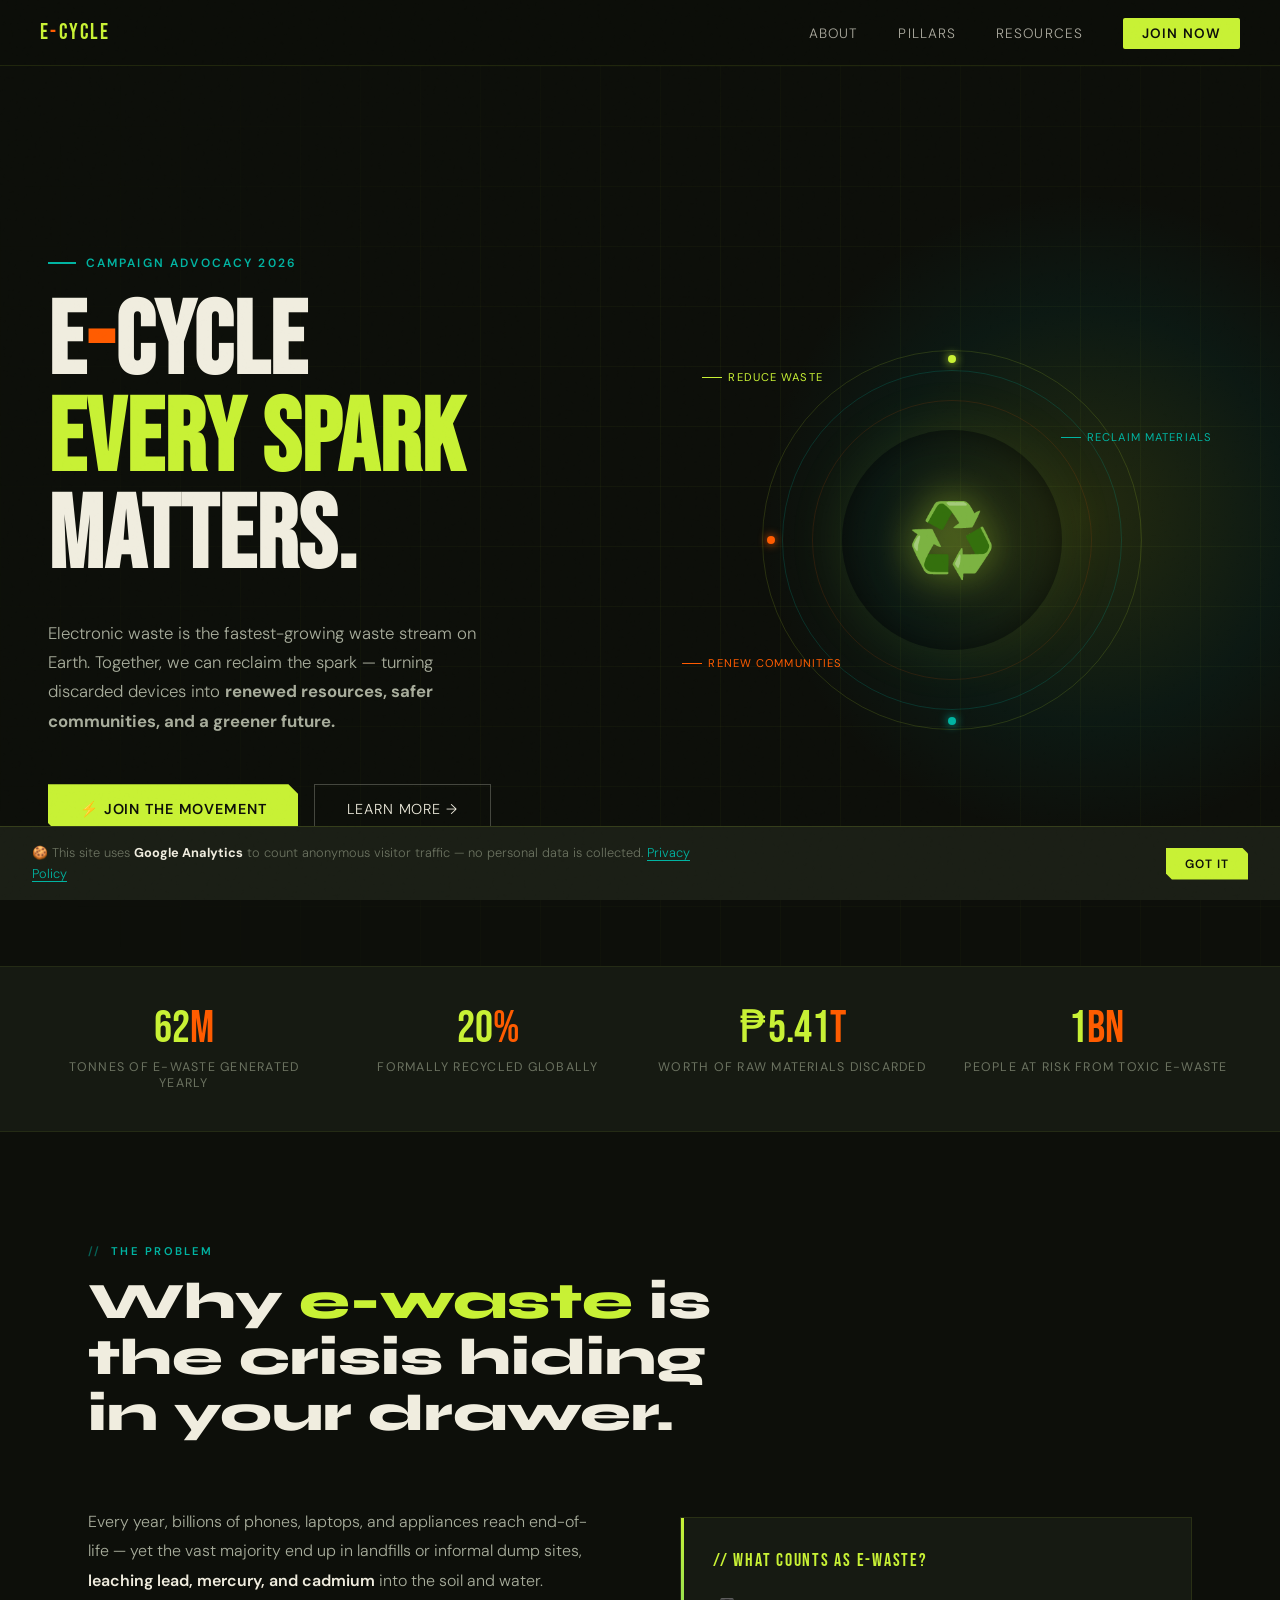
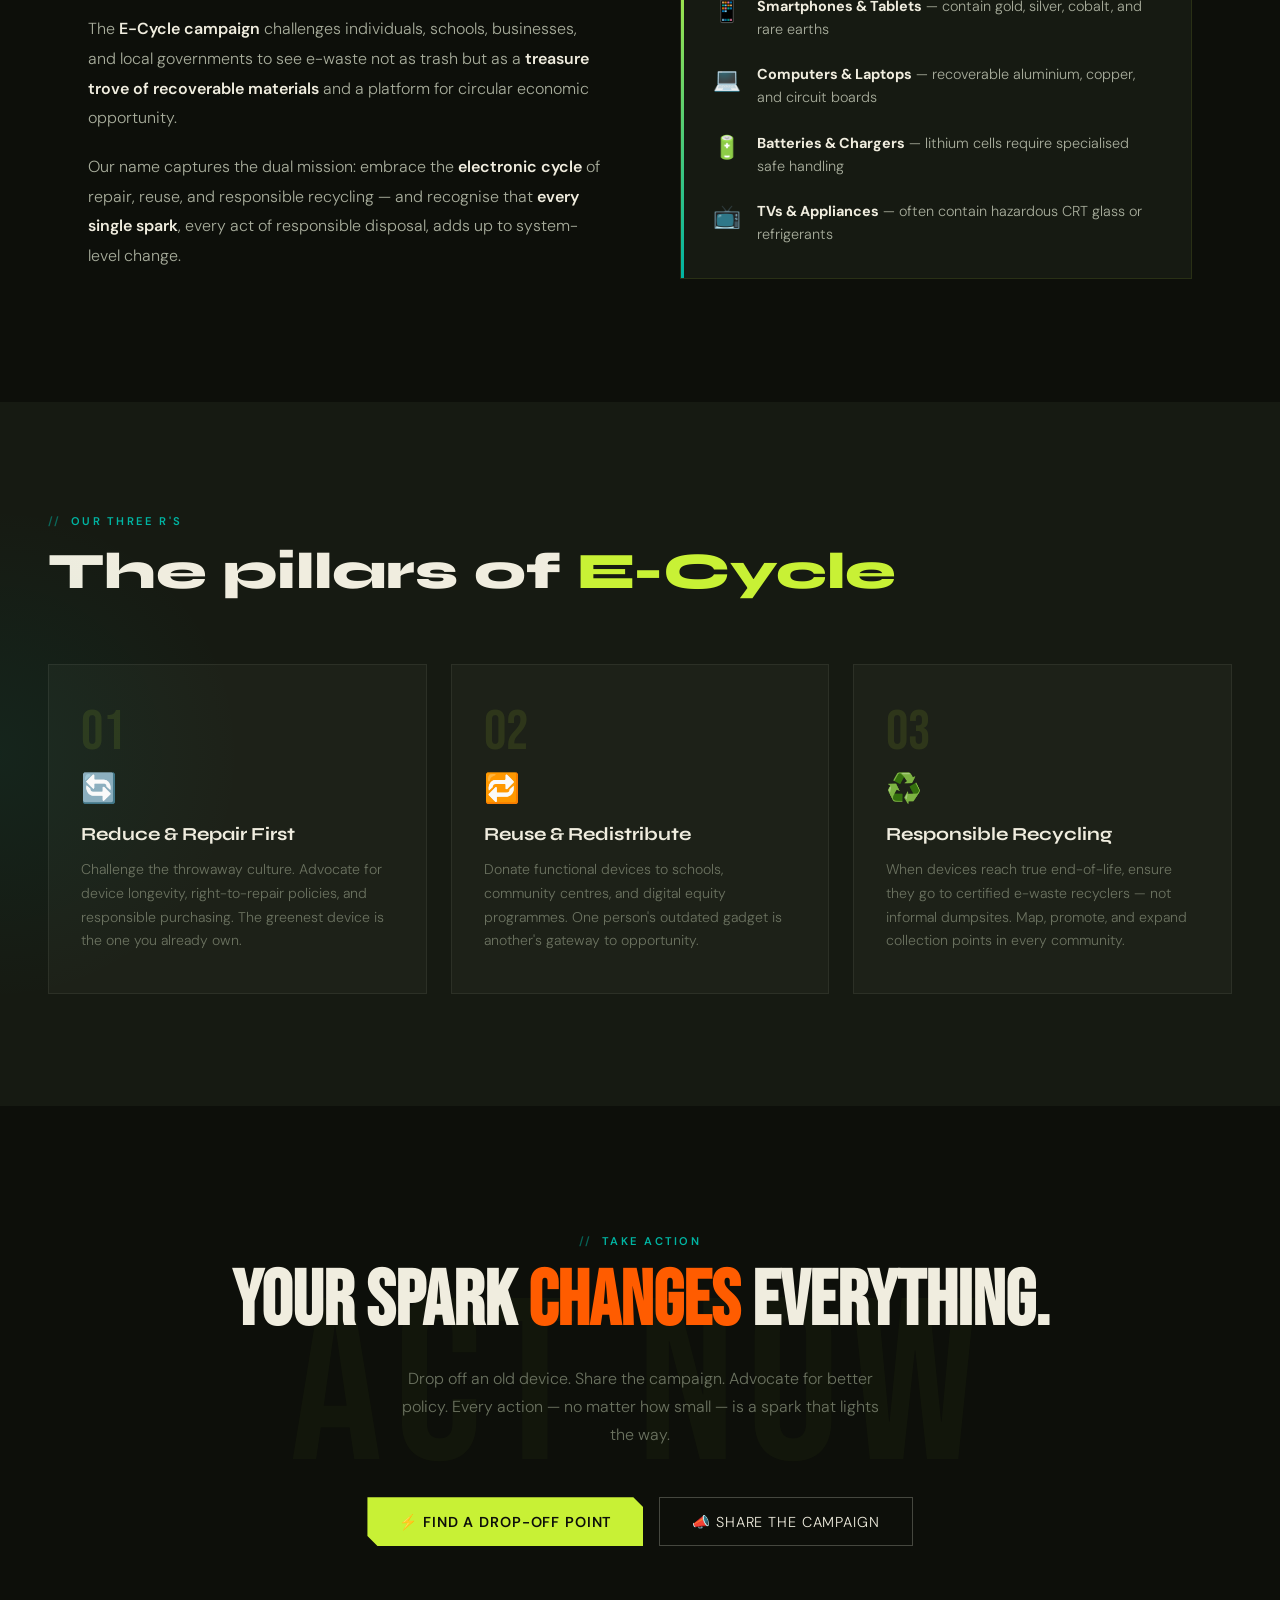
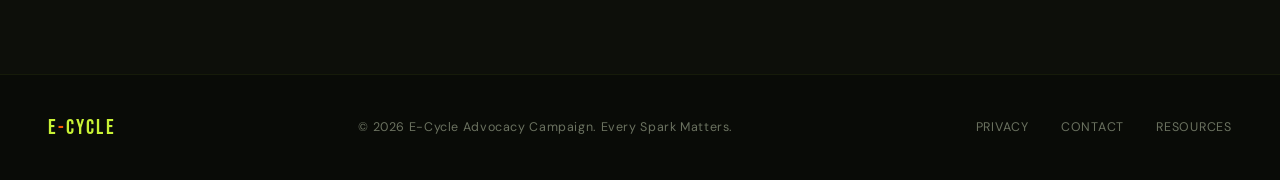
==== index.html @ 0397ef09 "Rename index (3).html to index.html" ====
<!DOCTYPE html>
<html lang="en">
<head>
  <meta charset="UTF-8" />
  <meta name="viewport" content="width=device-width, initial-scale=1.0"/>
  <title>E-Cycle: Every Spark Matters</title>
  <link href="https://fonts.googleapis.com/css2?family=Bebas+Neue&family=DM+Sans:ital,wght@0,300;0,400;0,600;1,300&family=Syne:wght@700;800&display=swap" rel="stylesheet"/>
  <link rel="stylesheet" href="styles.css"/>
  <meta name="ga-id" content="G-CMH2TP2EKD"/>
  <script src="consent.js" defer></script>
</head>
<body>

<!-- NAV -->
  <nav>
    <div class="nav-logo">E<span>-</span>Cycle</div>
    <ul class="nav-links">
      <li><a href="#about">About</a></li>
      <li><a href="#pillars">Pillars</a></li>
      <li><a href="resources.html">Resources</a></li>
      <li><a href="#join" class="nav-cta">Join Now</a></li>
    </ul>
  </nav>

  <!-- HERO -->
  <section class="hero">
    <div class="hero-glow"></div>
    <div class="hero-left">
      <div class="hero-eyebrow">Campaign Advocacy 2026</div>
      <h1 class="hero-title">
        E<span class="accent-o">-</span>Cycle
        <span class="accent">Every Spark</span>
        Matters.
      </h1>
      <p class="hero-sub">
        Electronic waste is the fastest-growing waste stream on Earth. 
        Together, we can reclaim the spark — turning discarded devices into 
        <strong>renewed resources, safer communities, and a greener future.</strong>
      </p>
      <div class="hero-actions">
        <a href="#join" class="btn-primary">⚡ Join the Movement</a>
        <a href="#about" class="btn-secondary">Learn More →</a>
      </div>
    </div>

    <div class="hero-right">
      <div class="ecycle-orb">
        <div class="orb-ring"></div>
        <div class="orb-ring"></div>
        <div class="orb-ring"></div>
        <div class="orb-core">
          <div class="orb-icon">♻️</div>
        </div>
        <div class="orb-dot"></div>
        <div class="orb-dot"></div>
        <div class="orb-dot"></div>
        <div class="float-label tl">Reduce Waste</div>
        <div class="float-label tr">Reclaim Materials</div>
        <div class="float-label bl">Renew Communities</div>
      </div>
    </div>
  </section>

  <!-- STATS BAR -->
  <div class="stats-bar">
    <div class="stat-item">
      <div class="stat-num">62<span>M</span></div>
      <div class="stat-label">Tonnes of e-waste generated yearly</div>
    </div>
    <div class="stat-item">
      <div class="stat-num">20<span>%</span></div>
      <div class="stat-label">Formally recycled globally</div>
    </div>
    <div class="stat-item">
      <div class="stat-num">₱5.41<span>T</span></div>
      <div class="stat-label">Worth of raw materials discarded</div>
    </div>
    <div class="stat-item">
      <div class="stat-num">1<span>Bn</span></div>
      <div class="stat-label">People at risk from toxic e-waste</div>
    </div>
  </div>

  <!-- ABOUT -->
  <section class="section" id="about">
    <div class="section-tag">The Problem</div>
    <h2 class="section-title">Why <em>e-waste</em> is the crisis hiding in your drawer.</h2>
    <div class="about-grid">
      <div class="about-text reveal">
        <p>
          Every year, billions of phones, laptops, and appliances reach end-of-life — 
          yet the vast majority end up in landfills or informal dump sites, 
          <strong>leaching lead, mercury, and cadmium</strong> into the soil and water.
        </p>
        <p>
          The <strong>E-Cycle campaign</strong> challenges individuals, schools, businesses, 
          and local governments to see e-waste not as trash but as a <strong>treasure trove of recoverable materials</strong> 
          and a platform for circular economic opportunity.
        </p>
        <p>
          Our name captures the dual mission: embrace the <strong>electronic cycle</strong> of repair, 
          reuse, and responsible recycling — and recognise that <strong>every single spark</strong>, 
          every act of responsible disposal, adds up to system-level change.
        </p>
      </div>
      <div class="about-visual reveal">
        <div class="ewaste-card">
          <div class="ewaste-card-title">// What counts as E-Waste?</div>
          <div class="ewaste-item">
            <div class="ewaste-icon">📱</div>
            <div class="ewaste-item-text"><strong>Smartphones & Tablets</strong> — contain gold, silver, cobalt, and rare earths</div>
          </div>
          <div class="ewaste-item">
            <div class="ewaste-icon">💻</div>
            <div class="ewaste-item-text"><strong>Computers & Laptops</strong> — recoverable aluminium, copper, and circuit boards</div>
          </div>
          <div class="ewaste-item">
            <div class="ewaste-icon">🔋</div>
            <div class="ewaste-item-text"><strong>Batteries & Chargers</strong> — lithium cells require specialised safe handling</div>
          </div>
          <div class="ewaste-item">
            <div class="ewaste-icon">📺</div>
            <div class="ewaste-item-text"><strong>TVs & Appliances</strong> — often contain hazardous CRT glass or refrigerants</div>
          </div>
        </div>
      </div>
    </div>
  </section>

  <!-- PILLARS -->
  <div class="pillars-section" id="pillars">
    <div class="pillars-inner">
      <div class="section-tag">Our Three R's</div>
      <h2 class="section-title" style="max-width:100%">The pillars of <em>E-Cycle</em></h2>
      <div class="pillars-grid">
        <div class="pillar reveal">
          <div class="pillar-num">01</div>
          <div class="pillar-icon">🔄</div>
          <div class="pillar-title">Reduce & Repair First</div>
          <div class="pillar-desc">
            Challenge the throwaway culture. Advocate for device longevity, right-to-repair policies, and responsible purchasing. The greenest device is the one you already own.
          </div>
        </div>
        <div class="pillar reveal">
          <div class="pillar-num">02</div>
          <div class="pillar-icon">🔁</div>
          <div class="pillar-title">Reuse & Redistribute</div>
          <div class="pillar-desc">
            Donate functional devices to schools, community centres, and digital equity programmes. One person's outdated gadget is another's gateway to opportunity.
          </div>
        </div>
        <div class="pillar reveal">
          <div class="pillar-num">03</div>
          <div class="pillar-icon">♻️</div>
          <div class="pillar-title">Responsible Recycling</div>
          <div class="pillar-desc">
            When devices reach true end-of-life, ensure they go to certified e-waste recyclers — not informal dumpsites. Map, promote, and expand collection points in every community.
          </div>
        </div>
      </div>
    </div>
  </div>

  <!-- CTA -->
  <section class="cta-section" id="join">
    <div class="cta-inner">
      <div class="section-tag" style="justify-content:center">Take Action</div>
      <h2 class="cta-title">Your Spark <span>Changes</span> Everything.</h2>
      <p class="cta-sub">
        Drop off an old device. Share the campaign. Advocate for better policy. 
        Every action — no matter how small — is a spark that lights the way.
      </p>
      <div class="cta-actions">
        <a href="dropoff.html" class="btn-primary">⚡ Find a Drop-Off Point</a>
        <a href="#" class="btn-secondary" id="shareBtn">📣 Share the Campaign</a>
      </div>
    </div>
  </section>

  <!-- FOOTER -->
  <footer>
    <div class="footer-logo">E<span>-</span>Cycle</div>
    <div class="footer-copy">© 2026 E-Cycle Advocacy Campaign. Every Spark Matters.</div>
    <div class="footer-links">
      <a href="privacy.html">Privacy</a>
      <a href="contact.html">Contact</a>
      <a href="resources.html">Resources</a>
    </div>
  </footer>

  <script>

    // Scroll reveal
    const revealEls = document.querySelectorAll('.reveal');
    const io = new IntersectionObserver(entries => {
      entries.forEach((e, i) => {
        if (e.isIntersecting) {
          setTimeout(() => e.target.classList.add('visible'), i * 100);
        }
      });
    }, { threshold: .15 });
    revealEls.forEach(el => io.observe(el));

    // Smooth anchor scroll
    document.querySelectorAll('a[href^="#"]').forEach(a => {
      a.addEventListener('click', e => {
        const t = document.querySelector(a.getAttribute('href'));
        if (t) { e.preventDefault(); t.scrollIntoView({ behavior: 'smooth' }); }
      });
    });
  </script>

  <!-- Cookie Notice -->
  <div id="cookieNotice" style="
    position: fixed; bottom: 0; left: 0; right: 0;
    background: #1B1F16;
    border-top: 1px solid rgba(200,241,53,.15);
    padding: 1rem 2rem;
    display: flex; align-items: center; justify-content: space-between;
    flex-wrap: wrap; gap: .8rem;
    z-index: 800;
    transform: translateY(100%);
    transition: transform .4s ease;
  ">
    <p style="margin:0; font-size:.8rem; color:#6B7260; font-weight:300; max-width:680px; line-height:1.6;">
      🍪 This site uses <strong style="color:#F0EDDF;">Google Analytics</strong> to count anonymous visitor traffic — no personal data is collected.
      <a href="privacy.html" style="color:#00B4A2; text-underline-offset:3px;">Privacy Policy</a>
    </p>
    <button onclick="dismissCookie()" style="
      background: #C8F135; color: #0D0F0A;
      border: none; cursor: pointer;
      font-family: 'DM Sans', sans-serif;
      font-size: .75rem; font-weight: 600;
      letter-spacing: .08em; text-transform: uppercase;
      padding: .5rem 1.2rem;
      white-space: nowrap;
      clip-path: polygon(0 0, calc(100% - 6px) 0, 100% 6px, 100% 100%, 6px 100%, 0 calc(100% - 6px));
      transition: background .2s;
    " onmouseover="this.style.background='#FF5C00';this.style.color='#F0EDDF'" onmouseout="this.style.background='#C8F135';this.style.color='#0D0F0A'">
      Got it
    </button>
  </div>

  <script>
    (function() {
      if (!localStorage.getItem('ecycle_cookie_ok')) {
        setTimeout(() => {
          document.getElementById('cookieNotice').style.transform = 'translateY(0)';
        }, 1200);
      }
    })();
    function dismissCookie() {
      document.getElementById('cookieNotice').style.transform = 'translateY(100%)';
      localStorage.setItem('ecycle_cookie_ok', '1');
    }
  // Share campaign button
  document.getElementById('shareBtn').addEventListener('click', async (e) => {
    e.preventDefault();

    const url = window.location.href;

    try {
      await navigator.clipboard.writeText(url);

      const btn = document.getElementById('shareBtn');
      const originalText = btn.innerHTML;

      btn.innerHTML = '✅ Link Copied!';
      
      setTimeout(() => {
        btn.innerHTML = originalText;
      }, 2000);

    } catch (err) {
      alert('Failed to copy link.');
    }
  });
  </script>
</body>
</html>
---- styles.css ----
/* Main CSS */
:root {
      --lime:   #C8F135;
      --orange: #FF5C00;
      --teal:   #00B4A2;
      --dark:   #0D0F0A;
      --mid:    #161A12;
      --smoke:  #F0EDDF;
      --muted:  #6B7260;
    }

    *, *::before, *::after { box-sizing: border-box; margin: 0; padding: 0; }

    html { scroll-behavior: smooth; }

    body {
      background: var(--dark);
      color: var(--smoke);
      font-family: 'DM Sans', sans-serif;
      overflow-x: hidden;
    }



    /* ── Grain overlay ── */
    body::after {
      content: '';
      position: fixed; inset: 0;
      background-image: url("data:image/svg+xml,%3Csvg viewBox='0 0 256 256' xmlns='http://www.w3.org/2000/svg'%3E%3Cfilter id='noise'%3E%3CfeTurbulence type='fractalNoise' baseFrequency='.9' numOctaves='4' stitchTiles='stitch'/%3E%3C/filter%3E%3Crect width='100%25' height='100%25' filter='url(%23noise)' opacity='.04'/%3E%3C/svg%3E");
      pointer-events: none; z-index: 1000;
      opacity: .25;
    }

    /* ── NAV ── */
    nav {
      position: fixed; top: 0; left: 0; right: 0;
      display: flex; align-items: center; justify-content: space-between;
      padding: 1.4rem 3rem;
      z-index: 500;
      background: linear-gradient(to bottom, rgba(13,15,10,.95) 0%, transparent 100%);
    }
    .nav-logo {
      font-family: 'Bebas Neue', sans-serif;
      font-size: 1.5rem;
      letter-spacing: .1em;
      color: var(--lime);
    }
    .nav-logo span { color: var(--orange); }
    .nav-links { display: flex; gap: 2.5rem; list-style: none; }
    .nav-links a {
      color: var(--smoke);
      text-decoration: none;
      font-size: .85rem;
      font-weight: 300;
      letter-spacing: .08em;
      text-transform: uppercase;
      opacity: .7;
      transition: opacity .2s, color .2s;
    }
    .nav-links a:hover { opacity: 1; color: var(--lime); }
    .nav-cta {
      background: var(--lime);
      color: var(--dark) !important;
      font-weight: 600 !important;
      opacity: 1 !important;
      padding: .45rem 1.2rem;
      border-radius: 2px;
      transition: background .2s !important;
    }
    .nav-cta:hover { background: var(--orange) !important; color: var(--smoke) !important; }

    /* ── HERO ── */
    .hero {
      min-height: 100vh;
      display: grid;
      grid-template-columns: 1fr 1fr;
      align-items: center;
      padding: 8rem 3rem 5rem;
      position: relative;
      overflow: hidden;
      gap: 4rem;
    }

    /* circuit-board background pattern */
    .hero::before {
      content: '';
      position: absolute; inset: 0;
      background-image:
        linear-gradient(rgba(200,241,53,.04) 1px, transparent 1px),
        linear-gradient(90deg, rgba(200,241,53,.04) 1px, transparent 1px);
      background-size: 60px 60px;
      mask-image: radial-gradient(ellipse 80% 80% at 70% 50%, black 30%, transparent 100%);
    }

    .hero-glow {
      position: absolute;
      right: -10%;
      top: 50%;
      transform: translateY(-50%);
      width: 650px; height: 650px;
      background: radial-gradient(circle, rgba(200,241,53,.12) 0%, rgba(0,180,162,.06) 45%, transparent 70%);
      pointer-events: none;
    }

    .hero-left { position: relative; z-index: 2; }

    .hero-eyebrow {
      display: inline-flex; align-items: center; gap: .6rem;
      font-size: .75rem;
      letter-spacing: .18em;
      text-transform: uppercase;
      color: var(--teal);
      font-weight: 600;
      margin-bottom: 1.5rem;
      animation: fadeUp .8s ease both;
    }
    .hero-eyebrow::before {
      content: '';
      display: block;
      width: 28px; height: 2px;
      background: var(--teal);
    }

    .hero-title {
      font-family: 'Bebas Neue', sans-serif;
      font-size: clamp(4.5rem, 8vw, 8rem);
      line-height: .95;
      letter-spacing: .01em;
      animation: fadeUp .8s .15s ease both;
    }
    .hero-title .accent { color: var(--lime); display: block; }
    .hero-title .accent-o { color: var(--orange); }

    .hero-sub {
      margin-top: 2rem;
      font-size: 1.05rem;
      line-height: 1.75;
      color: #a8ad9c;
      max-width: 430px;
      font-weight: 300;
      animation: fadeUp .8s .3s ease both;
    }

    .hero-actions {
      margin-top: 3rem;
      display: flex; gap: 1rem; flex-wrap: wrap;
      animation: fadeUp .8s .45s ease both;
    }

    .btn-primary {
      background: var(--lime);
      color: var(--dark);
      font-family: 'DM Sans', sans-serif;
      font-weight: 600;
      font-size: .9rem;
      letter-spacing: .06em;
      text-transform: uppercase;
      padding: .9rem 2rem;
      border: none;
      cursor: pointer;
      text-decoration: none;
      display: inline-flex; align-items: center; gap: .5rem;
      transition: background .25s, transform .2s;
      clip-path: polygon(0 0, calc(100% - 10px) 0, 100% 10px, 100% 100%, 10px 100%, 0 calc(100% - 10px));
    }
    .btn-primary:hover { background: var(--orange); color: var(--smoke); transform: translateY(-2px); cursor: pointer;}

    .btn-secondary {
      background: transparent;
      color: var(--smoke);
      font-family: 'DM Sans', sans-serif;
      font-weight: 300;
      font-size: .9rem;
      letter-spacing: .06em;
      text-transform: uppercase;
      padding: .9rem 2rem;
      border: 1px solid rgba(240,237,223,.25);
      cursor: pointer;
      text-decoration: none;
      display: inline-flex; align-items: center; gap: .5rem;
      transition: border-color .25s, color .25s;
    }
    .btn-secondary:hover { border-color: var(--teal); color: var(--teal); cursor: pointer;}

    /* ── Hero right: big graphic ── */
    .hero-right {
      position: relative; z-index: 2;
      display: flex; justify-content: center; align-items: center;
      animation: fadeIn 1.2s .4s ease both;
    }

    .ecycle-orb {
      position: relative;
      width: 380px; height: 380px;
    }
    .orb-ring {
      position: absolute; inset: 0;
      border-radius: 50%;
      border: 1px solid rgba(200,241,53,.15);
      animation: spinSlow 20s linear infinite;
    }
    .orb-ring:nth-child(2) {
      inset: 20px;
      border-color: rgba(0,180,162,.2);
      animation-duration: 14s;
      animation-direction: reverse;
    }
    .orb-ring:nth-child(3) {
      inset: 50px;
      border-color: rgba(255,92,0,.12);
      animation-duration: 25s;
    }
    .orb-core {
      position: absolute;
      inset: 80px;
      border-radius: 50%;
      background: radial-gradient(135deg at 30% 30%, rgba(200,241,53,.25), rgba(0,180,162,.1) 50%, rgba(13,15,10,.9));
      box-shadow: 0 0 60px rgba(200,241,53,.1), inset 0 0 30px rgba(0,0,0,.5);
      display: flex; align-items: center; justify-content: center;
    }
    .orb-icon {
      font-size: 4.5rem;
      filter: drop-shadow(0 0 20px rgba(200,241,53,.6));
      animation: pulse 3s ease-in-out infinite;
    }

    /* dot markers on ring */
    .orb-dot {
      position: absolute;
      width: 8px; height: 8px;
      background: var(--lime);
      border-radius: 50%;
      box-shadow: 0 0 10px var(--lime);
    }
    .orb-dot:nth-child(5) { top: 5px; left: 50%; transform: translateX(-50%); }
    .orb-dot:nth-child(6) { bottom: 5px; left: 50%; transform: translateX(-50%); background: var(--teal); box-shadow: 0 0 10px var(--teal); }
    .orb-dot:nth-child(7) { left: 5px; top: 50%; transform: translateY(-50%); background: var(--orange); box-shadow: 0 0 10px var(--orange); }

    /* floating labels */
    .float-label {
      position: absolute;
      font-family: 'DM Sans', sans-serif;
      font-size: .7rem;
      letter-spacing: .1em;
      text-transform: uppercase;
      color: var(--muted);
      display: flex; align-items: center; gap: .4rem;
      white-space: nowrap;
    }
    .float-label::before {
      content: '';
      width: 20px; height: 1px;
      background: currentColor;
    }
    .float-label.tl { top: 20px; left: -60px; color: var(--lime); }
    .float-label.tr { top: 80px; right: -70px; color: var(--teal); }
    .float-label.bl { bottom: 60px; left: -80px; color: var(--orange); }

    /* ── STATS BAR ── */
    .stats-bar {
      background: var(--mid);
      border-top: 1px solid rgba(200,241,53,.08);
      border-bottom: 1px solid rgba(200,241,53,.08);
      padding: 2.5rem 3rem;
      display: grid;
      grid-template-columns: repeat(4, 1fr);
      gap: 2rem;
      position: relative; z-index: 2;
    }
    .stat-item {
      text-align: center;
      animation: fadeUp .8s ease both;
    }
    .stat-item:nth-child(2) { animation-delay: .1s; }
    .stat-item:nth-child(3) { animation-delay: .2s; }
    .stat-item:nth-child(4) { animation-delay: .3s; }
    .stat-num {
      font-family: 'Bebas Neue', sans-serif;
      font-size: 2.8rem;
      color: var(--lime);
      line-height: 1;
    }
    .stat-num span { color: var(--orange); }
    .stat-label {
      font-size: .78rem;
      letter-spacing: .1em;
      text-transform: uppercase;
      color: var(--muted);
      margin-top: .4rem;
    }

    /* ── ABOUT SECTION ── */
    .section {
      padding: 7rem 3rem;
      max-width: 1200px;
      margin: 0 auto;
    }

    .section-tag {
      font-size: .7rem;
      letter-spacing: .2em;
      text-transform: uppercase;
      color: var(--teal);
      font-weight: 600;
      display: flex; align-items: center; gap: .6rem;
      margin-bottom: 1rem;
    }
    .section-tag::before {
      content: '//';
      opacity: .5;
    }

    .section-title {
      font-family: 'Syne', sans-serif;
      font-size: clamp(2.2rem, 4vw, 3.4rem);
      font-weight: 800;
      line-height: 1.1;
      max-width: 640px;
    }
    .section-title em {
      font-style: normal;
      color: var(--lime);
    }

    .about-grid {
      display: grid;
      grid-template-columns: 1fr 1fr;
      gap: 5rem;
      margin-top: 4rem;
      align-items: center;
    }

    .about-text p {
      font-size: 1rem;
      line-height: 1.85;
      color: #a8ad9c;
      font-weight: 300;
      margin-bottom: 1.2rem;
    }
    .about-text p strong { color: var(--smoke); font-weight: 600; }

    .about-visual {
      position: relative;
    }
    .ewaste-card {
      background: var(--mid);
      border: 1px solid rgba(200,241,53,.1);
      padding: 2rem;
      position: relative;
      overflow: hidden;
    }
    .ewaste-card::before {
      content: '';
      position: absolute;
      top: 0; left: 0;
      width: 3px; height: 100%;
      background: linear-gradient(to bottom, var(--lime), var(--teal));
    }
    .ewaste-card-title {
      font-family: 'Bebas Neue', sans-serif;
      font-size: 1.1rem;
      letter-spacing: .1em;
      color: var(--lime);
      margin-bottom: 1.5rem;
    }
    .ewaste-item {
      display: flex; align-items: flex-start;
      gap: 1rem;
      margin-bottom: 1.4rem;
    }
    .ewaste-item:last-child { margin-bottom: 0; }
    .ewaste-icon {
      font-size: 1.4rem;
      flex-shrink: 0;
      margin-top: .1rem;
    }
    .ewaste-item-text { font-size: .9rem; color: #a8ad9c; line-height: 1.6; font-weight: 300; }
    .ewaste-item-text strong { color: var(--smoke); }

    /* ── PILLARS ── */
    .pillars-section {
      padding: 7rem 3rem;
      background: var(--mid);
      position: relative;
      overflow: hidden;
    }
    .pillars-section::before {
      content: '';
      position: absolute;
      left: -20%;
      top: 50%;
      transform: translateY(-50%);
      width: 500px; height: 500px;
      background: radial-gradient(circle, rgba(0,180,162,.07) 0%, transparent 70%);
      pointer-events: none;
    }
    .pillars-inner {
      max-width: 1200px;
      margin: 0 auto;
    }
    .pillars-grid {
      display: grid;
      grid-template-columns: repeat(3, 1fr);
      gap: 1.5rem;
      margin-top: 4rem;
    }
    .pillar {
      background: rgba(240,237,223,.03);
      border: 1px solid rgba(240,237,223,.07);
      padding: 2.5rem 2rem;
      position: relative;
      overflow: hidden;
      transition: border-color .3s, transform .3s;
    }
    .pillar:hover { border-color: rgba(200,241,53,.25); transform: translateY(-4px); }
    .pillar::after {
      content: '';
      position: absolute;
      bottom: 0; left: 0; right: 0;
      height: 2px;
      background: linear-gradient(to right, var(--lime), transparent);
      transform: scaleX(0);
      transform-origin: left;
      transition: transform .4s ease;
    }
    .pillar:hover::after { transform: scaleX(1); }
    .pillar-num {
      font-family: 'Bebas Neue', sans-serif;
      font-size: 3.5rem;
      color: rgba(200,241,53,.1);
      line-height: 1;
      margin-bottom: .5rem;
      transition: color .3s;
    }
    .pillar:hover .pillar-num { color: rgba(200,241,53,.25); }
    .pillar-icon { font-size: 1.8rem; margin-bottom: 1rem; }
    .pillar-title {
      font-family: 'Syne', sans-serif;
      font-size: 1.15rem;
      font-weight: 700;
      margin-bottom: .8rem;
      color: var(--smoke);
    }
    .pillar-desc { font-size: .88rem; color: var(--muted); line-height: 1.7; font-weight: 300; }

    /* ── CALL TO ACTION ── */
    .cta-section {
      padding: 8rem 3rem;
      text-align: center;
      position: relative;
      overflow: hidden;
    }
    .cta-section::before {
      content: 'ACT NOW';
      position: absolute;
      font-family: 'Bebas Neue', sans-serif;
      font-size: clamp(8rem, 18vw, 16rem);
      color: rgba(200,241,53,.03);
      top: 50%; left: 50%;
      transform: translate(-50%, -50%);
      white-space: nowrap;
      pointer-events: none;
      letter-spacing: .05em;
    }
    .cta-inner { position: relative; z-index: 2; }
    .cta-title {
      font-family: 'Bebas Neue', sans-serif;
      font-size: clamp(3rem, 6vw, 5.5rem);
      line-height: 1;
      margin-bottom: 1.5rem;
    }
    .cta-title span { color: var(--orange); }
    .cta-sub {
      font-size: 1rem;
      color: var(--muted);
      font-weight: 300;
      max-width: 500px;
      margin: 0 auto 3rem;
      line-height: 1.75;
    }
    .cta-actions { display: flex; gap: 1rem; justify-content: center; flex-wrap: wrap; }

    /* ── FOOTER ── */
    footer {
      background: #090B07;
      border-top: 1px solid rgba(200,241,53,.07);
      padding: 2.5rem 3rem;
      display: flex;
      justify-content: space-between;
      align-items: center;
      flex-wrap: wrap;
      gap: 1rem;
    }
    .footer-logo {
      font-family: 'Bebas Neue', sans-serif;
      font-size: 1.3rem;
      letter-spacing: .1em;
      color: var(--lime);
    }
    .footer-logo span { color: var(--orange); }
    .footer-copy {
      font-size: .78rem;
      color: var(--muted);
      letter-spacing: .05em;
    }
    .footer-links { display: flex; gap: 2rem; }
    .footer-links a {
      color: var(--muted);
      text-decoration: none;
      font-size: .78rem;
      letter-spacing: .06em;
      text-transform: uppercase;
      transition: color .2s;
    }
    .footer-links a:hover { color: var(--lime); }

    /* ── ANIMATIONS ── */
    @keyframes fadeUp {
      from { opacity: 0; transform: translateY(30px); }
      to   { opacity: 1; transform: translateY(0); }
    }
    @keyframes fadeIn {
      from { opacity: 0; }
      to   { opacity: 1; }
    }
    @keyframes spinSlow {
      to { transform: rotate(360deg); }
    }
    @keyframes pulse {
      0%, 100% { transform: scale(1); filter: drop-shadow(0 0 20px rgba(200,241,53,.6)); }
      50%       { transform: scale(1.07); filter: drop-shadow(0 0 35px rgba(200,241,53,.9)); }
    }

    /* ── Scroll-reveal ── */
    .reveal {
      opacity: 0;
      transform: translateY(40px);
      transition: opacity .8s ease, transform .8s ease;
    }
    .reveal.visible {
      opacity: 1;
      transform: translateY(0);
    }

    /* ── Responsive ── */
    @media (max-width: 900px) {
      .hero { grid-template-columns: 1fr; text-align: center; }
      .hero-sub { max-width: 100%; }
      .hero-actions { justify-content: center; }
      .hero-right { display: none; }
      .stats-bar { grid-template-columns: repeat(2, 1fr); }
      .about-grid { grid-template-columns: 1fr; gap: 3rem; }
      .pillars-grid { grid-template-columns: 1fr; }
      nav { padding: 1.2rem 1.5rem; }
      .nav-links { display: none; }
      .section { padding: 5rem 1.5rem; }
      .pillars-section { padding: 5rem 1.5rem; }
      .hero { padding: 7rem 1.5rem 4rem; }
    }

    
/* Dropoff CSS*/
:root {
      --lime:   #C8F135;
      --orange: #FF5C00;
      --teal:   #00B4A2;
      --dark:   #0D0F0A;
      --mid:    #161A12;
      --panel:  #1B1F16;
      --smoke:  #F0EDDF;
      --muted:  #6B7260;
      --border: rgba(200,241,53,.1);
    }

    *, *::before, *::after { box-sizing: border-box; margin: 0; padding: 0; }
    html { scroll-behavior: smooth; }

    body {
      background: var(--dark);
      color: var(--smoke);
      font-family: 'DM Sans', sans-serif;
      min-height: 100vh;
      overflow-x: hidden;
    }

    /* ── grain ── */
    body::after {
      content: '';
      position: fixed; inset: 0;
      background-image: url("data:image/svg+xml,%3Csvg viewBox='0 0 256 256' xmlns='http://www.w3.org/2000/svg'%3E%3Cfilter id='n'%3E%3CfeTurbulence type='fractalNoise' baseFrequency='.9' numOctaves='4' stitchTiles='stitch'/%3E%3C/filter%3E%3Crect width='100%25' height='100%25' filter='url(%23n)' opacity='.04'/%3E%3C/svg%3E");
      pointer-events: none; z-index: 1000; opacity: .2;
    }

    /* ── NAV ── */
    nav {
      display: flex; align-items: center; justify-content: space-between;
      padding: 1.2rem 2.5rem;
      background: rgba(13,15,10,.95);
      border-bottom: 1px solid var(--border);
      position: sticky; top: 0; z-index: 500;
      backdrop-filter: blur(10px);
    }
    .nav-logo {
      font-family: 'Bebas Neue', sans-serif;
      font-size: 1.4rem; letter-spacing: .1em;
      color: var(--lime); text-decoration: none;
    }
    .nav-logo span { color: var(--orange); }
    .nav-back {
      display: flex; align-items: center; gap: .5rem;
      color: var(--muted); text-decoration: none;
      font-size: .8rem; letter-spacing: .1em;
      text-transform: uppercase;
      transition: color .2s;
    }
    .nav-back:hover { color: var(--lime); }
    .nav-back::before { content: '←'; }

    /* ── HERO STRIP ── */
    .hero-strip {
      background: var(--mid);
      border-bottom: 1px solid var(--border);
      padding: 3rem 2.5rem 2.5rem;
      position: relative; overflow: hidden;
    }
    .hero-strip::before {
      content: '';
      position: absolute; inset: 0;
      background-image:
        linear-gradient(rgba(200,241,53,.03) 1px, transparent 1px),
        linear-gradient(90deg, rgba(200,241,53,.03) 1px, transparent 1px);
      background-size: 40px 40px;
    }
    .hero-strip-inner { position: relative; z-index: 1; max-width: 1200px; margin: 0 auto; }
    .page-eyebrow {
      font-size: .7rem; letter-spacing: .2em; text-transform: uppercase;
      color: var(--teal); font-weight: 600;
      display: flex; align-items: center; gap: .5rem;
      margin-bottom: .8rem;
    }
    .page-eyebrow::before { content: '//'; opacity: .4; }
    .page-title {
      font-family: 'Bebas Neue', sans-serif;
      font-size: clamp(2.5rem, 5vw, 4rem);
      line-height: 1; letter-spacing: .02em;
    }
    .page-title span { color: var(--lime); }
    .page-sub {
      margin-top: .8rem;
      font-size: .95rem; color: var(--muted);
      font-weight: 300; max-width: 560px; line-height: 1.7;
    }
    .page-sub strong { color: var(--smoke); }

    /* ── INFO CHIPS ── */
    .chips {
      display: flex; flex-wrap: wrap; gap: .6rem;
      margin-top: 1.5rem;
    }
    .chip {
      display: inline-flex; align-items: center; gap: .4rem;
      background: rgba(200,241,53,.07);
      border: 1px solid var(--border);
      padding: .35rem .9rem;
      font-size: .75rem; letter-spacing: .08em;
      text-transform: uppercase; color: var(--lime);
      border-radius: 2px;
    }
    .chip.orange { background: rgba(255,92,0,.07); border-color: rgba(255,92,0,.2); color: var(--orange); }
    .chip.teal   { background: rgba(0,180,162,.07); border-color: rgba(0,180,162,.2); color: var(--teal); }

    /* ── MAIN LAYOUT ── */
    .main {
      display: grid;
      grid-template-columns: 380px 1fr;
      min-height: calc(100vh - 140px);
      max-width: 1400px;
      margin: 0 auto;
    }

    /* ── SIDEBAR ── */
    .sidebar {
      border-right: 1px solid var(--border);
      overflow-y: auto;
      max-height: calc(100vh - 140px);
      position: sticky;
      top: 61px;
    }
    .sidebar-header {
      padding: 1.2rem 1.5rem;
      border-bottom: 1px solid var(--border);
      background: var(--panel);
      position: sticky; top: 0; z-index: 10;
    }
    .sidebar-title {
      font-family: 'Syne', sans-serif;
      font-size: .85rem; font-weight: 700;
      letter-spacing: .08em; text-transform: uppercase;
      color: var(--smoke);
    }
    .sidebar-count {
      font-size: .75rem; color: var(--muted); margin-top: .2rem;
    }
    .sidebar-count span { color: var(--lime); font-weight: 600; }

    /* location card */
    .loc-card {
      padding: 1.2rem 1.5rem;
      border-bottom: 1px solid var(--border);
      cursor: pointer;
      transition: background .2s;
      position: relative;
    }
    .loc-card:hover { background: rgba(200,241,53,.04); }
    .loc-card.active {
      background: rgba(200,241,53,.06);
      border-left: 3px solid var(--lime);
    }
    .loc-card.active .loc-num { color: var(--lime); }
    .loc-top { display: flex; align-items: flex-start; gap: .8rem; }
    .loc-num {
      font-family: 'Bebas Neue', sans-serif;
      font-size: 1.6rem; line-height: 1;
      color: var(--muted);
      min-width: 2rem;
      transition: color .2s;
    }
    .loc-info { flex: 1; }
    .loc-name {
      font-family: 'Syne', sans-serif;
      font-size: .92rem; font-weight: 700;
      color: var(--smoke); line-height: 1.2;
    }
    .loc-city {
      font-size: .75rem; color: var(--teal);
      letter-spacing: .08em; text-transform: uppercase;
      margin-top: .25rem;
    }
    .loc-address {
      font-size: .78rem; color: var(--muted);
      font-weight: 300; line-height: 1.5;
      margin-top: .5rem;
    }
    .loc-meta {
      display: flex; flex-wrap: wrap; gap: .4rem;
      margin-top: .7rem;
    }
    .loc-tag {
      font-size: .68rem; letter-spacing: .07em;
      text-transform: uppercase;
      padding: .2rem .55rem;
      border-radius: 2px;
    }
    .loc-tag.cyberzone {
      background: rgba(0,180,162,.12);
      color: var(--teal);
      border: 1px solid rgba(0,180,162,.2);
    }
    .loc-tag.ewaste {
      background: rgba(200,241,53,.1);
      color: var(--lime);
      border: 1px solid rgba(200,241,53,.2);
    }
    .loc-hours {
      font-size: .73rem; color: var(--muted);
      margin-top: .6rem;
      display: flex; align-items: center; gap: .3rem;
    }
    .loc-hours::before { content: '🕐'; font-size: .7rem; }
    .open-dot {
      display: inline-block;
      width: 6px; height: 6px;
      background: var(--lime);
      border-radius: 50%;
      box-shadow: 0 0 6px var(--lime);
      margin-right: .3rem;
    }

    /* ── MAP PANEL ── */
    .map-panel {
      display: flex;
      flex-direction: column;
      background: var(--dark);
    }

    .map-toolbar {
      padding: 1rem 1.5rem;
      background: var(--panel);
      border-bottom: 1px solid var(--border);
      display: flex; align-items: center; justify-content: space-between;
      flex-wrap: wrap; gap: .8rem;
    }
    .map-location-name {
      font-family: 'Syne', sans-serif;
      font-size: 1rem; font-weight: 700;
      color: var(--smoke);
    }
    .map-location-sub {
      font-size: .78rem; color: var(--muted);
      margin-top: .15rem;
    }
    .map-actions { display: flex; gap: .6rem; }
    .map-btn {
      display: inline-flex; align-items: center; gap: .4rem;
      padding: .45rem 1rem;
      font-family: 'DM Sans', sans-serif;
      font-size: .75rem; font-weight: 600;
      letter-spacing: .07em; text-transform: uppercase;
      text-decoration: none;
      border: none; cursor: pointer;
      transition: background .2s, color .2s;
    }
    .map-btn.primary {
      background: var(--lime); color: var(--dark);
      clip-path: polygon(0 0, calc(100% - 6px) 0, 100% 6px, 100% 100%, 6px 100%, 0 calc(100% - 6px));
    }
    .map-btn.primary:hover { background: var(--orange); color: var(--smoke); }
    .map-btn.ghost {
      background: transparent; color: var(--muted);
      border: 1px solid rgba(240,237,223,.15);
    }
    .map-btn.ghost:hover { border-color: var(--teal); color: var(--teal); }

    /* map iframe wrapper */
    .map-frame-wrap {
      flex: 1;
      position: relative;
      min-height: 500px;
    }
    .map-frame-wrap iframe {
      position: absolute; inset: 0;
      width: 100%; height: 100%;
      border: none;
      display: none;
    }
    .map-frame-wrap iframe.visible { display: block; }

    /* map placeholder / loading */
    .map-placeholder {
      position: absolute; inset: 0;
      display: flex; flex-direction: column;
      align-items: center; justify-content: center;
      gap: 1rem;
      background: var(--dark);
      color: var(--muted);
    }
    .map-placeholder-icon {
      font-size: 3rem;
      filter: grayscale(1);
      opacity: .3;
    }
    .map-placeholder p {
      font-size: .85rem; letter-spacing: .05em;
      text-align: center; max-width: 240px; line-height: 1.6;
    }

    /* ── DETAIL BAR below map ── */
    .detail-bar {
      padding: 1rem 1.5rem;
      background: var(--panel);
      border-top: 1px solid var(--border);
      display: grid;
      grid-template-columns: repeat(3, 1fr);
      gap: 1rem;
    }
    .detail-item-label {
      font-size: .65rem; letter-spacing: .12em;
      text-transform: uppercase; color: var(--muted);
      margin-bottom: .25rem;
    }
    .detail-item-val {
      font-size: .85rem; color: var(--smoke);
      font-weight: 600;
    }
    .detail-item-val.lime { color: var(--lime); }
    .detail-item-val.teal { color: var(--teal); }

    /* ── ACCEPT LIST ── */
    .accept-section {
      padding: 2rem 2.5rem;
      background: var(--mid);
      border-top: 1px solid var(--border);
    }
    .accept-inner { max-width: 1400px; margin: 0 auto; }
    .accept-title {
      font-family: 'Bebas Neue', sans-serif;
      font-size: 1.4rem; letter-spacing: .05em;
      color: var(--smoke); margin-bottom: 1.2rem;
    }
    .accept-title span { color: var(--lime); }
    .accept-grid {
      display: grid;
      grid-template-columns: repeat(auto-fill, minmax(180px, 1fr));
      gap: .7rem;
    }
    .accept-item {
      background: rgba(240,237,223,.03);
      border: 1px solid var(--border);
      padding: .7rem 1rem;
      display: flex; align-items: center; gap: .6rem;
      font-size: .82rem; color: var(--muted);
      font-weight: 300;
    }
    .accept-item-icon { font-size: 1rem; flex-shrink: 0; }

    /* scrollbar */
    .sidebar::-webkit-scrollbar { width: 4px; }
    .sidebar::-webkit-scrollbar-track { background: transparent; }
    .sidebar::-webkit-scrollbar-thumb { background: rgba(200,241,53,.2); border-radius: 2px; }

    @media (max-width: 900px) {
      .main { grid-template-columns: 1fr; }
      .sidebar { max-height: 340px; position: static; }
      .map-frame-wrap { min-height: 360px; }
      .detail-bar { grid-template-columns: 1fr 1fr; }
      nav { padding: 1rem 1.2rem; }
      .hero-strip { padding: 2rem 1.2rem 1.5rem; }
      .accept-section { padding: 1.5rem 1.2rem; }
    }
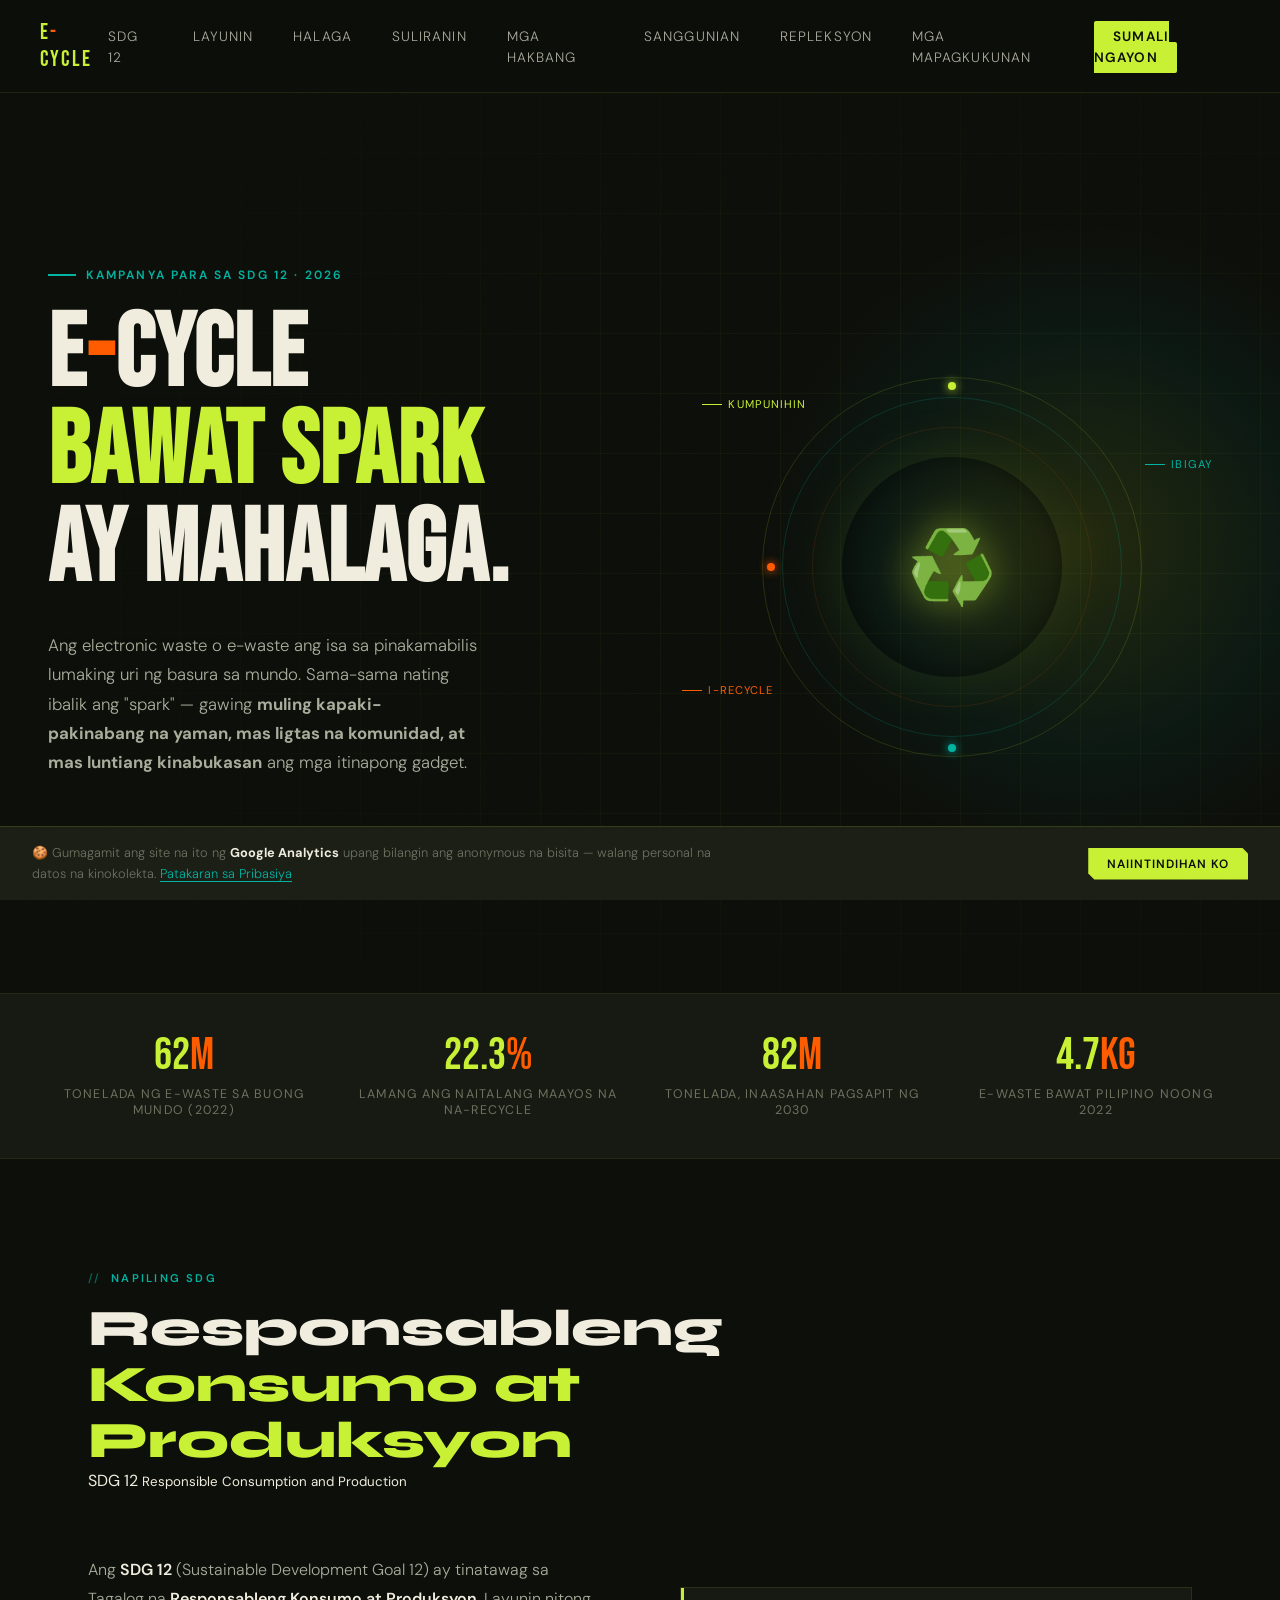
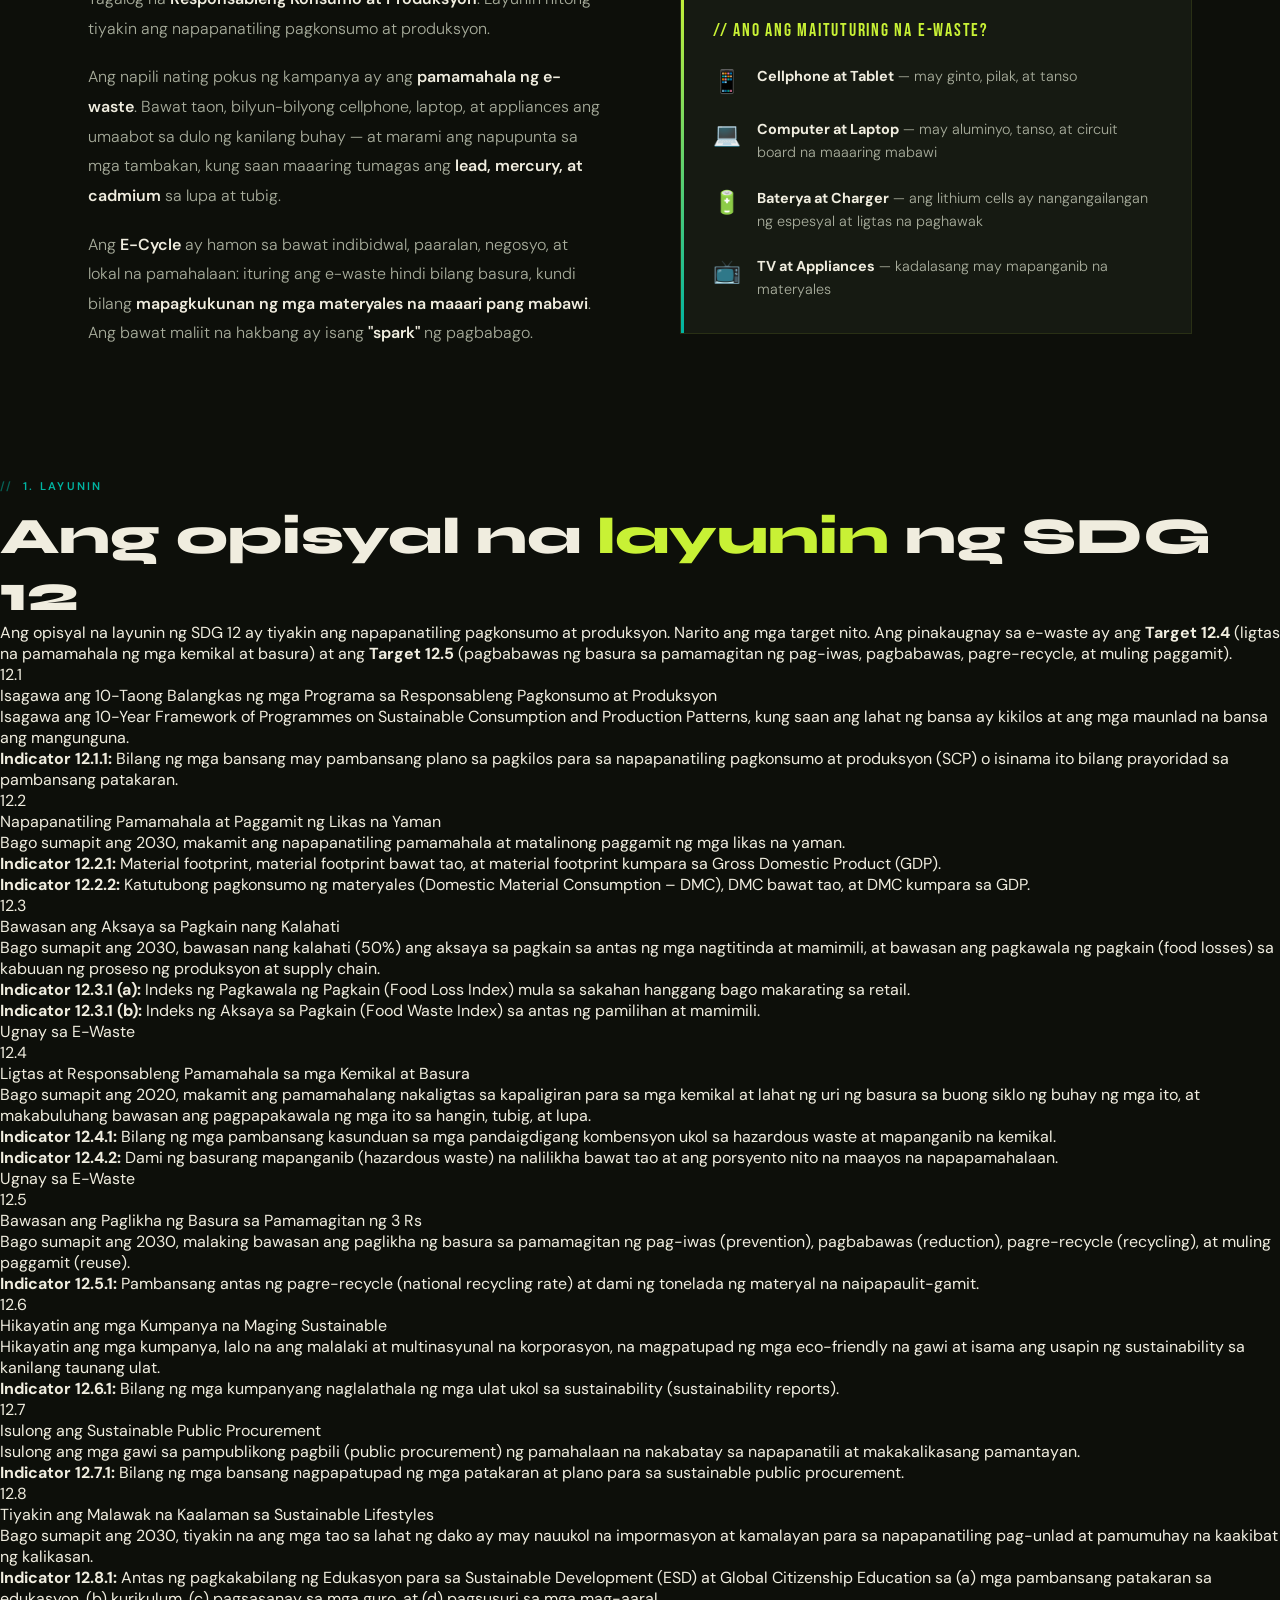
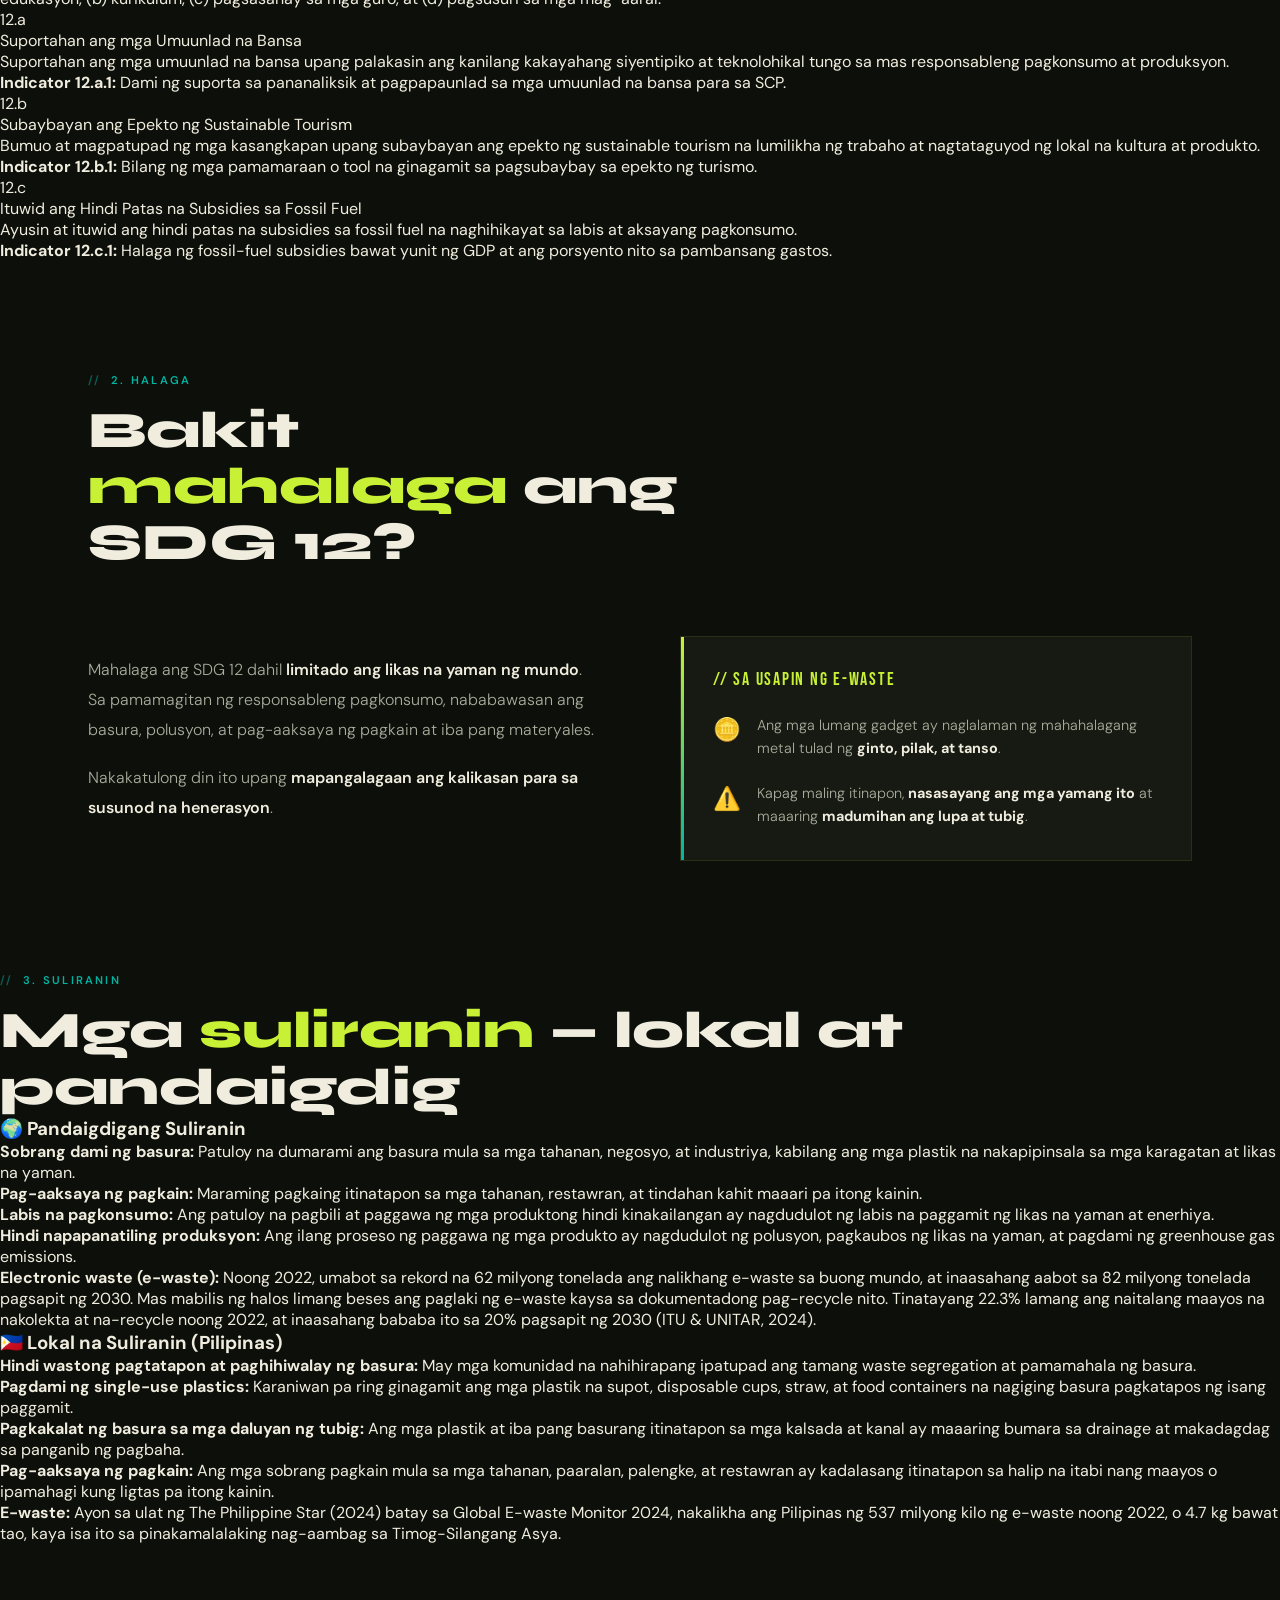
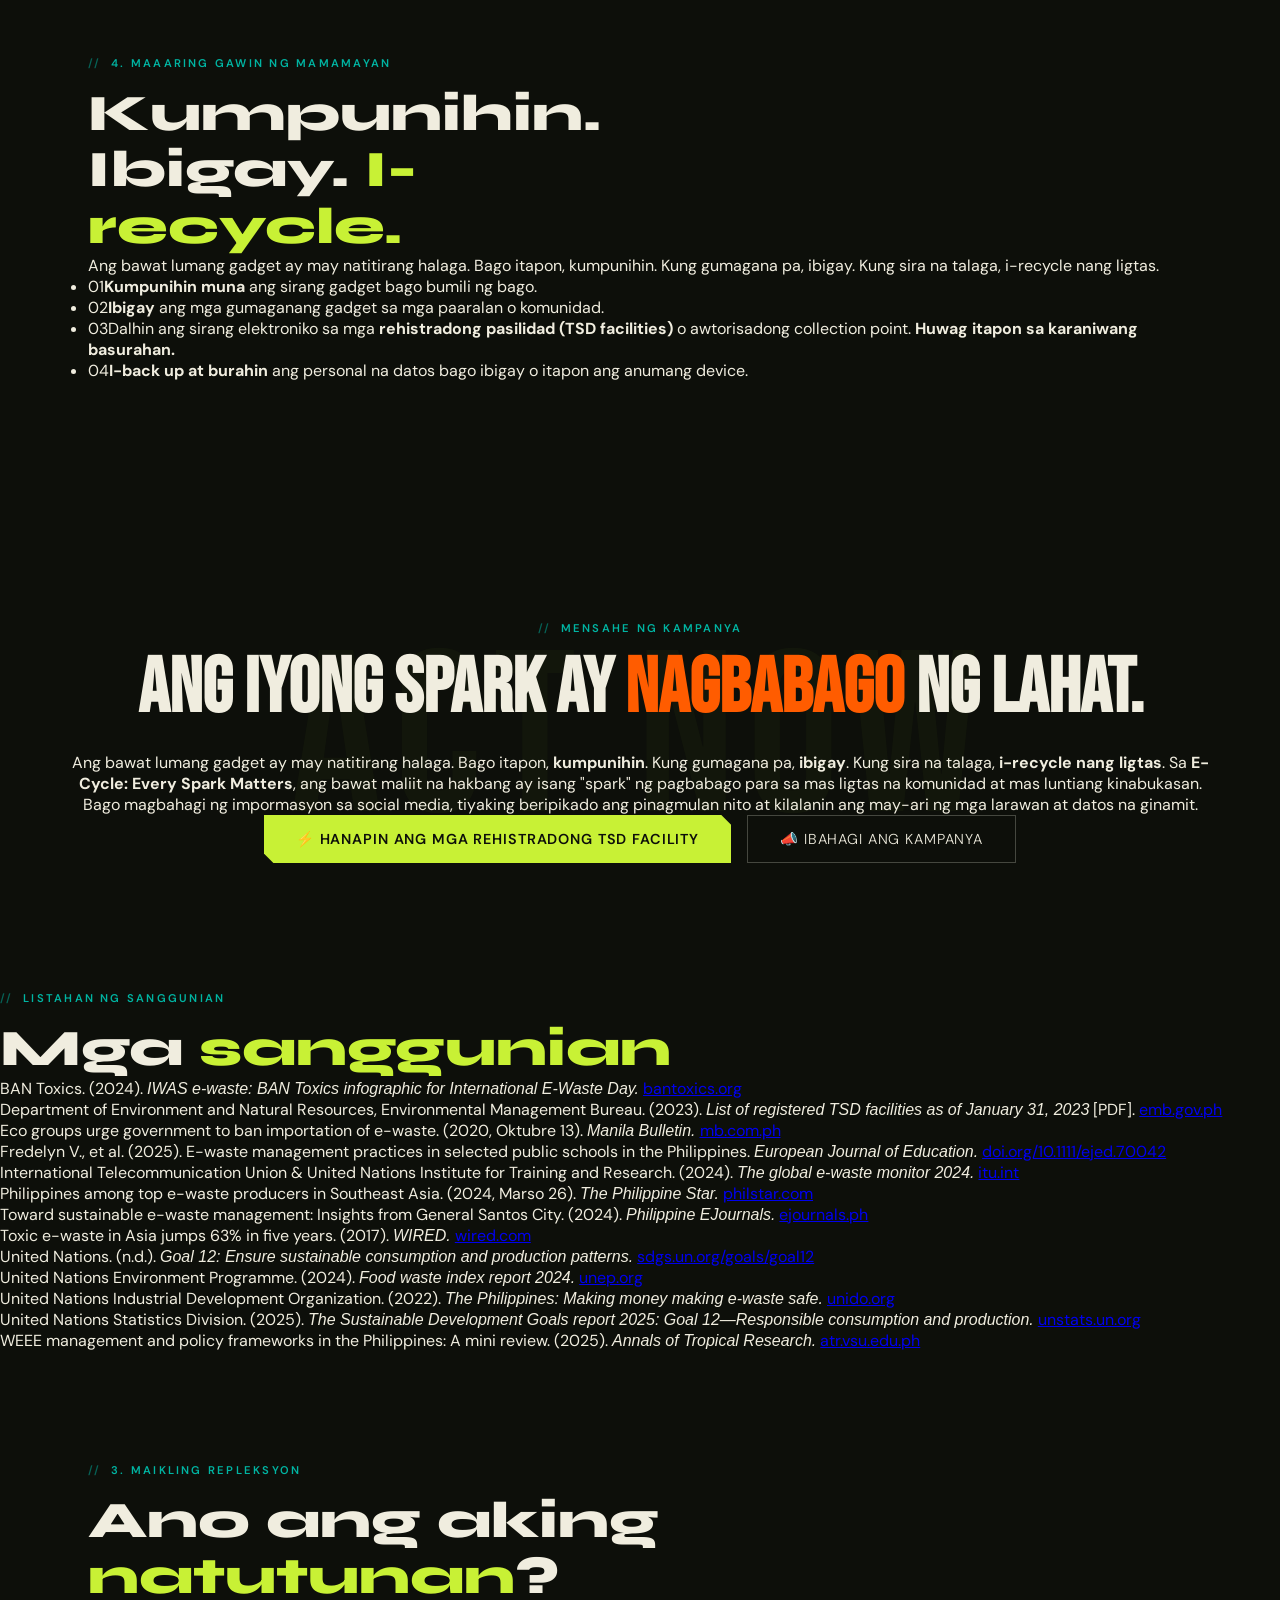
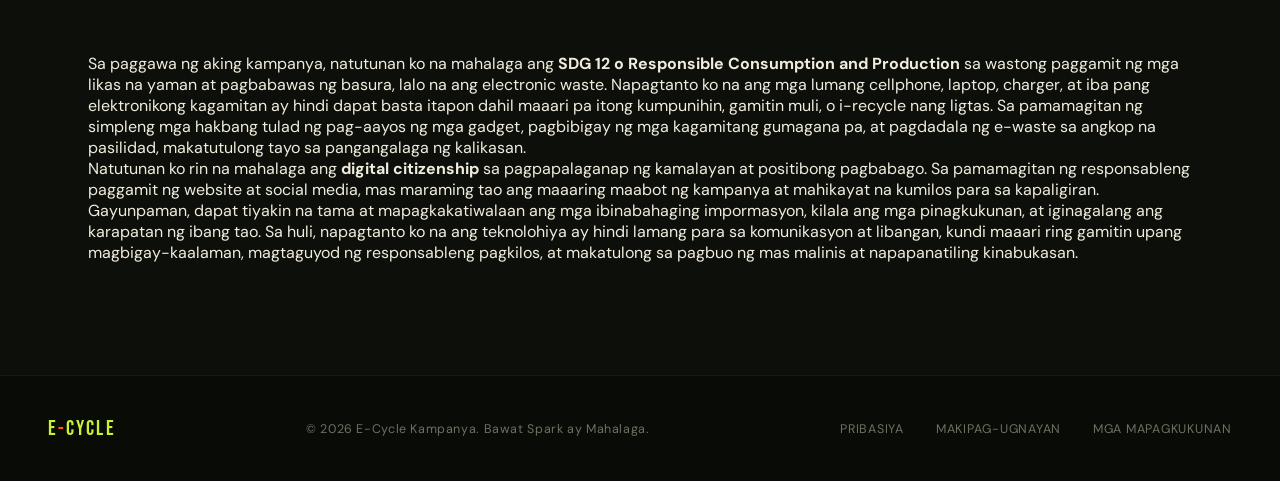
==== commit 03d46737: "Update print statement from 'Hello' to 'Goodbye'" ====
--- a/index.html
+++ b/index.html
@@ -1,24 +1,31 @@
 <!DOCTYPE html>
-<html lang="en">
+<html lang="fil">
 <head>
   <meta charset="UTF-8" />
   <meta name="viewport" content="width=device-width, initial-scale=1.0"/>
-  <title>E-Cycle: Every Spark Matters</title>
+  <title>E-Cycle: Bawat Spark ay Mahalaga</title>
+  <meta name="description" content="Kampanya para sa SDG 12 (Responsableng Konsumo at Produksyon) na nakatuon sa wastong pamamahala ng e-waste sa Pilipinas."/>
   <link href="https://fonts.googleapis.com/css2?family=Bebas+Neue&family=DM+Sans:ital,wght@0,300;0,400;0,600;1,300&family=Syne:wght@700;800&display=swap" rel="stylesheet"/>
   <link rel="stylesheet" href="styles.css"/>
+  <link rel="stylesheet" href="campaign.css"/>
   <meta name="ga-id" content="G-CMH2TP2EKD"/>
   <script src="consent.js" defer></script>
 </head>
 <body>
 
-<!-- NAV -->
+  <!-- NAV -->
   <nav>
     <div class="nav-logo">E<span>-</span>Cycle</div>
     <ul class="nav-links">
-      <li><a href="#about">About</a></li>
-      <li><a href="#pillars">Pillars</a></li>
-      <li><a href="resources.html">Resources</a></li>
-      <li><a href="#join" class="nav-cta">Join Now</a></li>
+      <li><a href="#about">SDG 12</a></li>
+      <li><a href="#layunin">Layunin</a></li>
+      <li><a href="#halaga">Halaga</a></li>
+      <li><a href="#suliranin">Suliranin</a></li>
+      <li><a href="#gawin">Mga Hakbang</a></li>
+      <li><a href="#sanggunian">Sanggunian</a></li>
+      <li><a href="#repleksyon">Repleksyon</a></li>
+      <li><a href="resources.html">Mga Mapagkukunan</a></li>
+      <li><a href="#join" class="nav-cta">Sumali Ngayon</a></li>
     </ul>
   </nav>
 
@@ -26,20 +33,19 @@
   <section class="hero">
     <div class="hero-glow"></div>
     <div class="hero-left">
-      <div class="hero-eyebrow">Campaign Advocacy 2026</div>
+      <div class="hero-eyebrow">Kampanya para sa SDG 12 · 2026</div>
       <h1 class="hero-title">
         E<span class="accent-o">-</span>Cycle
-        <span class="accent">Every Spark</span>
-        Matters.
+        <span class="accent">Bawat Spark</span>
+        ay Mahalaga.
       </h1>
       <p class="hero-sub">
-        Electronic waste is the fastest-growing waste stream on Earth. 
-        Together, we can reclaim the spark — turning discarded devices into 
-        <strong>renewed resources, safer communities, and a greener future.</strong>
+        Ang electronic waste o e-waste ang isa sa pinakamabilis lumaking uri ng basura sa mundo.
+        Sama-sama nating ibalik ang "spark" — gawing <strong>muling kapaki-pakinabang na yaman, mas ligtas na komunidad, at mas luntiang kinabukasan</strong> ang mga itinapong gadget.
       </p>
       <div class="hero-actions">
-        <a href="#join" class="btn-primary">⚡ Join the Movement</a>
-        <a href="#about" class="btn-secondary">Learn More →</a>
+        <a href="#join" class="btn-primary">⚡ Sumali sa Kampanya</a>
+        <a href="#about" class="btn-secondary">Alamin ang Higit Pa →</a>
       </div>
     </div>
 
@@ -54,142 +60,313 @@
         <div class="orb-dot"></div>
         <div class="orb-dot"></div>
         <div class="orb-dot"></div>
-        <div class="float-label tl">Reduce Waste</div>
-        <div class="float-label tr">Reclaim Materials</div>
-        <div class="float-label bl">Renew Communities</div>
-      </div>
-    </div>
-  </section>
-
-  <!-- STATS BAR -->
+        <div class="float-label tl">Kumpunihin</div>
+        <div class="float-label tr">Ibigay</div>
+        <div class="float-label bl">I-recycle</div>
+      </div>
+    </div>
+  </section>
+
+  <!-- STATS BAR (batay sa Global E-waste Monitor 2024 at Philippine Star, 2024) -->
   <div class="stats-bar">
     <div class="stat-item">
       <div class="stat-num">62<span>M</span></div>
-      <div class="stat-label">Tonnes of e-waste generated yearly</div>
+      <div class="stat-label">Tonelada ng e-waste sa buong mundo (2022)</div>
     </div>
     <div class="stat-item">
-      <div class="stat-num">20<span>%</span></div>
-      <div class="stat-label">Formally recycled globally</div>
+      <div class="stat-num">22.3<span>%</span></div>
+      <div class="stat-label">Lamang ang naitalang maayos na na-recycle</div>
     </div>
     <div class="stat-item">
-      <div class="stat-num">₱5.41<span>T</span></div>
-      <div class="stat-label">Worth of raw materials discarded</div>
+      <div class="stat-num">82<span>M</span></div>
+      <div class="stat-label">Tonelada, inaasahan pagsapit ng 2030</div>
     </div>
     <div class="stat-item">
-      <div class="stat-num">1<span>Bn</span></div>
-      <div class="stat-label">People at risk from toxic e-waste</div>
+      <div class="stat-num">4.7<span>kg</span></div>
+      <div class="stat-label">E-waste bawat Pilipino noong 2022</div>
     </div>
   </div>
 
-  <!-- ABOUT -->
+  <!-- PUMILI NG SDG -->
   <section class="section" id="about">
-    <div class="section-tag">The Problem</div>
-    <h2 class="section-title">Why <em>e-waste</em> is the crisis hiding in your drawer.</h2>
+    <div class="section-tag">Napiling SDG</div>
+    <h2 class="section-title">Responsableng <em>Konsumo at Produksyon</em></h2>
+    <div class="sdg-badge">SDG 12 <small>Responsible Consumption and Production</small></div>
     <div class="about-grid">
       <div class="about-text reveal">
         <p>
-          Every year, billions of phones, laptops, and appliances reach end-of-life — 
-          yet the vast majority end up in landfills or informal dump sites, 
-          <strong>leaching lead, mercury, and cadmium</strong> into the soil and water.
+          Ang <strong>SDG 12</strong> (Sustainable Development Goal 12) ay tinatawag sa Tagalog na
+          <strong>Responsableng Konsumo at Produksyon</strong>. Layunin nitong tiyakin ang napapanatiling pagkonsumo at produksyon.
         </p>
         <p>
-          The <strong>E-Cycle campaign</strong> challenges individuals, schools, businesses, 
-          and local governments to see e-waste not as trash but as a <strong>treasure trove of recoverable materials</strong> 
-          and a platform for circular economic opportunity.
+          Ang napili nating pokus ng kampanya ay ang <strong>pamamahala ng e-waste</strong>. Bawat taon, bilyun-bilyong cellphone, laptop, at appliances ang umaabot sa dulo ng kanilang buhay — at marami ang napupunta sa mga tambakan, kung saan maaaring tumagas ang
+          <strong>lead, mercury, at cadmium</strong> sa lupa at tubig.
         </p>
         <p>
-          Our name captures the dual mission: embrace the <strong>electronic cycle</strong> of repair, 
-          reuse, and responsible recycling — and recognise that <strong>every single spark</strong>, 
-          every act of responsible disposal, adds up to system-level change.
+          Ang <strong>E-Cycle</strong> ay hamon sa bawat indibidwal, paaralan, negosyo, at lokal na pamahalaan: ituring ang e-waste hindi bilang basura, kundi bilang
+          <strong>mapagkukunan ng mga materyales na maaari pang mabawi</strong>. Ang bawat maliit na hakbang ay isang <strong>"spark"</strong> ng pagbabago.
         </p>
       </div>
       <div class="about-visual reveal">
         <div class="ewaste-card">
-          <div class="ewaste-card-title">// What counts as E-Waste?</div>
+          <div class="ewaste-card-title">// Ano ang Maituturing na E-Waste?</div>
           <div class="ewaste-item">
             <div class="ewaste-icon">📱</div>
-            <div class="ewaste-item-text"><strong>Smartphones & Tablets</strong> — contain gold, silver, cobalt, and rare earths</div>
+            <div class="ewaste-item-text"><strong>Cellphone at Tablet</strong> — may ginto, pilak, at tanso</div>
           </div>
           <div class="ewaste-item">
             <div class="ewaste-icon">💻</div>
-            <div class="ewaste-item-text"><strong>Computers & Laptops</strong> — recoverable aluminium, copper, and circuit boards</div>
+            <div class="ewaste-item-text"><strong>Computer at Laptop</strong> — may aluminyo, tanso, at circuit board na maaaring mabawi</div>
           </div>
           <div class="ewaste-item">
             <div class="ewaste-icon">🔋</div>
-            <div class="ewaste-item-text"><strong>Batteries & Chargers</strong> — lithium cells require specialised safe handling</div>
+            <div class="ewaste-item-text"><strong>Baterya at Charger</strong> — ang lithium cells ay nangangailangan ng espesyal at ligtas na paghawak</div>
           </div>
           <div class="ewaste-item">
             <div class="ewaste-icon">📺</div>
-            <div class="ewaste-item-text"><strong>TVs & Appliances</strong> — often contain hazardous CRT glass or refrigerants</div>
-          </div>
-        </div>
-      </div>
-    </div>
-  </section>
-
-  <!-- PILLARS -->
-  <div class="pillars-section" id="pillars">
-    <div class="pillars-inner">
-      <div class="section-tag">Our Three R's</div>
-      <h2 class="section-title" style="max-width:100%">The pillars of <em>E-Cycle</em></h2>
-      <div class="pillars-grid">
-        <div class="pillar reveal">
-          <div class="pillar-num">01</div>
-          <div class="pillar-icon">🔄</div>
-          <div class="pillar-title">Reduce & Repair First</div>
-          <div class="pillar-desc">
-            Challenge the throwaway culture. Advocate for device longevity, right-to-repair policies, and responsible purchasing. The greenest device is the one you already own.
-          </div>
-        </div>
-        <div class="pillar reveal">
-          <div class="pillar-num">02</div>
-          <div class="pillar-icon">🔁</div>
-          <div class="pillar-title">Reuse & Redistribute</div>
-          <div class="pillar-desc">
-            Donate functional devices to schools, community centres, and digital equity programmes. One person's outdated gadget is another's gateway to opportunity.
-          </div>
-        </div>
-        <div class="pillar reveal">
-          <div class="pillar-num">03</div>
-          <div class="pillar-icon">♻️</div>
-          <div class="pillar-title">Responsible Recycling</div>
-          <div class="pillar-desc">
-            When devices reach true end-of-life, ensure they go to certified e-waste recyclers — not informal dumpsites. Map, promote, and expand collection points in every community.
-          </div>
+            <div class="ewaste-item-text"><strong>TV at Appliances</strong> — kadalasang may mapanganib na materyales</div>
+          </div>
+        </div>
+      </div>
+    </div>
+  </section>
+
+  <!-- LAYUNIN -->
+  <div class="alt-section" id="layunin">
+    <div class="alt-inner">
+      <div class="section-tag">1. Layunin</div>
+      <h2 class="section-title" style="max-width:100%">Ang opisyal na <em>layunin</em> ng SDG 12</h2>
+      <p class="section-lead">
+        Ang opisyal na layunin ng SDG 12 ay tiyakin ang napapanatiling pagkonsumo at produksyon. Narito ang mga target nito.
+        Ang pinakaugnay sa e-waste ay ang <strong>Target 12.4</strong> (ligtas na pamamahala ng mga kemikal at basura) at ang <strong>Target 12.5</strong> (pagbabawas ng basura sa pamamagitan ng pag-iwas, pagbabawas, pagre-recycle, at muling paggamit).
+      </p>
+
+      <div class="targets-grid">
+        <div class="target-card reveal">
+          <div class="target-num">12.1</div>
+          <div class="target-title">Isagawa ang 10-Taong Balangkas ng mga Programa sa Responsableng Pagkonsumo at Produksyon</div>
+          <div class="target-desc">Isagawa ang 10-Year Framework of Programmes on Sustainable Consumption and Production Patterns, kung saan ang lahat ng bansa ay kikilos at ang mga maunlad na bansa ang mangunguna.</div>
+          <div class="target-indicator"><strong>Indicator 12.1.1:</strong> Bilang ng mga bansang may pambansang plano sa pagkilos para sa napapanatiling pagkonsumo at produksyon (SCP) o isinama ito bilang prayoridad sa pambansang patakaran.</div>
+        </div>
+
+        <div class="target-card reveal">
+          <div class="target-num">12.2</div>
+          <div class="target-title">Napapanatiling Pamamahala at Paggamit ng Likas na Yaman</div>
+          <div class="target-desc">Bago sumapit ang 2030, makamit ang napapanatiling pamamahala at matalinong paggamit ng mga likas na yaman.</div>
+          <div class="target-indicator"><strong>Indicator 12.2.1:</strong> Material footprint, material footprint bawat tao, at material footprint kumpara sa Gross Domestic Product (GDP).<br/><strong>Indicator 12.2.2:</strong> Katutubong pagkonsumo ng materyales (Domestic Material Consumption – DMC), DMC bawat tao, at DMC kumpara sa GDP.</div>
+        </div>
+
+        <div class="target-card reveal">
+          <div class="target-num">12.3</div>
+          <div class="target-title">Bawasan ang Aksaya sa Pagkain nang Kalahati</div>
+          <div class="target-desc">Bago sumapit ang 2030, bawasan nang kalahati (50%) ang aksaya sa pagkain sa antas ng mga nagtitinda at mamimili, at bawasan ang pagkawala ng pagkain (food losses) sa kabuuan ng proseso ng produksyon at supply chain.</div>
+          <div class="target-indicator"><strong>Indicator 12.3.1 (a):</strong> Indeks ng Pagkawala ng Pagkain (Food Loss Index) mula sa sakahan hanggang bago makarating sa retail.<br/><strong>Indicator 12.3.1 (b):</strong> Indeks ng Aksaya sa Pagkain (Food Waste Index) sa antas ng pamilihan at mamimili.</div>
+        </div>
+
+        <div class="target-card featured reveal">
+          <span class="target-flag">Ugnay sa E-Waste</span>
+          <div class="target-num">12.4</div>
+          <div class="target-title">Ligtas at Responsableng Pamamahala sa mga Kemikal at Basura</div>
+          <div class="target-desc">Bago sumapit ang 2020, makamit ang pamamahalang nakaligtas sa kapaligiran para sa mga kemikal at lahat ng uri ng basura sa buong siklo ng buhay ng mga ito, at makabuluhang bawasan ang pagpapakawala ng mga ito sa hangin, tubig, at lupa.</div>
+          <div class="target-indicator"><strong>Indicator 12.4.1:</strong> Bilang ng mga pambansang kasunduan sa mga pandaigdigang kombensyon ukol sa hazardous waste at mapanganib na kemikal.<br/><strong>Indicator 12.4.2:</strong> Dami ng basurang mapanganib (hazardous waste) na nalilikha bawat tao at ang porsyento nito na maayos na napapamahalaan.</div>
+        </div>
+
+        <div class="target-card featured reveal">
+          <span class="target-flag">Ugnay sa E-Waste</span>
+          <div class="target-num">12.5</div>
+          <div class="target-title">Bawasan ang Paglikha ng Basura sa Pamamagitan ng 3 Rs</div>
+          <div class="target-desc">Bago sumapit ang 2030, malaking bawasan ang paglikha ng basura sa pamamagitan ng pag-iwas (prevention), pagbabawas (reduction), pagre-recycle (recycling), at muling paggamit (reuse).</div>
+          <div class="target-indicator"><strong>Indicator 12.5.1:</strong> Pambansang antas ng pagre-recycle (national recycling rate) at dami ng tonelada ng materyal na naipapaulit-gamit.</div>
+        </div>
+
+        <div class="target-card reveal">
+          <div class="target-num">12.6</div>
+          <div class="target-title">Hikayatin ang mga Kumpanya na Maging Sustainable</div>
+          <div class="target-desc">Hikayatin ang mga kumpanya, lalo na ang malalaki at multinasyunal na korporasyon, na magpatupad ng mga eco-friendly na gawi at isama ang usapin ng sustainability sa kanilang taunang ulat.</div>
+          <div class="target-indicator"><strong>Indicator 12.6.1:</strong> Bilang ng mga kumpanyang naglalathala ng mga ulat ukol sa sustainability (sustainability reports).</div>
+        </div>
+
+        <div class="target-card reveal">
+          <div class="target-num">12.7</div>
+          <div class="target-title">Isulong ang Sustainable Public Procurement</div>
+          <div class="target-desc">Isulong ang mga gawi sa pampublikong pagbili (public procurement) ng pamahalaan na nakabatay sa napapanatili at makakalikasang pamantayan.</div>
+          <div class="target-indicator"><strong>Indicator 12.7.1:</strong> Bilang ng mga bansang nagpapatupad ng mga patakaran at plano para sa sustainable public procurement.</div>
+        </div>
+
+        <div class="target-card reveal">
+          <div class="target-num">12.8</div>
+          <div class="target-title">Tiyakin ang Malawak na Kaalaman sa Sustainable Lifestyles</div>
+          <div class="target-desc">Bago sumapit ang 2030, tiyakin na ang mga tao sa lahat ng dako ay may nauukol na impormasyon at kamalayan para sa napapanatiling pag-unlad at pamumuhay na kaakibat ng kalikasan.</div>
+          <div class="target-indicator"><strong>Indicator 12.8.1:</strong> Antas ng pagkakabilang ng Edukasyon para sa Sustainable Development (ESD) at Global Citizenship Education sa (a) mga pambansang patakaran sa edukasyon, (b) kurikulum, (c) pagsasanay sa mga guro, at (d) pagsusuri sa mga mag-aaral.</div>
+        </div>
+
+        <div class="target-card reveal">
+          <div class="target-num">12.a</div>
+          <div class="target-title">Suportahan ang mga Umuunlad na Bansa</div>
+          <div class="target-desc">Suportahan ang mga umuunlad na bansa upang palakasin ang kanilang kakayahang siyentipiko at teknolohikal tungo sa mas responsableng pagkonsumo at produksyon.</div>
+          <div class="target-indicator"><strong>Indicator 12.a.1:</strong> Dami ng suporta sa pananaliksik at pagpapaunlad sa mga umuunlad na bansa para sa SCP.</div>
+        </div>
+
+        <div class="target-card reveal">
+          <div class="target-num">12.b</div>
+          <div class="target-title">Subaybayan ang Epekto ng Sustainable Tourism</div>
+          <div class="target-desc">Bumuo at magpatupad ng mga kasangkapan upang subaybayan ang epekto ng sustainable tourism na lumilikha ng trabaho at nagtataguyod ng lokal na kultura at produkto.</div>
+          <div class="target-indicator"><strong>Indicator 12.b.1:</strong> Bilang ng mga pamamaraan o tool na ginagamit sa pagsubaybay sa epekto ng turismo.</div>
+        </div>
+
+        <div class="target-card reveal">
+          <div class="target-num">12.c</div>
+          <div class="target-title">Ituwid ang Hindi Patas na Subsidies sa Fossil Fuel</div>
+          <div class="target-desc">Ayusin at ituwid ang hindi patas na subsidies sa fossil fuel na naghihikayat sa labis at aksayang pagkonsumo.</div>
+          <div class="target-indicator"><strong>Indicator 12.c.1:</strong> Halaga ng fossil-fuel subsidies bawat yunit ng GDP at ang porsyento nito sa pambansang gastos.</div>
         </div>
       </div>
     </div>
   </div>
 
-  <!-- CTA -->
+  <!-- HALAGA -->
+  <section class="section" id="halaga">
+    <div class="section-tag">2. Halaga</div>
+    <h2 class="section-title">Bakit <em>mahalaga</em> ang SDG 12?</h2>
+    <div class="about-grid">
+      <div class="about-text reveal">
+        <p>
+          Mahalaga ang SDG 12 dahil <strong>limitado ang likas na yaman ng mundo</strong>. Sa pamamagitan ng responsableng pagkonsumo, nababawasan ang basura, polusyon, at pag-aaksaya ng pagkain at iba pang materyales.
+        </p>
+        <p>
+          Nakakatulong din ito upang <strong>mapangalagaan ang kalikasan para sa susunod na henerasyon</strong>.
+        </p>
+      </div>
+      <div class="about-visual reveal">
+        <div class="ewaste-card">
+          <div class="ewaste-card-title">// Sa Usapin ng E-Waste</div>
+          <div class="ewaste-item">
+            <div class="ewaste-icon">🪙</div>
+            <div class="ewaste-item-text">Ang mga lumang gadget ay naglalaman ng mahahalagang metal tulad ng <strong>ginto, pilak, at tanso</strong>.</div>
+          </div>
+          <div class="ewaste-item">
+            <div class="ewaste-icon">⚠️</div>
+            <div class="ewaste-item-text">Kapag maling itinapon, <strong>nasasayang ang mga yamang ito</strong> at maaaring <strong>madumihan ang lupa at tubig</strong>.</div>
+          </div>
+        </div>
+      </div>
+    </div>
+  </section>
+
+  <!-- SULIRANIN -->
+  <div class="alt-section" id="suliranin">
+    <div class="alt-inner">
+      <div class="section-tag">3. Suliranin</div>
+      <h2 class="section-title" style="max-width:100%">Mga <em>suliranin</em> — lokal at pandaigdig</h2>
+
+      <div class="two-col">
+        <div class="problem-card reveal">
+          <h3>🌍 Pandaigdigang Suliranin</h3>
+          <ul>
+            <li><strong>Sobrang dami ng basura:</strong> Patuloy na dumarami ang basura mula sa mga tahanan, negosyo, at industriya, kabilang ang mga plastik na nakapipinsala sa mga karagatan at likas na yaman.</li>
+            <li><strong>Pag-aaksaya ng pagkain:</strong> Maraming pagkaing itinatapon sa mga tahanan, restawran, at tindahan kahit maaari pa itong kainin.</li>
+            <li><strong>Labis na pagkonsumo:</strong> Ang patuloy na pagbili at paggawa ng mga produktong hindi kinakailangan ay nagdudulot ng labis na paggamit ng likas na yaman at enerhiya.</li>
+            <li><strong>Hindi napapanatiling produksyon:</strong> Ang ilang proseso ng paggawa ng mga produkto ay nagdudulot ng polusyon, pagkaubos ng likas na yaman, at pagdami ng greenhouse gas emissions.</li>
+            <li class="highlight"><strong>Electronic waste (e-waste):</strong> Noong 2022, umabot sa rekord na 62 milyong tonelada ang nalikhang e-waste sa buong mundo, at inaasahang aabot sa 82 milyong tonelada pagsapit ng 2030. Mas mabilis ng halos limang beses ang paglaki ng e-waste kaysa sa dokumentadong pag-recycle nito. Tinatayang 22.3% lamang ang naitalang maayos na nakolekta at na-recycle noong 2022, at inaasahang bababa ito sa 20% pagsapit ng 2030 (ITU & UNITAR, 2024).</li>
+          </ul>
+        </div>
+
+        <div class="problem-card local reveal">
+          <h3>🇵🇭 Lokal na Suliranin (Pilipinas)</h3>
+          <ul>
+            <li><strong>Hindi wastong pagtatapon at paghihiwalay ng basura:</strong> May mga komunidad na nahihirapang ipatupad ang tamang waste segregation at pamamahala ng basura.</li>
+            <li><strong>Pagdami ng single-use plastics:</strong> Karaniwan pa ring ginagamit ang mga plastik na supot, disposable cups, straw, at food containers na nagiging basura pagkatapos ng isang paggamit.</li>
+            <li><strong>Pagkakalat ng basura sa mga daluyan ng tubig:</strong> Ang mga plastik at iba pang basurang itinatapon sa mga kalsada at kanal ay maaaring bumara sa drainage at makadagdag sa panganib ng pagbaha.</li>
+            <li><strong>Pag-aaksaya ng pagkain:</strong> Ang mga sobrang pagkain mula sa mga tahanan, paaralan, palengke, at restawran ay kadalasang itinatapon sa halip na itabi nang maayos o ipamahagi kung ligtas pa itong kainin.</li>
+            <li class="highlight"><strong>E-waste:</strong> Ayon sa ulat ng The Philippine Star (2024) batay sa Global E-waste Monitor 2024, nakalikha ang Pilipinas ng 537 milyong kilo ng e-waste noong 2022, o 4.7 kg bawat tao, kaya isa ito sa pinakamalalaking nag-aambag sa Timog-Silangang Asya.</li>
+          </ul>
+        </div>
+      </div>
+    </div>
+  </div>
+
+  <!-- MAARING GAWIN NG MAMAMAYAN -->
+  <section class="section" id="gawin">
+    <div class="section-tag">4. Maaaring Gawin ng Mamamayan</div>
+    <h2 class="section-title">Kumpunihin. Ibigay. <em>I-recycle.</em></h2>
+    <p class="section-lead">
+      Ang bawat lumang gadget ay may natitirang halaga. Bago itapon, kumpunihin. Kung gumagana pa, ibigay. Kung sira na talaga, i-recycle nang ligtas.
+    </p>
+    <ul class="action-list">
+      <li class="reveal"><span class="action-num">01</span><span><strong>Kumpunihin muna</strong> ang sirang gadget bago bumili ng bago.</span></li>
+      <li class="reveal"><span class="action-num">02</span><span><strong>Ibigay</strong> ang mga gumaganang gadget sa mga paaralan o komunidad.</span></li>
+      <li class="reveal"><span class="action-num">03</span><span>Dalhin ang sirang elektroniko sa mga <strong>rehistradong pasilidad (TSD facilities)</strong> o awtorisadong collection point. <strong>Huwag itapon sa karaniwang basurahan.</strong></span></li>
+      <li class="reveal"><span class="action-num">04</span><span><strong>I-back up at burahin</strong> ang personal na datos bago ibigay o itapon ang anumang device.</span></li>
+    </ul>
+  </section>
+
+  <!-- MENSAHE NG KAMPANYA / CTA -->
   <section class="cta-section" id="join">
     <div class="cta-inner">
-      <div class="section-tag" style="justify-content:center">Take Action</div>
-      <h2 class="cta-title">Your Spark <span>Changes</span> Everything.</h2>
-      <p class="cta-sub">
-        Drop off an old device. Share the campaign. Advocate for better policy. 
-        Every action — no matter how small — is a spark that lights the way.
+      <div class="section-tag" style="justify-content:center">Mensahe ng Kampanya</div>
+      <h2 class="cta-title">Ang Iyong Spark ay <span>Nagbabago</span> ng Lahat.</h2>
+      <div class="message-box">
+        Ang bawat lumang gadget ay may natitirang halaga. Bago itapon, <strong>kumpunihin</strong>. Kung gumagana pa, <strong>ibigay</strong>. Kung sira na talaga, <strong>i-recycle nang ligtas</strong>. Sa <strong>E-Cycle: Every Spark Matters</strong>, ang bawat maliit na hakbang ay isang "spark" ng pagbabago para sa mas ligtas na komunidad at mas luntiang kinabukasan.
+      </div>
+      <p class="verify-note">
+        Bago magbahagi ng impormasyon sa social media, tiyaking beripikado ang pinagmulan nito at kilalanin ang may-ari ng mga larawan at datos na ginamit.
       </p>
       <div class="cta-actions">
-        <a href="dropoff.html" class="btn-primary">⚡ Find a Drop-Off Point</a>
-        <a href="#" class="btn-secondary" id="shareBtn">📣 Share the Campaign</a>
-      </div>
+        <a href="https://emb.gov.ph/wp-content/uploads/2023/02/TSD-as-of-January-31-2023.pdf" target="_blank" rel="noopener" class="btn-primary">⚡ Hanapin ang mga Rehistradong TSD Facility</a>
+        <a href="#" class="btn-secondary" id="shareBtn">📣 Ibahagi ang Kampanya</a>
+      </div>
+    </div>
+  </section>
+
+  <!-- SANGGUNIAN -->
+  <div class="alt-section" id="sanggunian">
+    <div class="alt-inner">
+      <div class="section-tag">Listahan ng Sanggunian</div>
+      <h2 class="section-title" style="max-width:100%">Mga <em>sanggunian</em></h2>
+      <ol class="ref-list">
+        <li>BAN Toxics. (2024). <em>IWAS e-waste: BAN Toxics infographic for International E-Waste Day.</em> <a href="https://bantoxics.org/2024/10/14/iwas-ewaste-infographic/" target="_blank" rel="noopener">bantoxics.org</a></li>
+        <li>Department of Environment and Natural Resources, Environmental Management Bureau. (2023). <em>List of registered TSD facilities as of January 31, 2023</em> [PDF]. <a href="https://emb.gov.ph/wp-content/uploads/2023/02/TSD-as-of-January-31-2023.pdf" target="_blank" rel="noopener">emb.gov.ph</a></li>
+        <li>Eco groups urge government to ban importation of e-waste. (2020, Oktubre 13). <em>Manila Bulletin.</em> <a href="https://mb.com.ph/2020/10/13/eco-groups-urge-government-to-ban-importation-of-e-waste" target="_blank" rel="noopener">mb.com.ph</a></li>
+        <li>Fredelyn V., et al. (2025). E-waste management practices in selected public schools in the Philippines. <em>European Journal of Education.</em> <a href="https://doi.org/10.1111/ejed.70042" target="_blank" rel="noopener">doi.org/10.1111/ejed.70042</a></li>
+        <li>International Telecommunication Union & United Nations Institute for Training and Research. (2024). <em>The global e-waste monitor 2024.</em> <a href="https://www.itu.int/en/ITU-D/Environment/Pages/Publications/The-Global-E-Waste-Monitor-2024.aspx" target="_blank" rel="noopener">itu.int</a></li>
+        <li>Philippines among top e-waste producers in Southeast Asia. (2024, Marso 26). <em>The Philippine Star.</em> <a href="https://www.philstar.com/headlines/2024/03/26/2343299/philippines-among-top-e-waste-producers-sea" target="_blank" rel="noopener">philstar.com</a></li>
+        <li>Toward sustainable e-waste management: Insights from General Santos City. (2024). <em>Philippine EJournals.</em> <a href="https://ejournals.ph/article.php?id=25145" target="_blank" rel="noopener">ejournals.ph</a></li>
+        <li>Toxic e-waste in Asia jumps 63% in five years. (2017). <em>WIRED.</em> <a href="https://www.wired.com/story/un-south-east-south-asia-e-waste-environment/" target="_blank" rel="noopener">wired.com</a></li>
+        <li>United Nations. (n.d.). <em>Goal 12: Ensure sustainable consumption and production patterns.</em> <a href="https://sdgs.un.org/goals/goal12" target="_blank" rel="noopener">sdgs.un.org/goals/goal12</a></li>
+        <li>United Nations Environment Programme. (2024). <em>Food waste index report 2024.</em> <a href="https://www.unep.org/resources/publication/food-waste-index-report-2024" target="_blank" rel="noopener">unep.org</a></li>
+        <li>United Nations Industrial Development Organization. (2022). <em>The Philippines: Making money making e-waste safe.</em> <a href="https://www.unido.org/news/philippines-making-money-making-e-waste-safe" target="_blank" rel="noopener">unido.org</a></li>
+        <li>United Nations Statistics Division. (2025). <em>The Sustainable Development Goals report 2025: Goal 12—Responsible consumption and production.</em> <a href="https://unstats.un.org/sdgs/report/2025/Goal-12/" target="_blank" rel="noopener">unstats.un.org</a></li>
+        <li>WEEE management and policy frameworks in the Philippines: A mini review. (2025). <em>Annals of Tropical Research.</em> <a href="https://atr.vsu.edu.ph/article/view/526" target="_blank" rel="noopener">atr.vsu.edu.ph</a></li>
+      </ol>
+    </div>
+  </div>
+
+  <!-- REPLEKSYON -->
+  <section class="section reflection" id="repleksyon">
+    <div class="section-tag">3. Maikling Repleksyon</div>
+    <h2 class="section-title">Ano ang aking <em>natutunan</em>?</h2>
+    <div style="margin-top:3rem">
+      <p class="reveal">
+        Sa paggawa ng aking kampanya, natutunan ko na mahalaga ang <strong>SDG 12 o Responsible Consumption and Production</strong> sa wastong paggamit ng mga likas na yaman at pagbabawas ng basura, lalo na ang electronic waste. Napagtanto ko na ang mga lumang cellphone, laptop, charger, at iba pang elektronikong kagamitan ay hindi dapat basta itapon dahil maaari pa itong kumpunihin, gamitin muli, o i-recycle nang ligtas. Sa pamamagitan ng simpleng mga hakbang tulad ng pag-aayos ng mga gadget, pagbibigay ng mga kagamitang gumagana pa, at pagdadala ng e-waste sa angkop na pasilidad, makatutulong tayo sa pangangalaga ng kalikasan.
+      </p>
+      <p class="reveal">
+        Natutunan ko rin na mahalaga ang <strong>digital citizenship</strong> sa pagpapalaganap ng kamalayan at positibong pagbabago. Sa pamamagitan ng responsableng paggamit ng website at social media, mas maraming tao ang maaaring maabot ng kampanya at mahikayat na kumilos para sa kapaligiran. Gayunpaman, dapat tiyakin na tama at mapagkakatiwalaan ang mga ibinabahaging impormasyon, kilala ang mga pinagkukunan, at iginagalang ang karapatan ng ibang tao. Sa huli, napagtanto ko na ang teknolohiya ay hindi lamang para sa komunikasyon at libangan, kundi maaari ring gamitin upang magbigay-kaalaman, magtaguyod ng responsableng pagkilos, at makatulong sa pagbuo ng mas malinis at napapanatiling kinabukasan.
+      </p>
     </div>
   </section>
 
   <!-- FOOTER -->
   <footer>
     <div class="footer-logo">E<span>-</span>Cycle</div>
-    <div class="footer-copy">© 2026 E-Cycle Advocacy Campaign. Every Spark Matters.</div>
+    <div class="footer-copy">© 2026 E-Cycle Kampanya. Bawat Spark ay Mahalaga.</div>
     <div class="footer-links">
-      <a href="privacy.html">Privacy</a>
-      <a href="contact.html">Contact</a>
-      <a href="resources.html">Resources</a>
+      <a href="privacy.html">Pribasiya</a>
+      <a href="contact.html">Makipag-ugnayan</a>
+      <a href="resources.html">Mga Mapagkukunan</a>
     </div>
   </footer>
 
   <script>
-
     // Scroll reveal
     const revealEls = document.querySelectorAll('.reveal');
     const io = new IntersectionObserver(entries => {
@@ -198,19 +375,21 @@
           setTimeout(() => e.target.classList.add('visible'), i * 100);
         }
       });
-    }, { threshold: .15 });
+    }, { threshold: .1 });
     revealEls.forEach(el => io.observe(el));
 
     // Smooth anchor scroll
     document.querySelectorAll('a[href^="#"]').forEach(a => {
       a.addEventListener('click', e => {
-        const t = document.querySelector(a.getAttribute('href'));
+        const href = a.getAttribute('href');
+        if (href.length < 2) return;
+        const t = document.querySelector(href);
         if (t) { e.preventDefault(); t.scrollIntoView({ behavior: 'smooth' }); }
       });
     });
   </script>
 
-  <!-- Cookie Notice -->
+  <!-- Abiso sa Cookie -->
   <div id="cookieNotice" style="
     position: fixed; bottom: 0; left: 0; right: 0;
     background: #1B1F16;
@@ -223,8 +402,8 @@
     transition: transform .4s ease;
   ">
     <p style="margin:0; font-size:.8rem; color:#6B7260; font-weight:300; max-width:680px; line-height:1.6;">
-      🍪 This site uses <strong style="color:#F0EDDF;">Google Analytics</strong> to count anonymous visitor traffic — no personal data is collected.
-      <a href="privacy.html" style="color:#00B4A2; text-underline-offset:3px;">Privacy Policy</a>
+      🍪 Gumagamit ang site na ito ng <strong style="color:#F0EDDF;">Google Analytics</strong> upang bilangin ang anonymous na bisita — walang personal na datos na kinokolekta.
+      <a href="privacy.html" style="color:#00B4A2; text-underline-offset:3px;">Patakaran sa Pribasiya</a>
     </p>
     <button onclick="dismissCookie()" style="
       background: #C8F135; color: #0D0F0A;
@@ -237,13 +416,15 @@
       clip-path: polygon(0 0, calc(100% - 6px) 0, 100% 6px, 100% 100%, 6px 100%, 0 calc(100% - 6px));
       transition: background .2s;
     " onmouseover="this.style.background='#FF5C00';this.style.color='#F0EDDF'" onmouseout="this.style.background='#C8F135';this.style.color='#0D0F0A'">
-      Got it
+      Naiintindihan ko
     </button>
   </div>
 
   <script>
     (function() {
-      if (!localStorage.getItem('ecycle_cookie_ok')) {
+      var ok = null;
+      try { ok = localStorage.getItem('ecycle_cookie_ok'); } catch (e) {}
+      if (!ok) {
         setTimeout(() => {
           document.getElementById('cookieNotice').style.transform = 'translateY(0)';
         }, 1200);
@@ -251,30 +432,23 @@
     })();
     function dismissCookie() {
       document.getElementById('cookieNotice').style.transform = 'translateY(100%)';
-      localStorage.setItem('ecycle_cookie_ok', '1');
+      try { localStorage.setItem('ecycle_cookie_ok', '1'); } catch (e) {}
     }
-  // Share campaign button
-  document.getElementById('shareBtn').addEventListener('click', async (e) => {
-    e.preventDefault();
-
-    const url = window.location.href;
-
-    try {
-      await navigator.clipboard.writeText(url);
-
-      const btn = document.getElementById('shareBtn');
-      const originalText = btn.innerHTML;
-
-      btn.innerHTML = '✅ Link Copied!';
-      
-      setTimeout(() => {
-        btn.innerHTML = originalText;
-      }, 2000);
-
-    } catch (err) {
-      alert('Failed to copy link.');
-    }
-  });
+
+    // Ibahagi ang kampanya
+    document.getElementById('shareBtn').addEventListener('click', async (e) => {
+      e.preventDefault();
+      const url = window.location.href;
+      try {
+        await navigator.clipboard.writeText(url);
+        const btn = document.getElementById('shareBtn');
+        const originalText = btn.innerHTML;
+        btn.innerHTML = '✅ Nakopya ang Link!';
+        setTimeout(() => { btn.innerHTML = originalText; }, 2000);
+      } catch (err) {
+        alert('Hindi nakopya ang link.');
+      }
+    });
   </script>
 </body>
 </html>
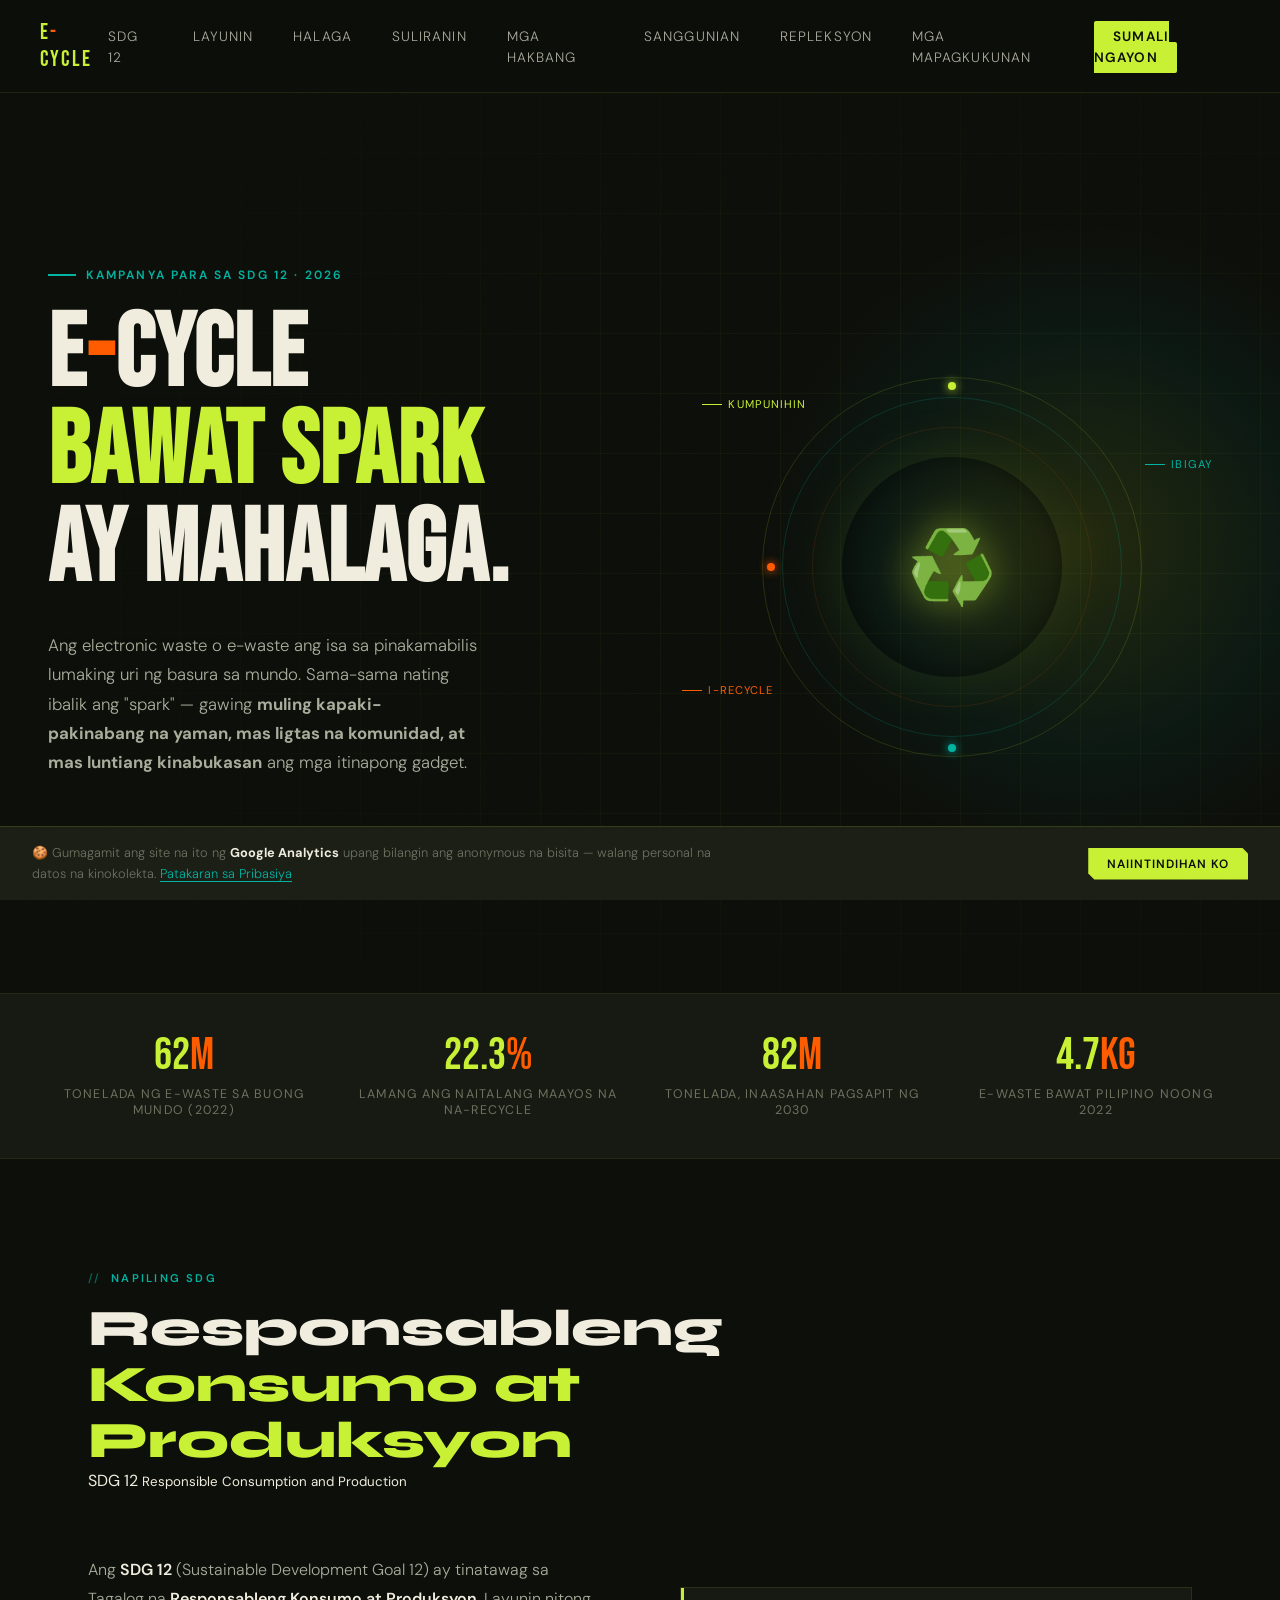
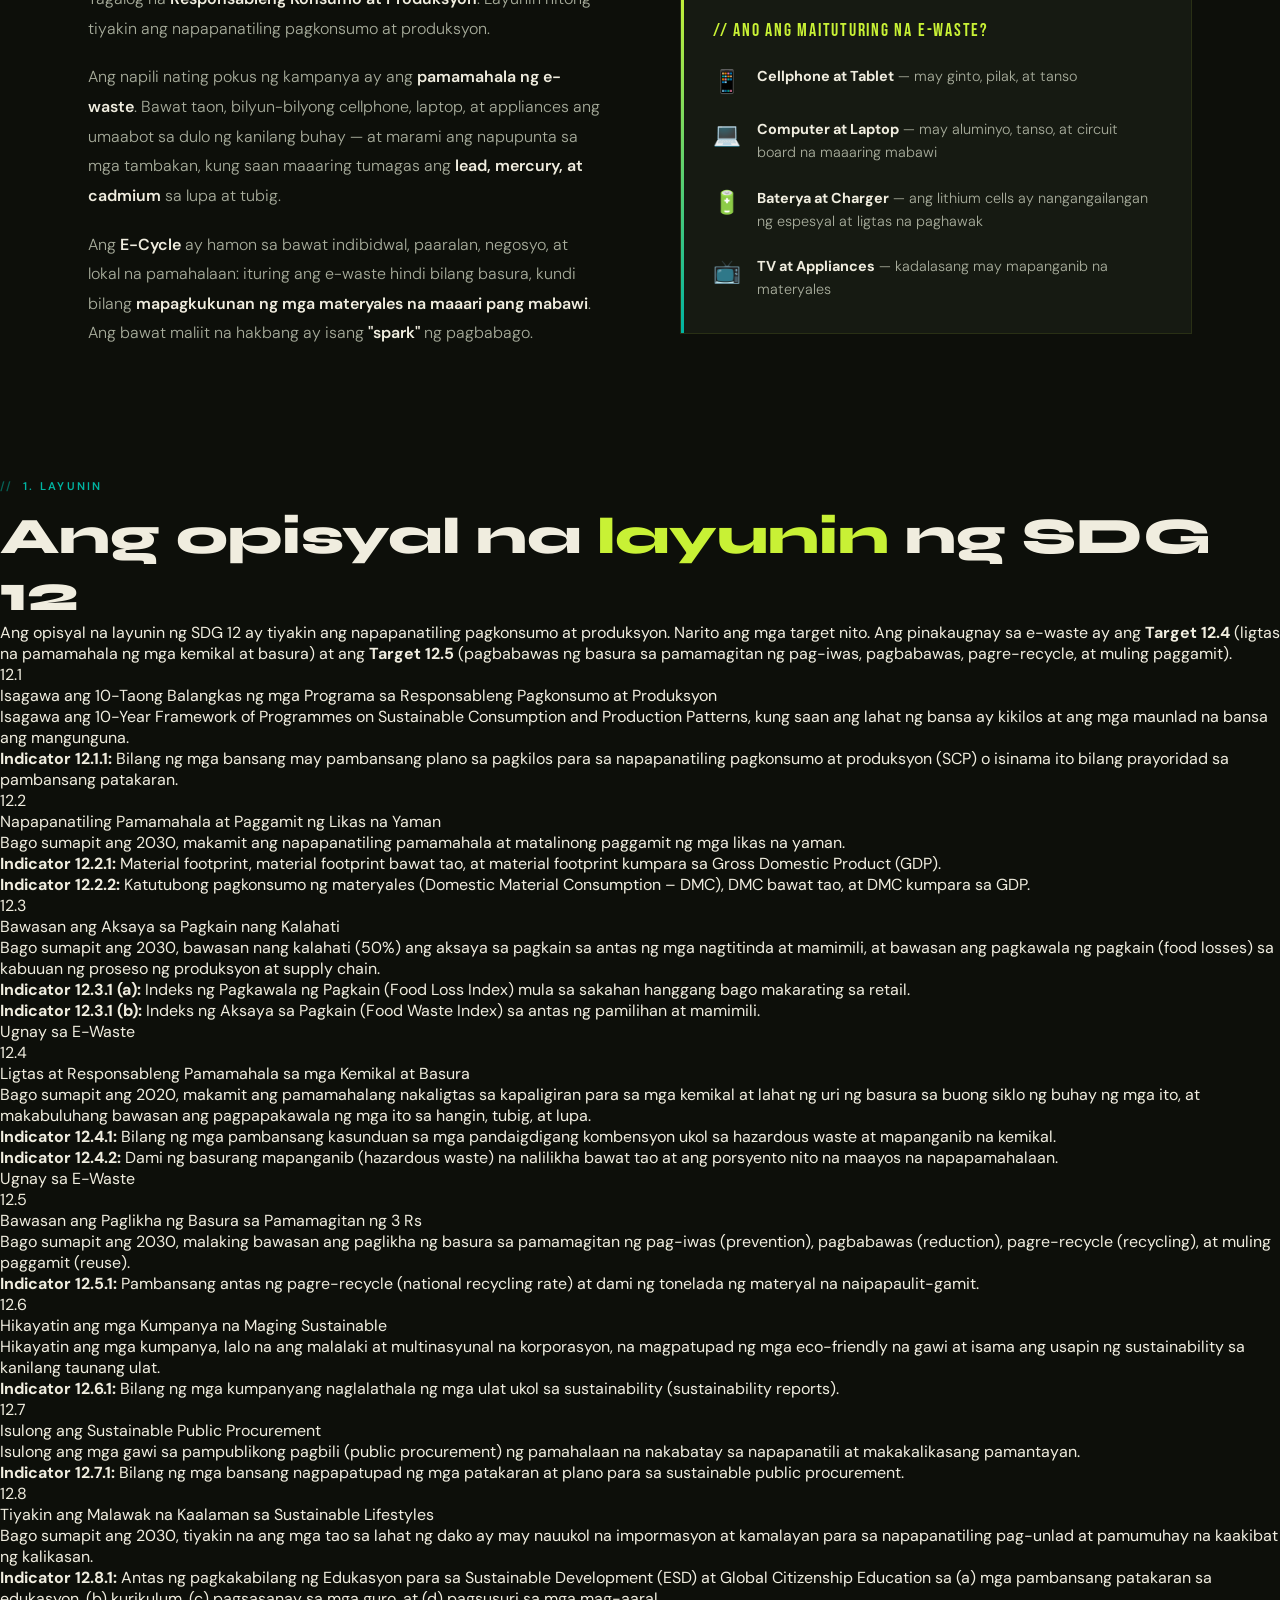
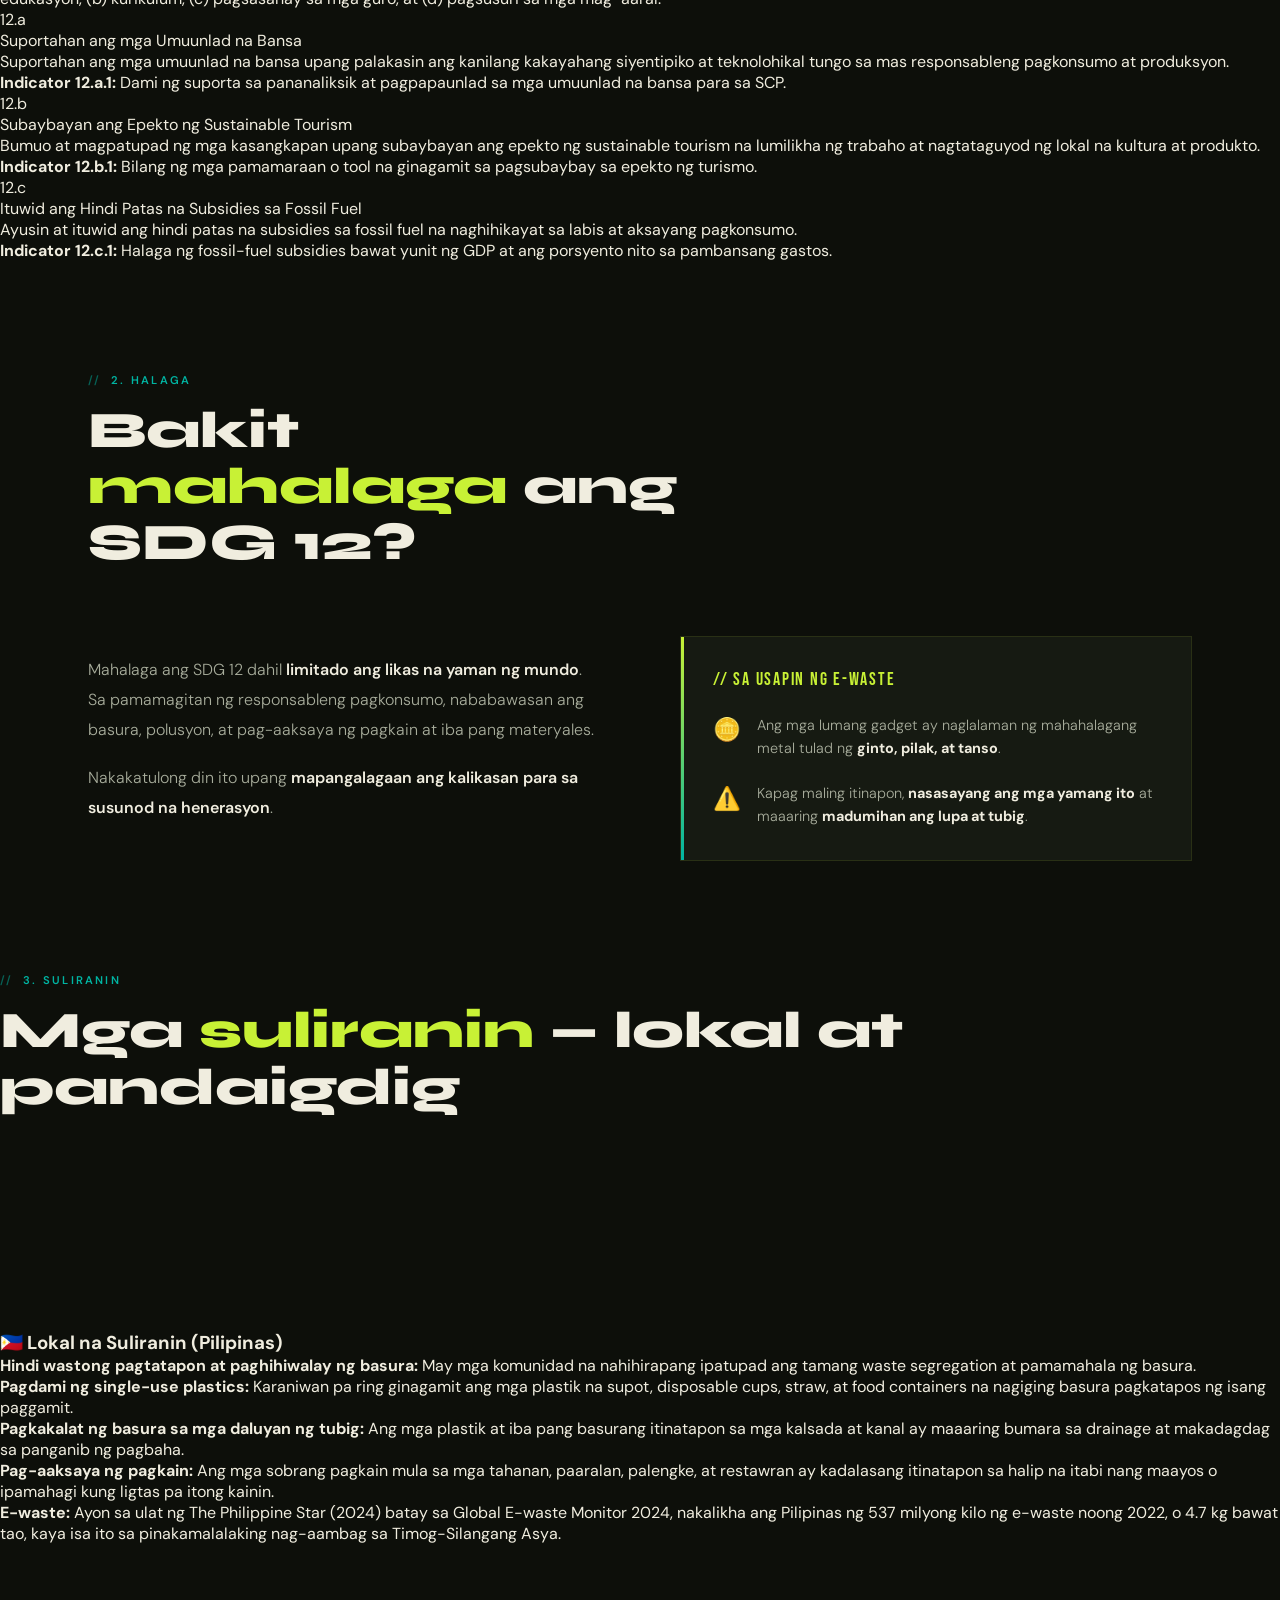
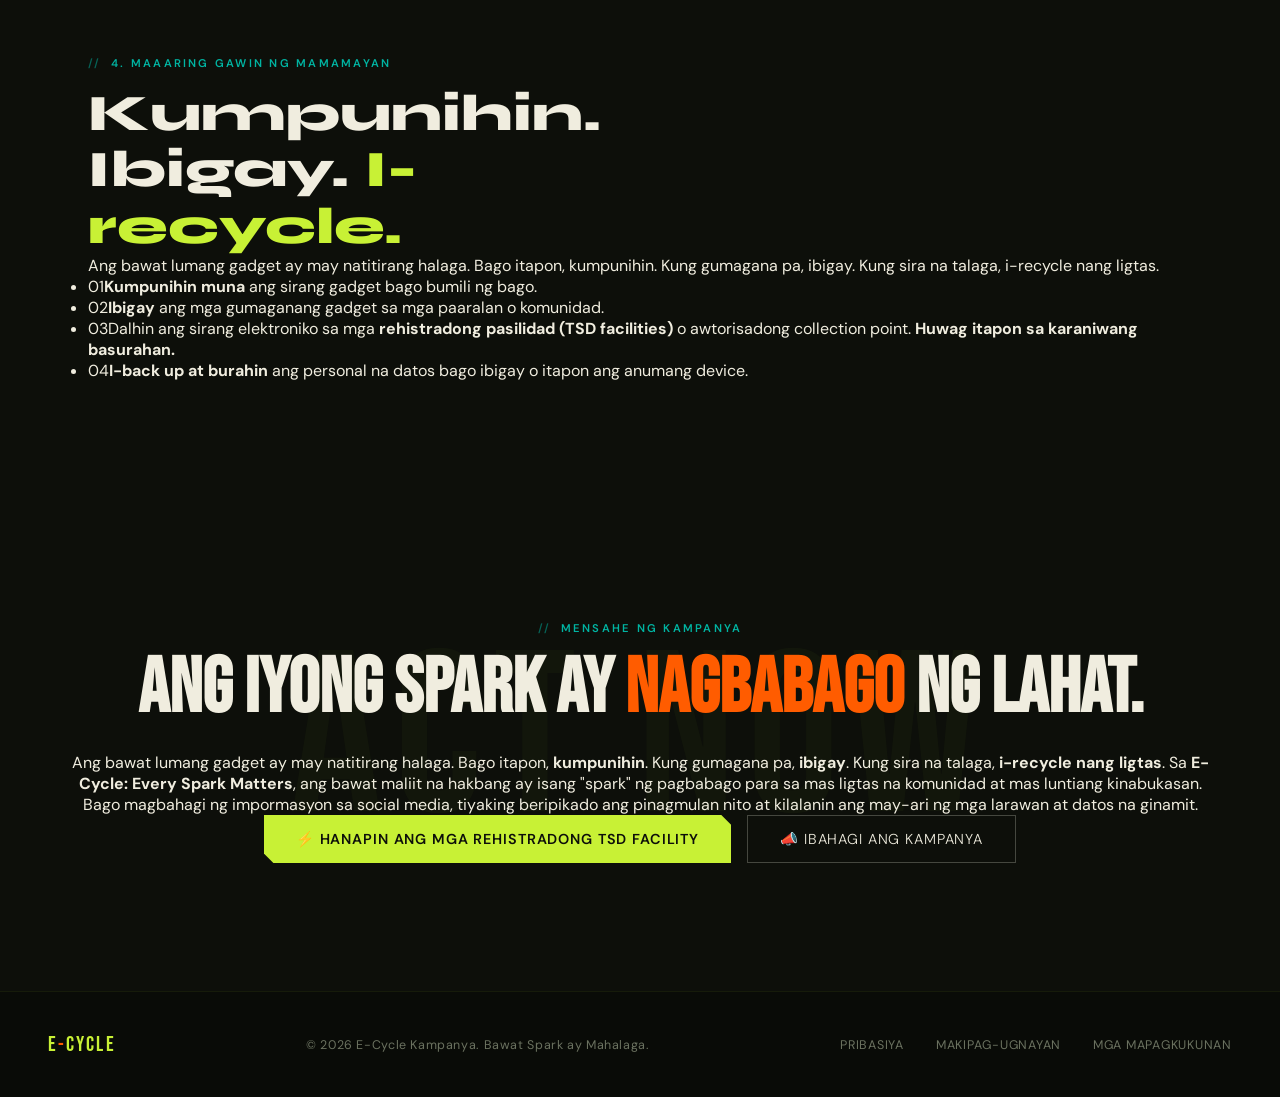
==== commit ff668540: "Update index.html" ====
--- a/index.html
+++ b/index.html
@@ -318,42 +318,6 @@
     </div>
   </section>
 
-  <!-- SANGGUNIAN -->
-  <div class="alt-section" id="sanggunian">
-    <div class="alt-inner">
-      <div class="section-tag">Listahan ng Sanggunian</div>
-      <h2 class="section-title" style="max-width:100%">Mga <em>sanggunian</em></h2>
-      <ol class="ref-list">
-        <li>BAN Toxics. (2024). <em>IWAS e-waste: BAN Toxics infographic for International E-Waste Day.</em> <a href="https://bantoxics.org/2024/10/14/iwas-ewaste-infographic/" target="_blank" rel="noopener">bantoxics.org</a></li>
-        <li>Department of Environment and Natural Resources, Environmental Management Bureau. (2023). <em>List of registered TSD facilities as of January 31, 2023</em> [PDF]. <a href="https://emb.gov.ph/wp-content/uploads/2023/02/TSD-as-of-January-31-2023.pdf" target="_blank" rel="noopener">emb.gov.ph</a></li>
-        <li>Eco groups urge government to ban importation of e-waste. (2020, Oktubre 13). <em>Manila Bulletin.</em> <a href="https://mb.com.ph/2020/10/13/eco-groups-urge-government-to-ban-importation-of-e-waste" target="_blank" rel="noopener">mb.com.ph</a></li>
-        <li>Fredelyn V., et al. (2025). E-waste management practices in selected public schools in the Philippines. <em>European Journal of Education.</em> <a href="https://doi.org/10.1111/ejed.70042" target="_blank" rel="noopener">doi.org/10.1111/ejed.70042</a></li>
-        <li>International Telecommunication Union & United Nations Institute for Training and Research. (2024). <em>The global e-waste monitor 2024.</em> <a href="https://www.itu.int/en/ITU-D/Environment/Pages/Publications/The-Global-E-Waste-Monitor-2024.aspx" target="_blank" rel="noopener">itu.int</a></li>
-        <li>Philippines among top e-waste producers in Southeast Asia. (2024, Marso 26). <em>The Philippine Star.</em> <a href="https://www.philstar.com/headlines/2024/03/26/2343299/philippines-among-top-e-waste-producers-sea" target="_blank" rel="noopener">philstar.com</a></li>
-        <li>Toward sustainable e-waste management: Insights from General Santos City. (2024). <em>Philippine EJournals.</em> <a href="https://ejournals.ph/article.php?id=25145" target="_blank" rel="noopener">ejournals.ph</a></li>
-        <li>Toxic e-waste in Asia jumps 63% in five years. (2017). <em>WIRED.</em> <a href="https://www.wired.com/story/un-south-east-south-asia-e-waste-environment/" target="_blank" rel="noopener">wired.com</a></li>
-        <li>United Nations. (n.d.). <em>Goal 12: Ensure sustainable consumption and production patterns.</em> <a href="https://sdgs.un.org/goals/goal12" target="_blank" rel="noopener">sdgs.un.org/goals/goal12</a></li>
-        <li>United Nations Environment Programme. (2024). <em>Food waste index report 2024.</em> <a href="https://www.unep.org/resources/publication/food-waste-index-report-2024" target="_blank" rel="noopener">unep.org</a></li>
-        <li>United Nations Industrial Development Organization. (2022). <em>The Philippines: Making money making e-waste safe.</em> <a href="https://www.unido.org/news/philippines-making-money-making-e-waste-safe" target="_blank" rel="noopener">unido.org</a></li>
-        <li>United Nations Statistics Division. (2025). <em>The Sustainable Development Goals report 2025: Goal 12—Responsible consumption and production.</em> <a href="https://unstats.un.org/sdgs/report/2025/Goal-12/" target="_blank" rel="noopener">unstats.un.org</a></li>
-        <li>WEEE management and policy frameworks in the Philippines: A mini review. (2025). <em>Annals of Tropical Research.</em> <a href="https://atr.vsu.edu.ph/article/view/526" target="_blank" rel="noopener">atr.vsu.edu.ph</a></li>
-      </ol>
-    </div>
-  </div>
-
-  <!-- REPLEKSYON -->
-  <section class="section reflection" id="repleksyon">
-    <div class="section-tag">3. Maikling Repleksyon</div>
-    <h2 class="section-title">Ano ang aking <em>natutunan</em>?</h2>
-    <div style="margin-top:3rem">
-      <p class="reveal">
-        Sa paggawa ng aking kampanya, natutunan ko na mahalaga ang <strong>SDG 12 o Responsible Consumption and Production</strong> sa wastong paggamit ng mga likas na yaman at pagbabawas ng basura, lalo na ang electronic waste. Napagtanto ko na ang mga lumang cellphone, laptop, charger, at iba pang elektronikong kagamitan ay hindi dapat basta itapon dahil maaari pa itong kumpunihin, gamitin muli, o i-recycle nang ligtas. Sa pamamagitan ng simpleng mga hakbang tulad ng pag-aayos ng mga gadget, pagbibigay ng mga kagamitang gumagana pa, at pagdadala ng e-waste sa angkop na pasilidad, makatutulong tayo sa pangangalaga ng kalikasan.
-      </p>
-      <p class="reveal">
-        Natutunan ko rin na mahalaga ang <strong>digital citizenship</strong> sa pagpapalaganap ng kamalayan at positibong pagbabago. Sa pamamagitan ng responsableng paggamit ng website at social media, mas maraming tao ang maaaring maabot ng kampanya at mahikayat na kumilos para sa kapaligiran. Gayunpaman, dapat tiyakin na tama at mapagkakatiwalaan ang mga ibinabahaging impormasyon, kilala ang mga pinagkukunan, at iginagalang ang karapatan ng ibang tao. Sa huli, napagtanto ko na ang teknolohiya ay hindi lamang para sa komunikasyon at libangan, kundi maaari ring gamitin upang magbigay-kaalaman, magtaguyod ng responsableng pagkilos, at makatulong sa pagbuo ng mas malinis at napapanatiling kinabukasan.
-      </p>
-    </div>
-  </section>
 
   <!-- FOOTER -->
   <footer>
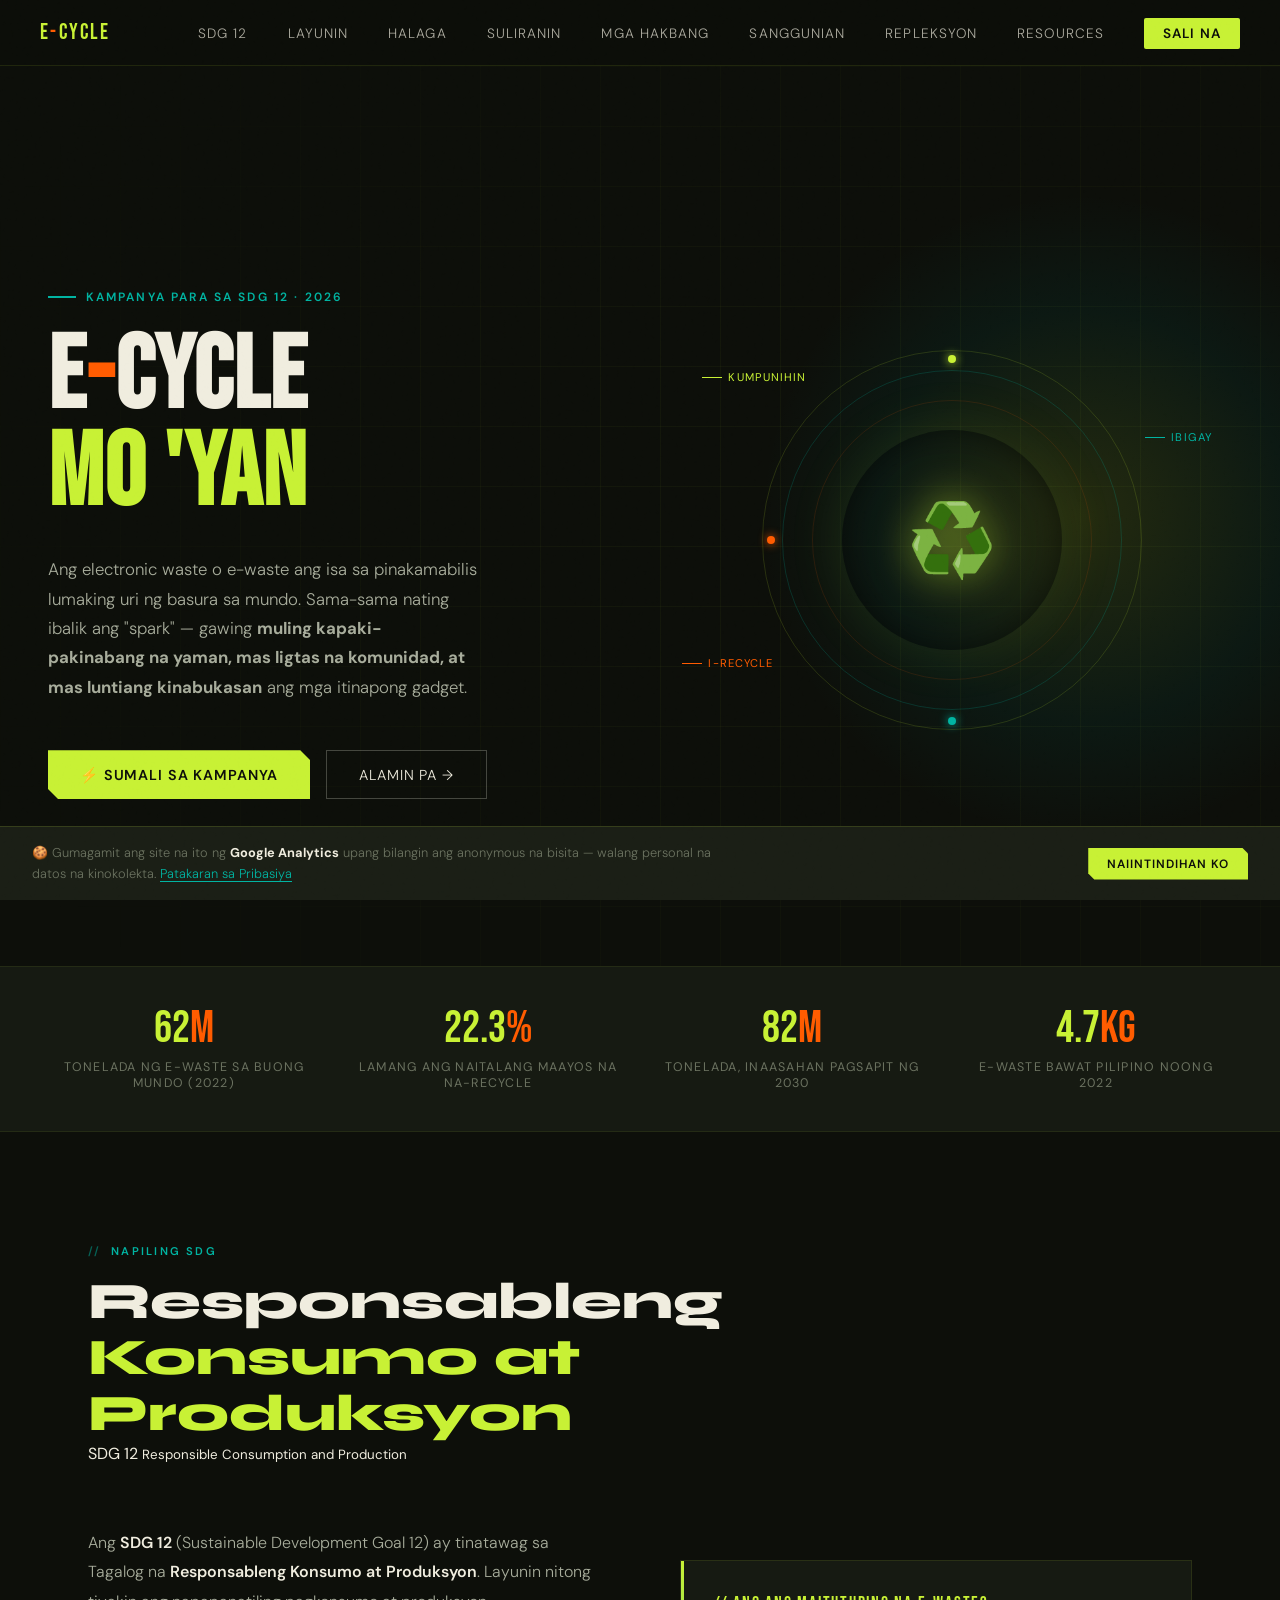
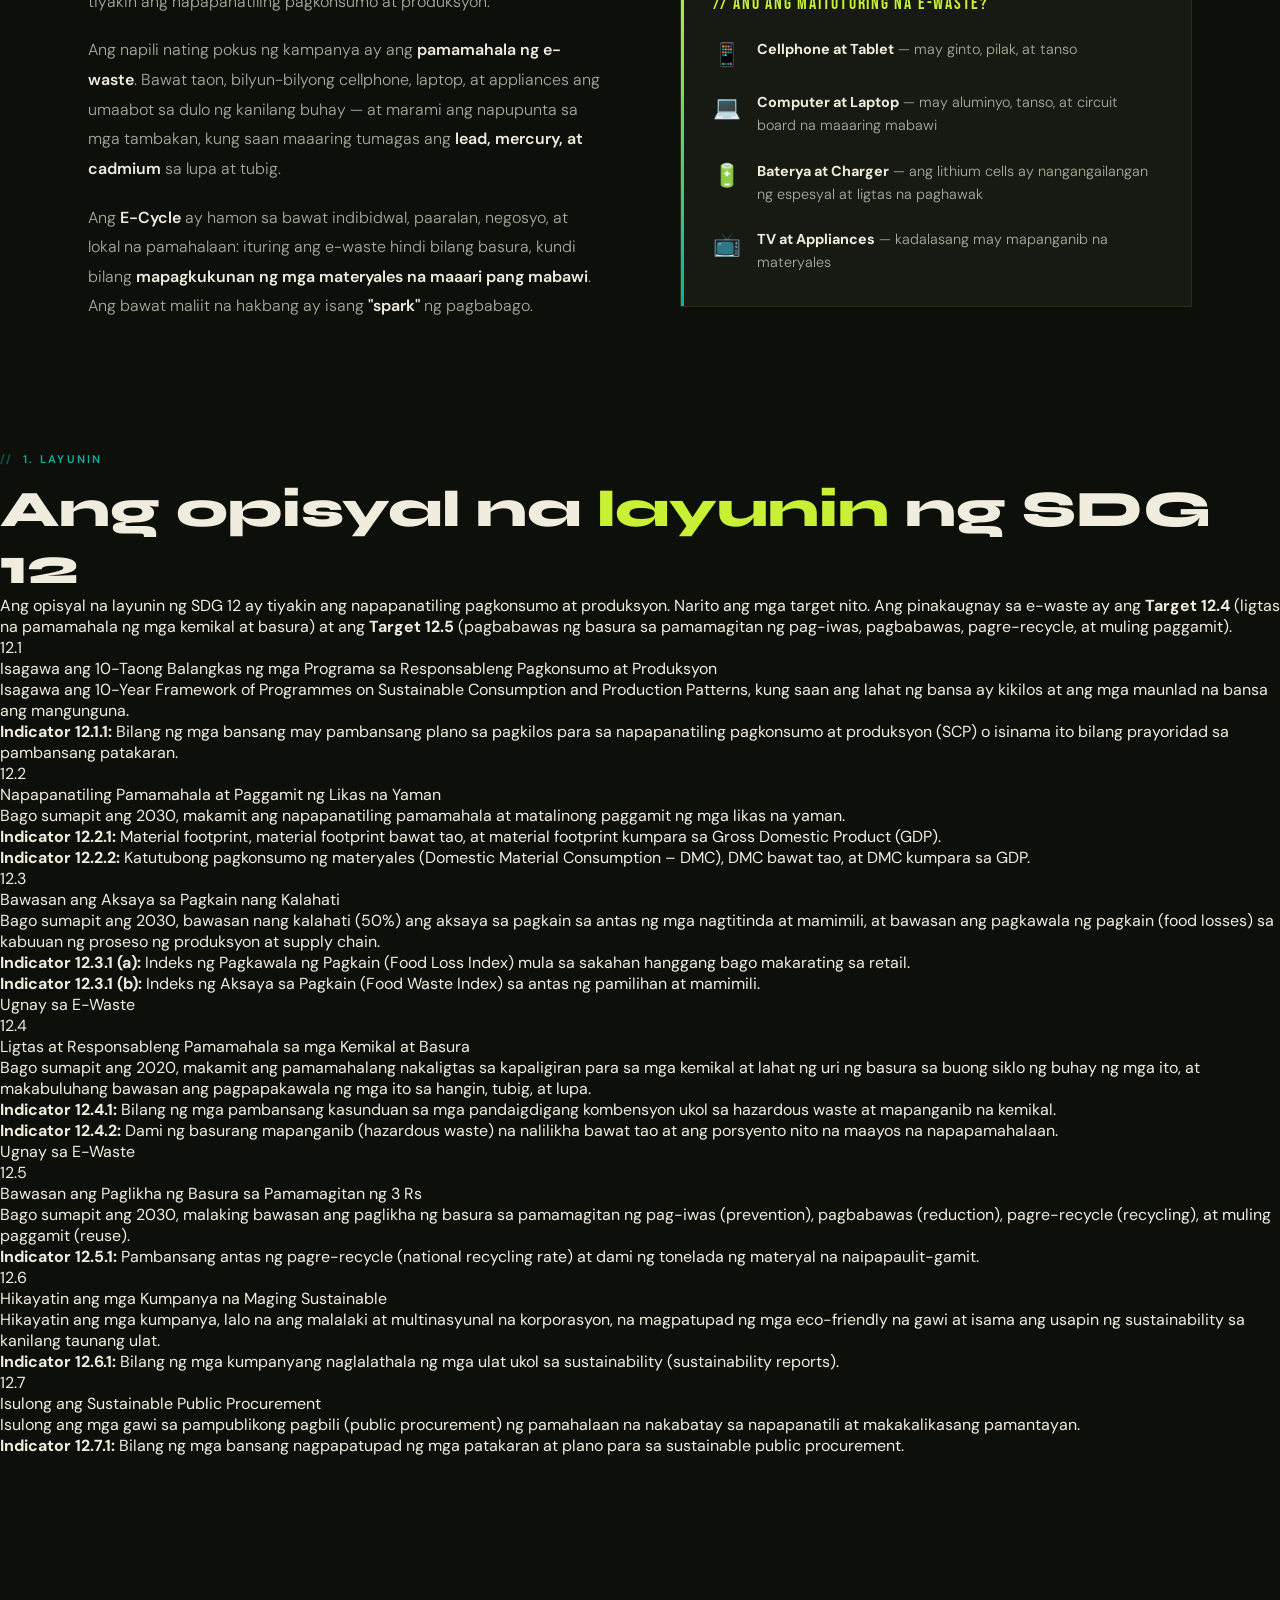
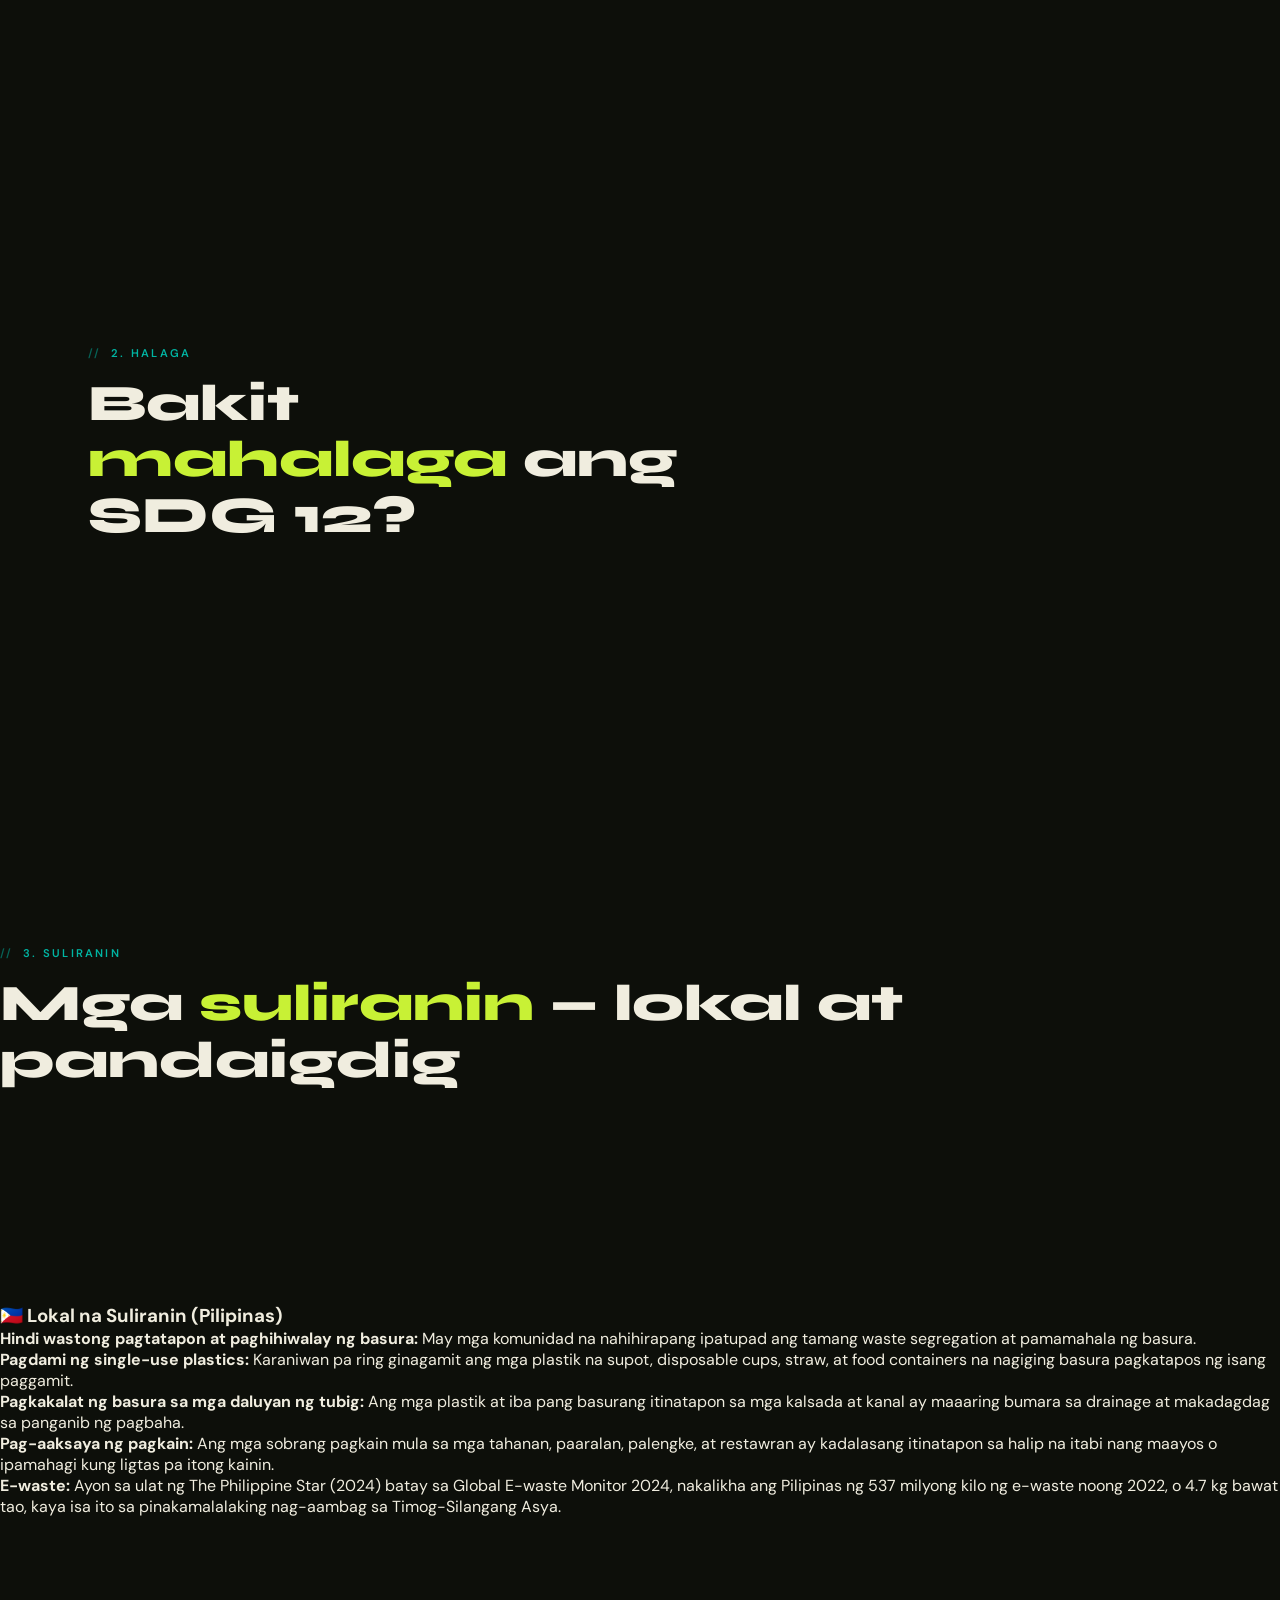
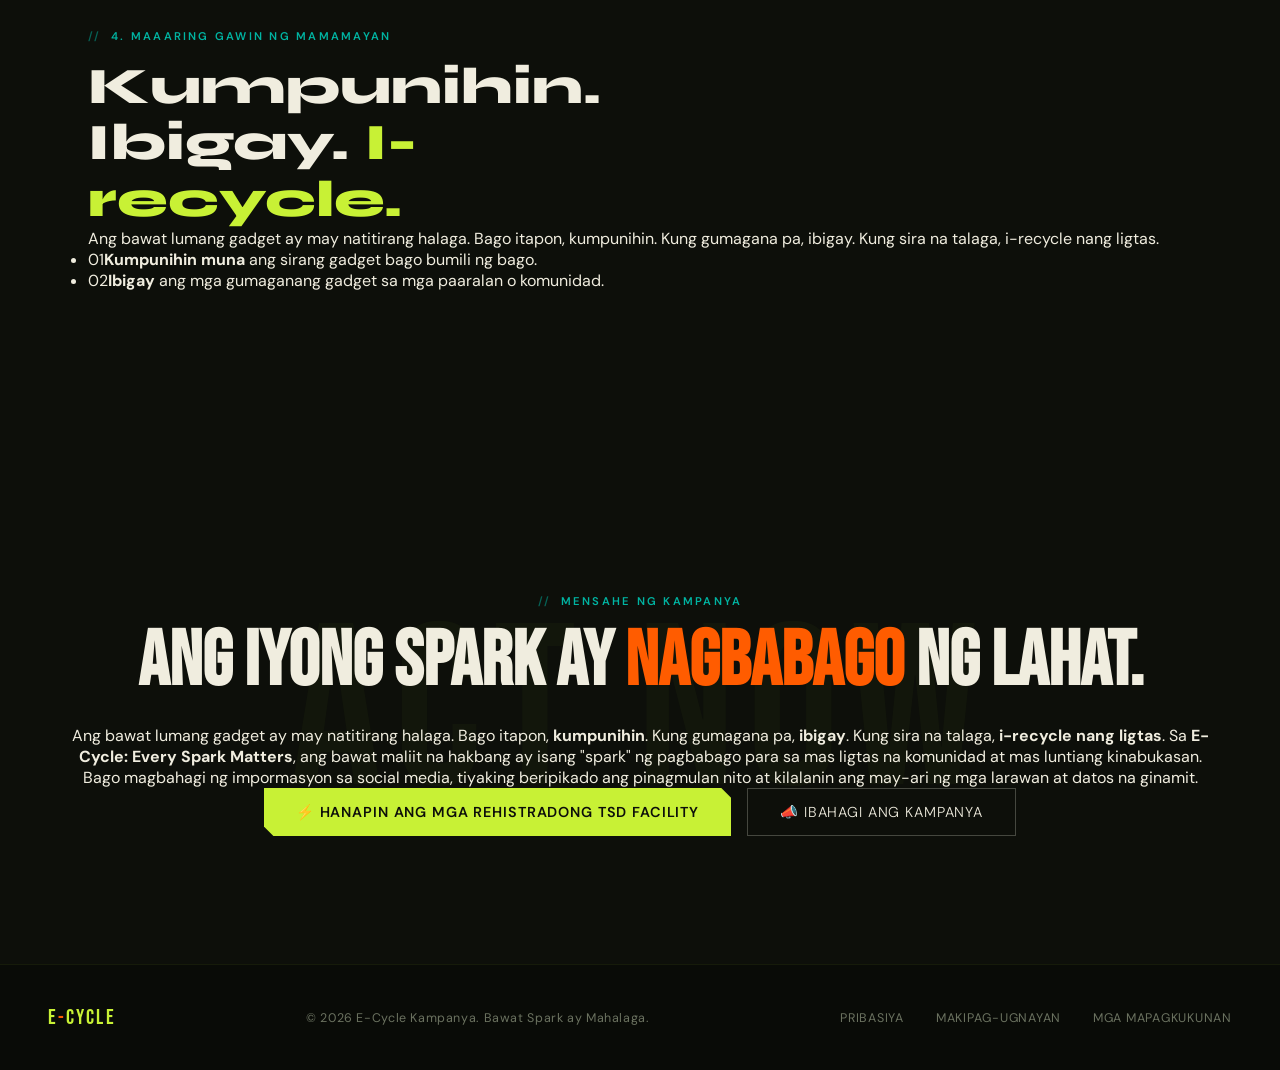
==== commit e40e65c8: "Update index.html" ====
--- a/index.html
+++ b/index.html
@@ -24,8 +24,8 @@
       <li><a href="#gawin">Mga Hakbang</a></li>
       <li><a href="#sanggunian">Sanggunian</a></li>
       <li><a href="#repleksyon">Repleksyon</a></li>
-      <li><a href="resources.html">Mga Mapagkukunan</a></li>
-      <li><a href="#join" class="nav-cta">Sumali Ngayon</a></li>
+      <li><a href="resources.html">Resources</a></li>
+      <li><a href="#join" class="nav-cta">Sali Na</a></li>
     </ul>
   </nav>
 
@@ -36,8 +36,7 @@
       <div class="hero-eyebrow">Kampanya para sa SDG 12 · 2026</div>
       <h1 class="hero-title">
         E<span class="accent-o">-</span>Cycle
-        <span class="accent">Bawat Spark</span>
-        ay Mahalaga.
+        <span class="accent">Mo 'Yan</span>
       </h1>
       <p class="hero-sub">
         Ang electronic waste o e-waste ang isa sa pinakamabilis lumaking uri ng basura sa mundo.
@@ -45,7 +44,7 @@
       </p>
       <div class="hero-actions">
         <a href="#join" class="btn-primary">⚡ Sumali sa Kampanya</a>
-        <a href="#about" class="btn-secondary">Alamin ang Higit Pa →</a>
+        <a href="#about" class="btn-secondary">Alamin Pa →</a>
       </div>
     </div>
 
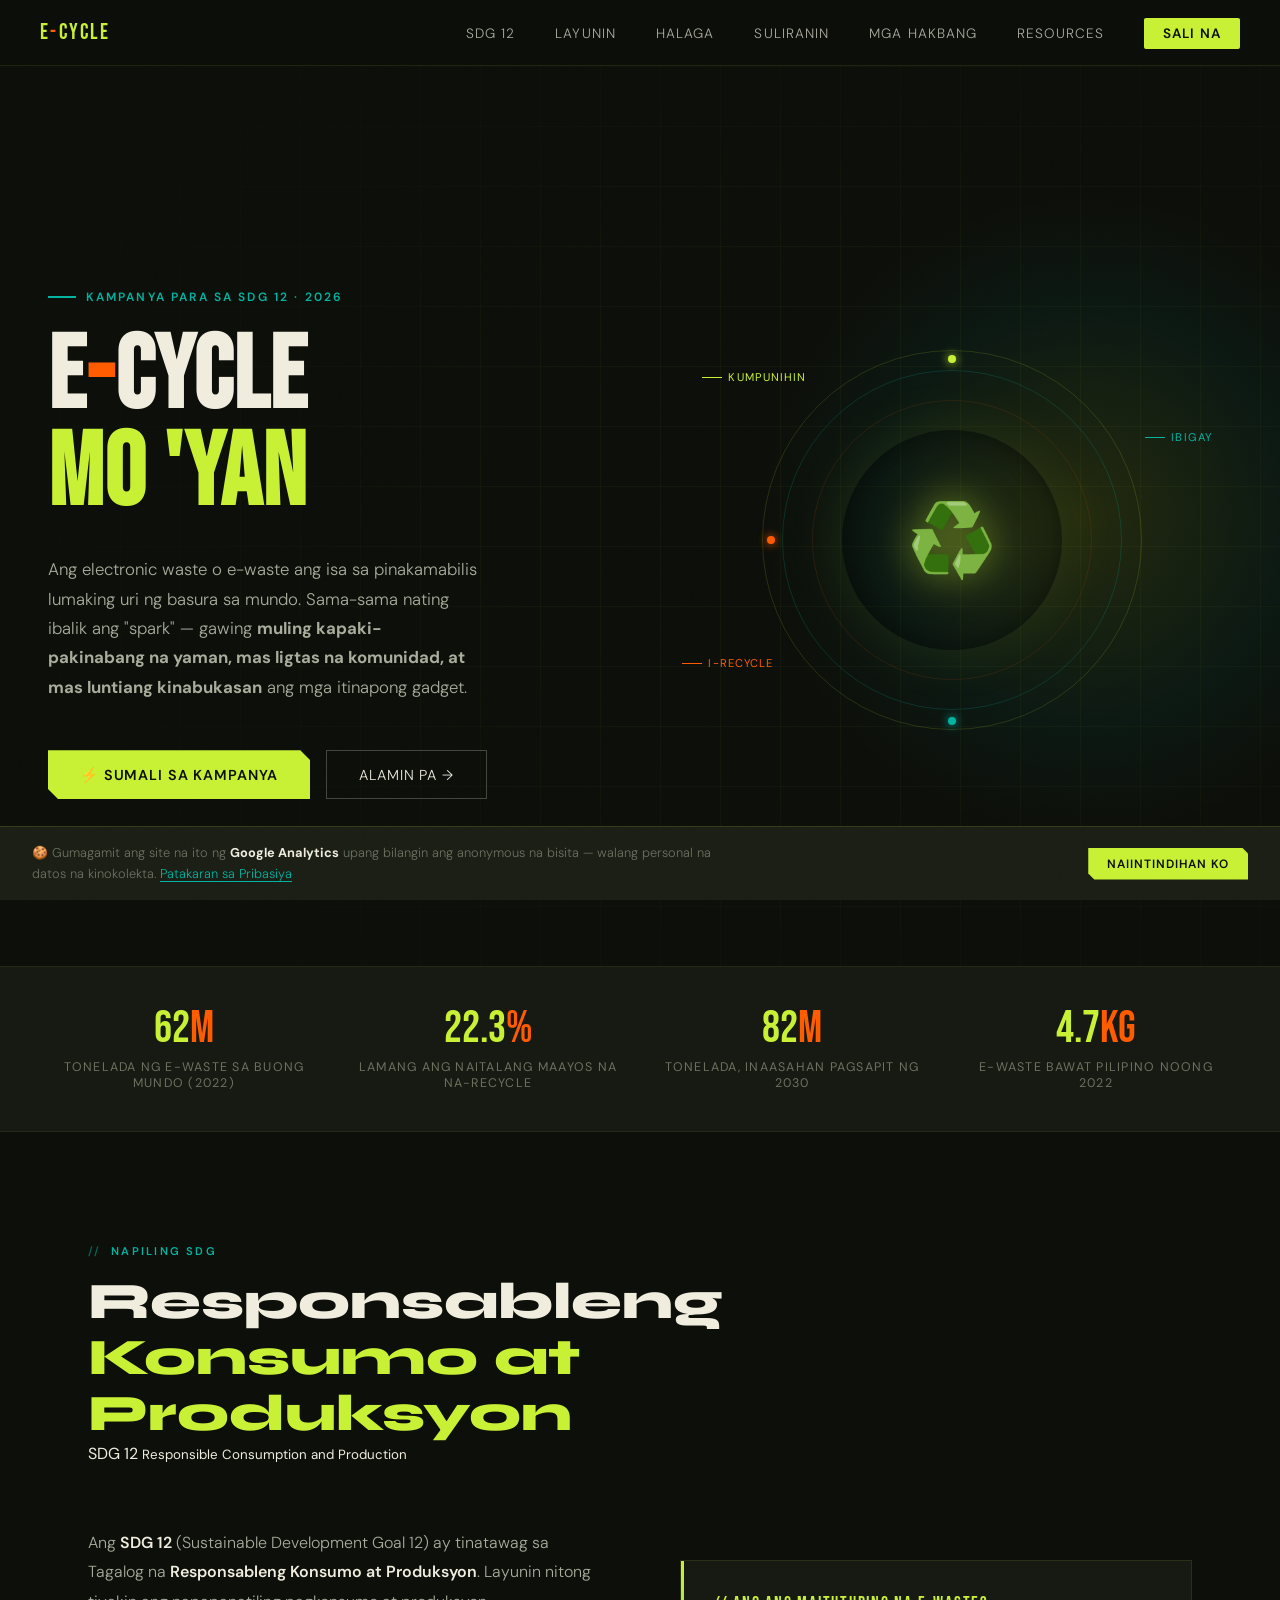
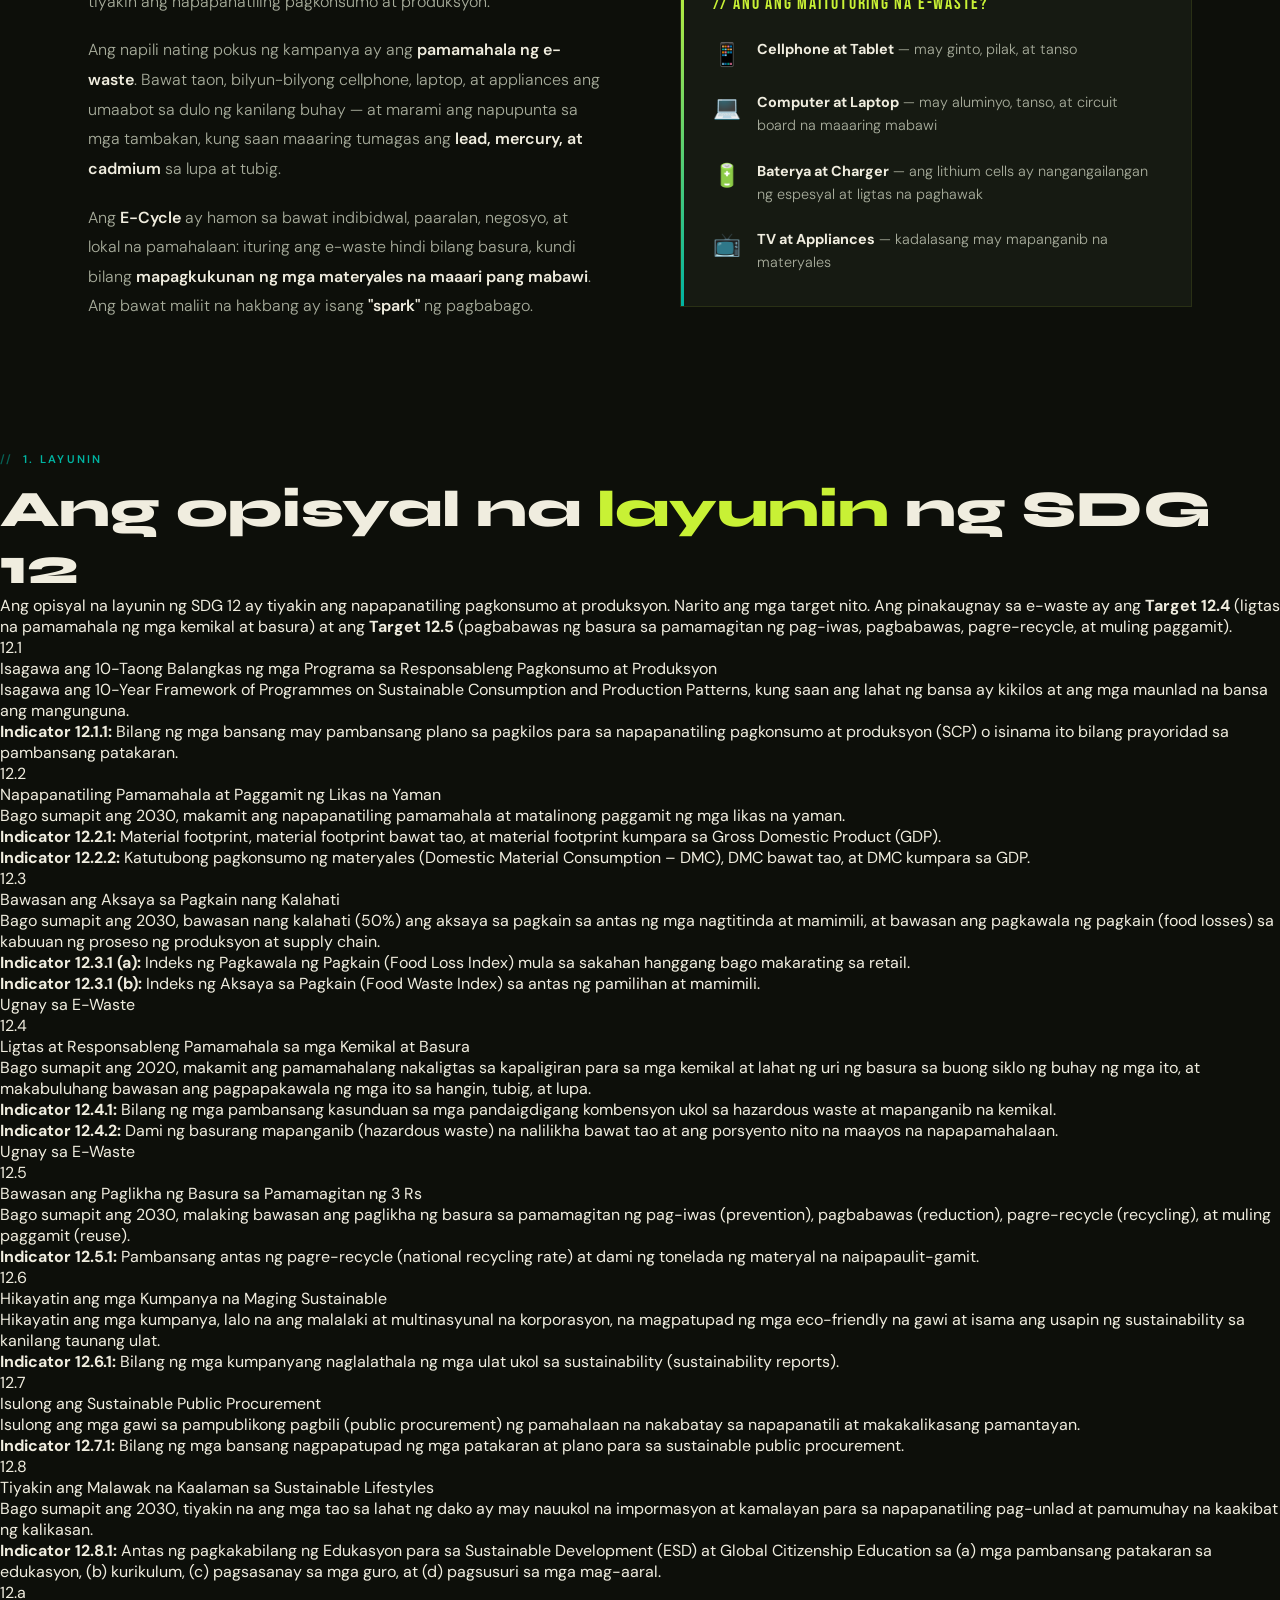
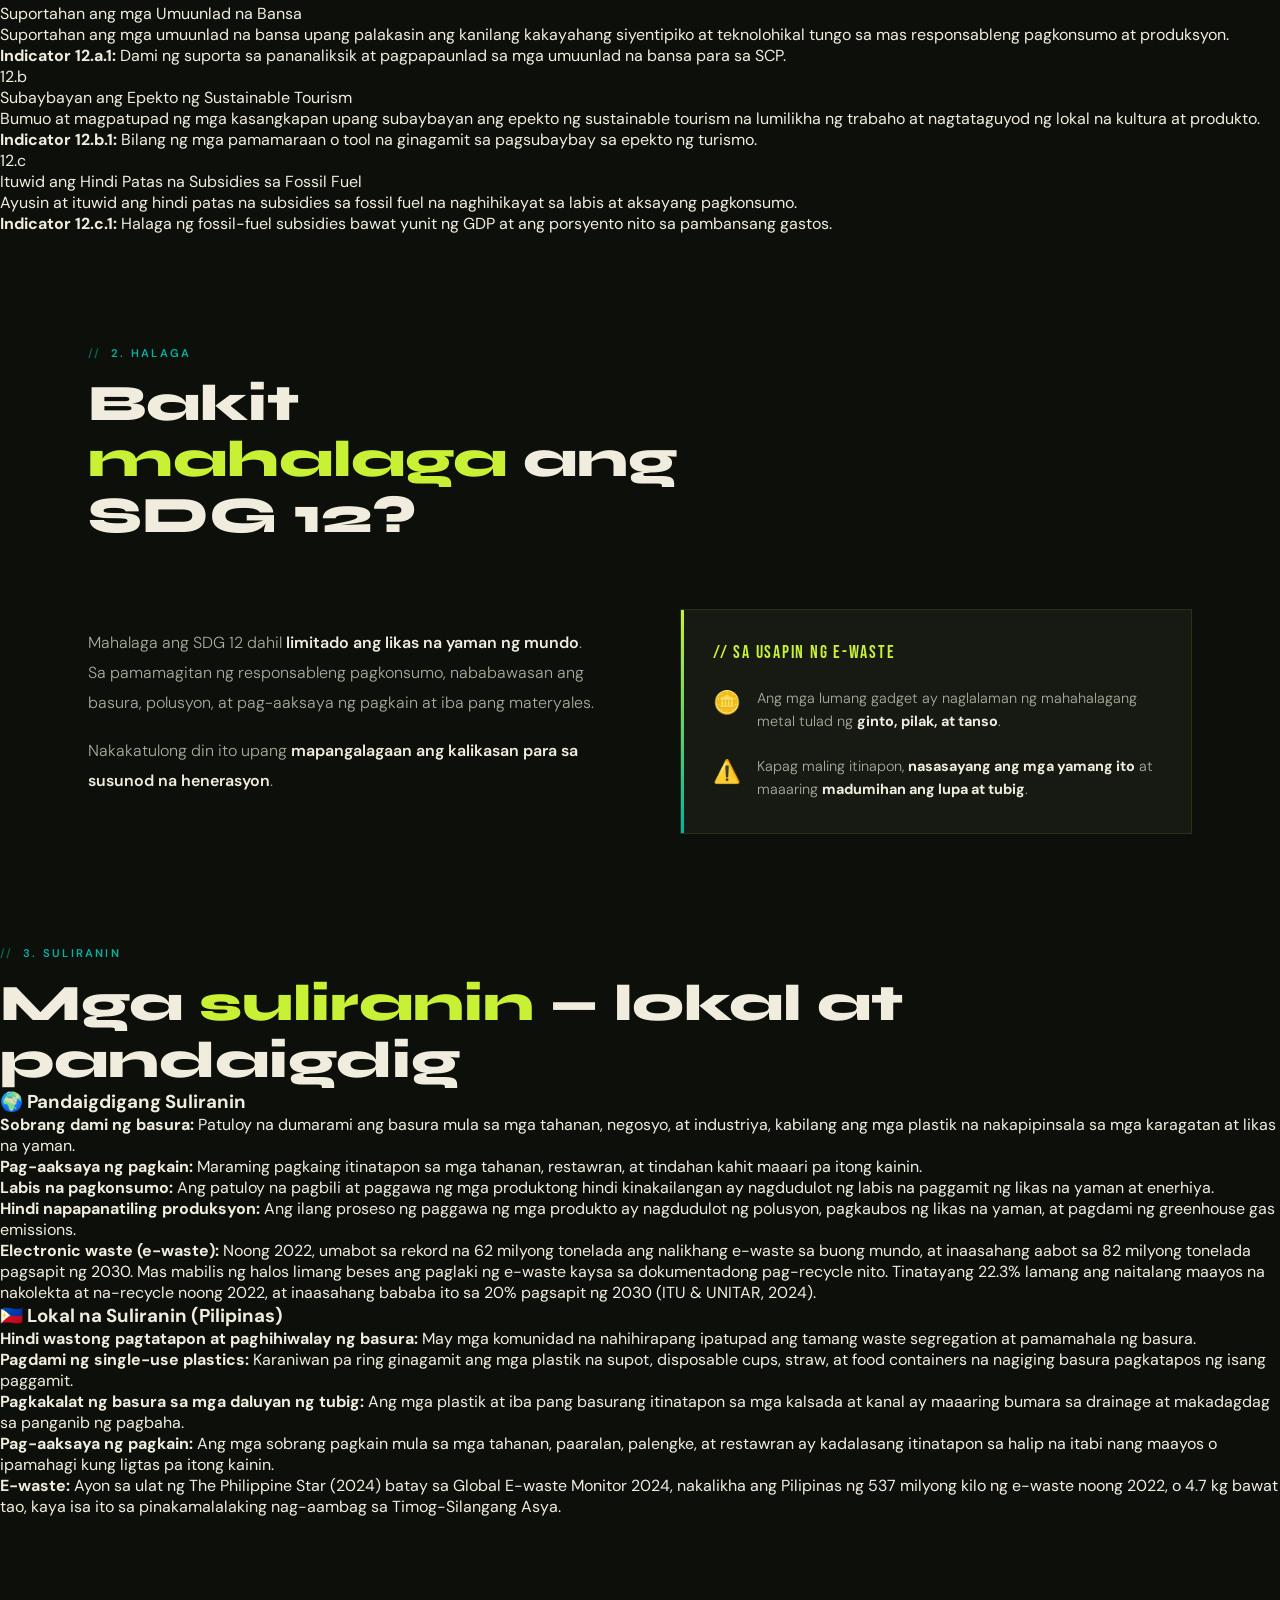
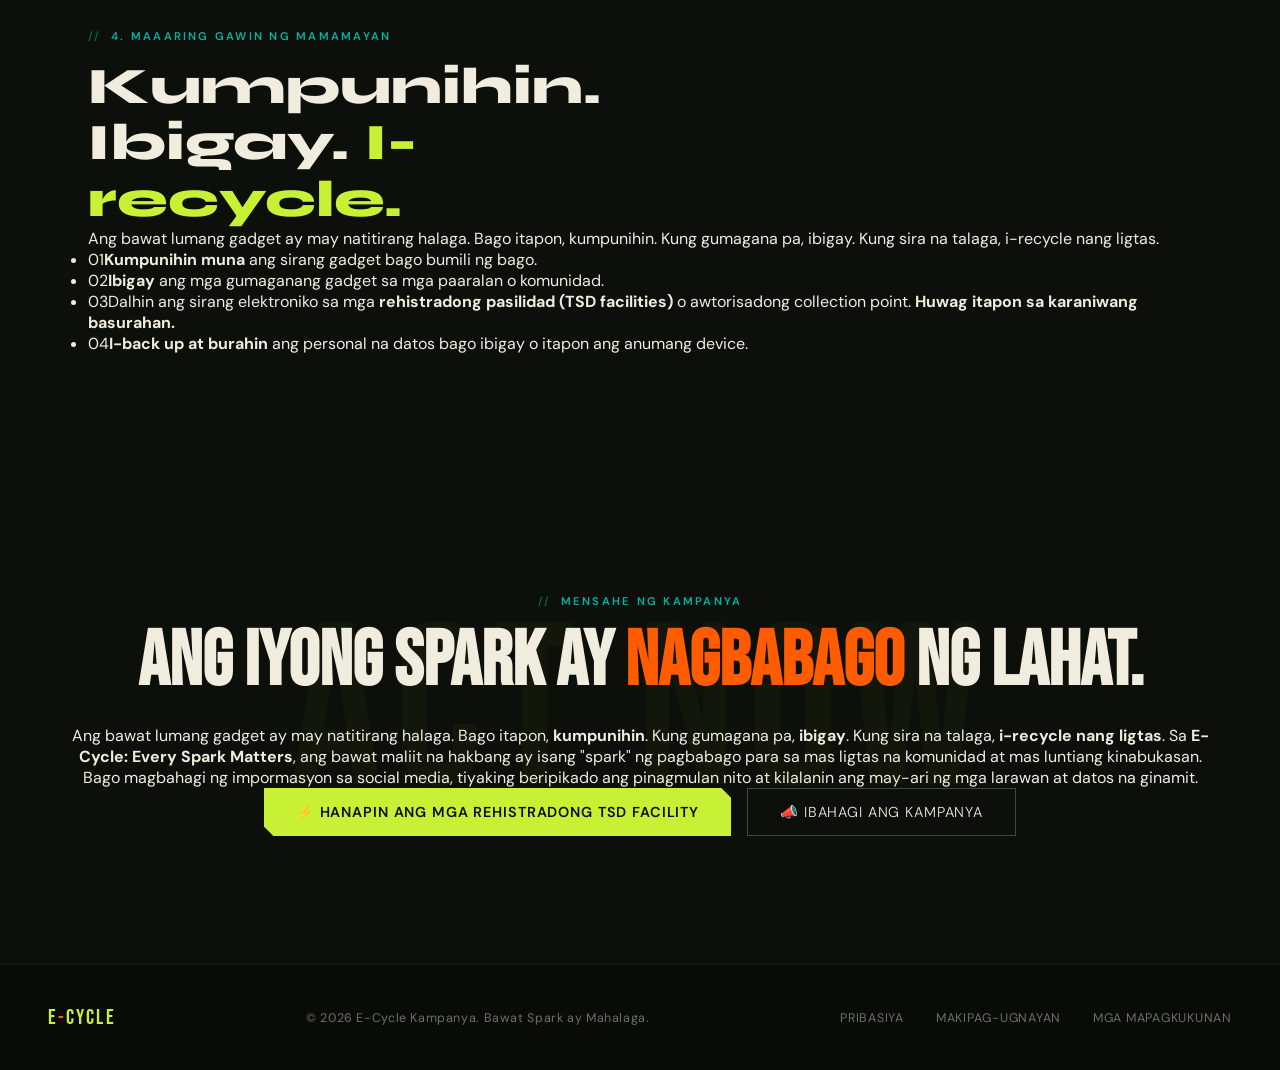
==== commit 005462e2: "Update index.html" ====
--- a/index.html
+++ b/index.html
@@ -22,8 +22,6 @@
       <li><a href="#halaga">Halaga</a></li>
       <li><a href="#suliranin">Suliranin</a></li>
       <li><a href="#gawin">Mga Hakbang</a></li>
-      <li><a href="#sanggunian">Sanggunian</a></li>
-      <li><a href="#repleksyon">Repleksyon</a></li>
       <li><a href="resources.html">Resources</a></li>
       <li><a href="#join" class="nav-cta">Sali Na</a></li>
     </ul>
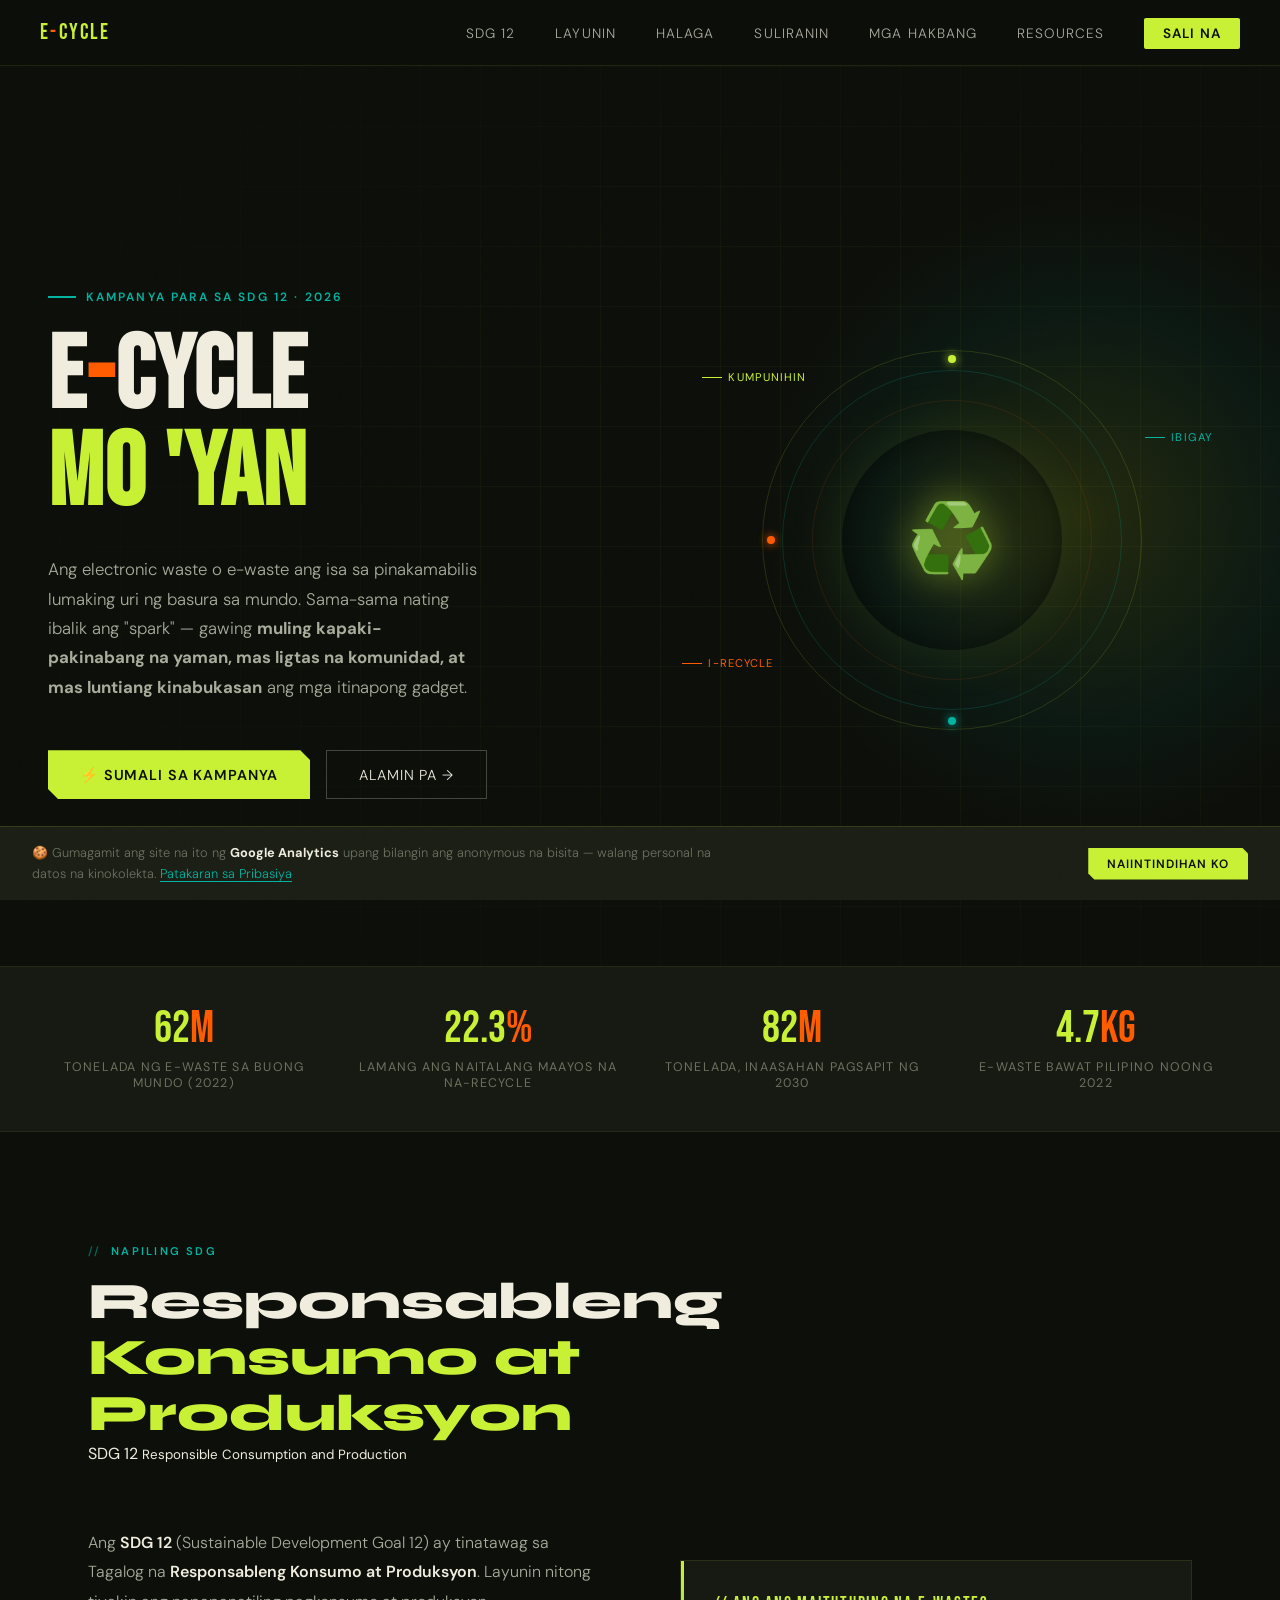
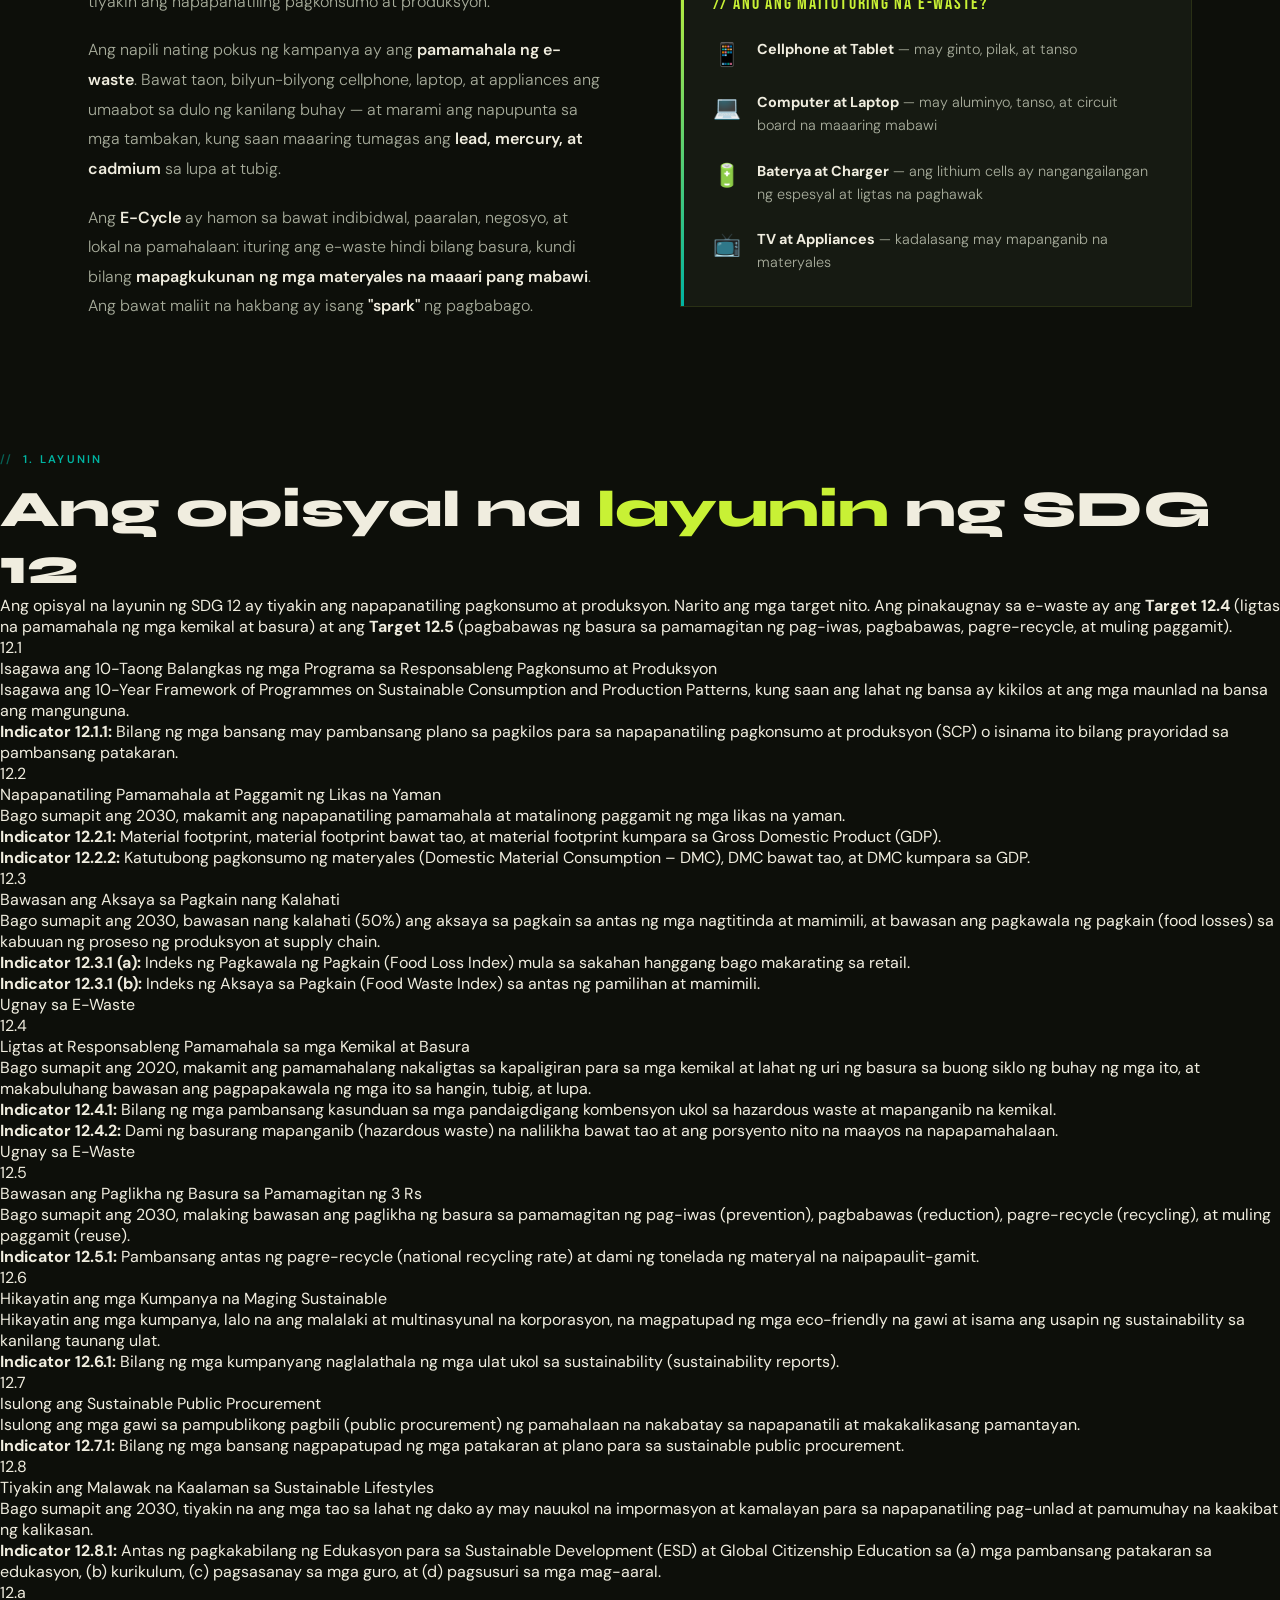
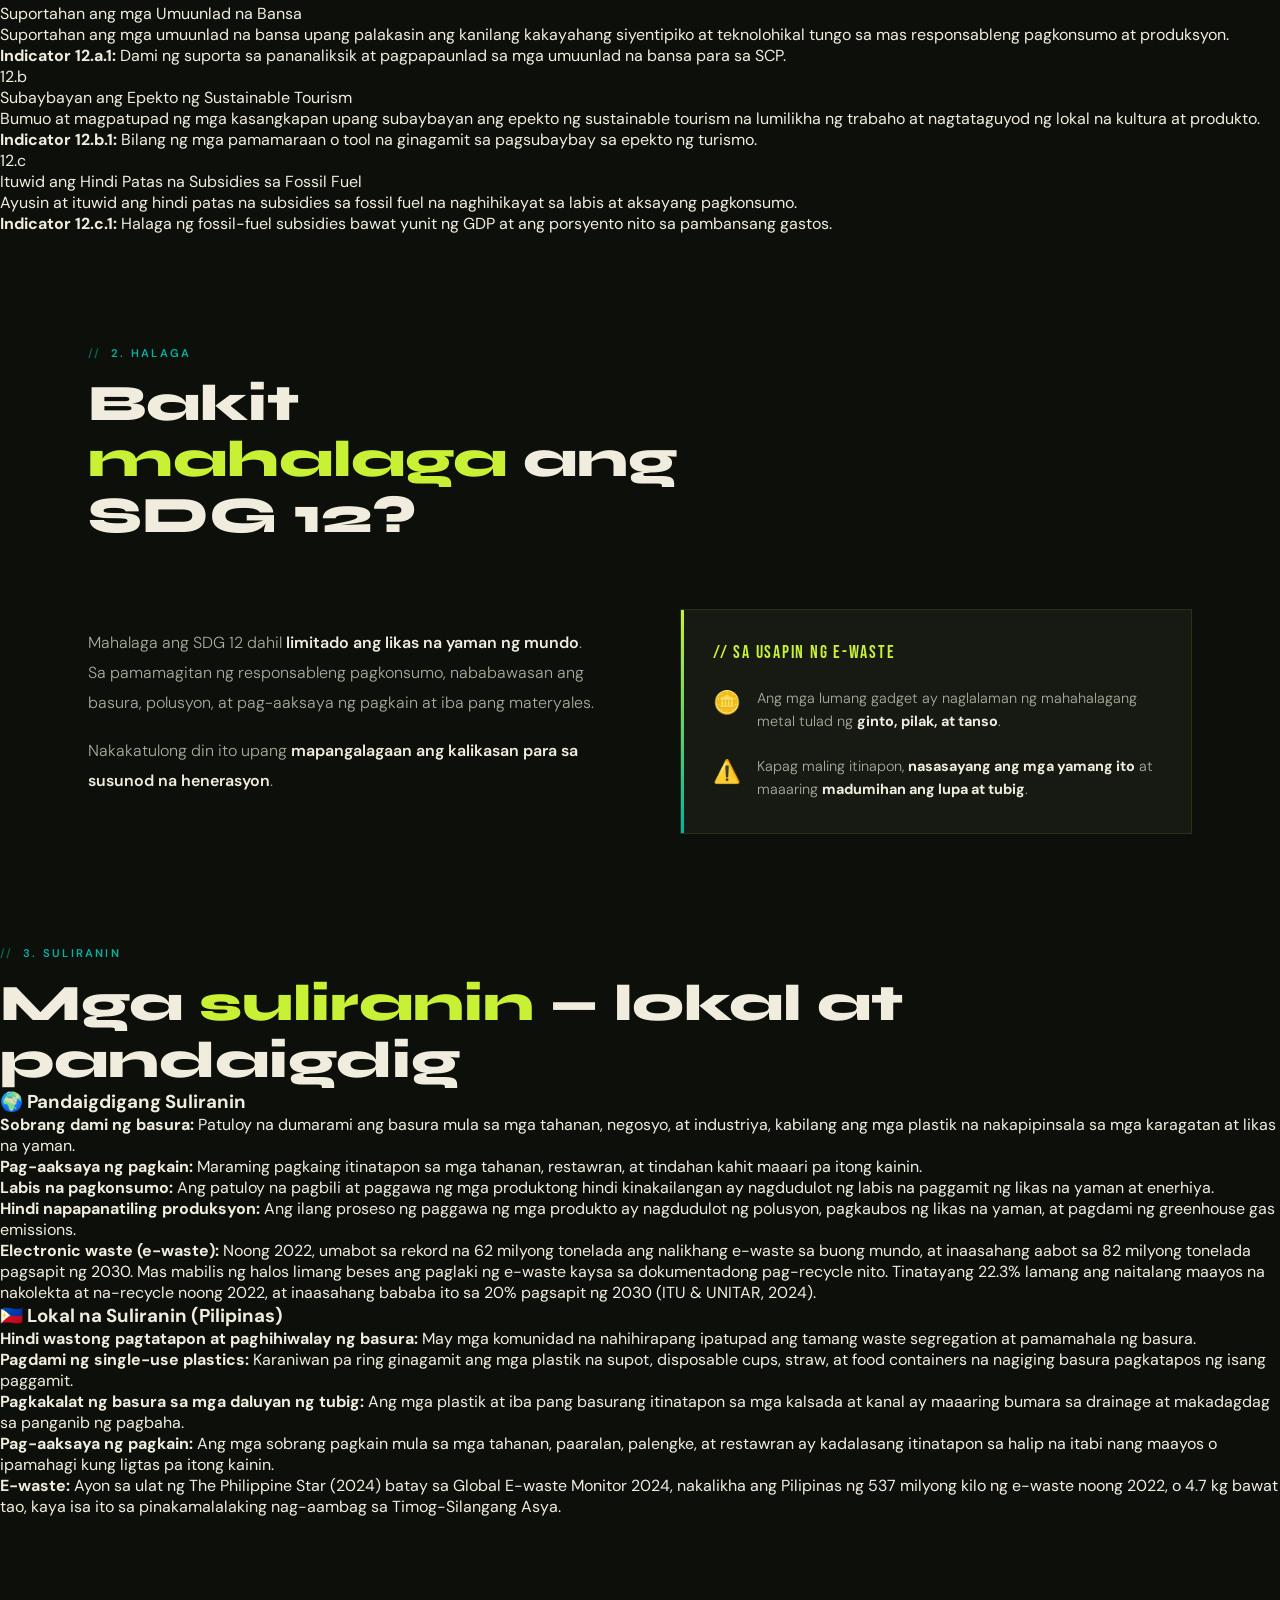
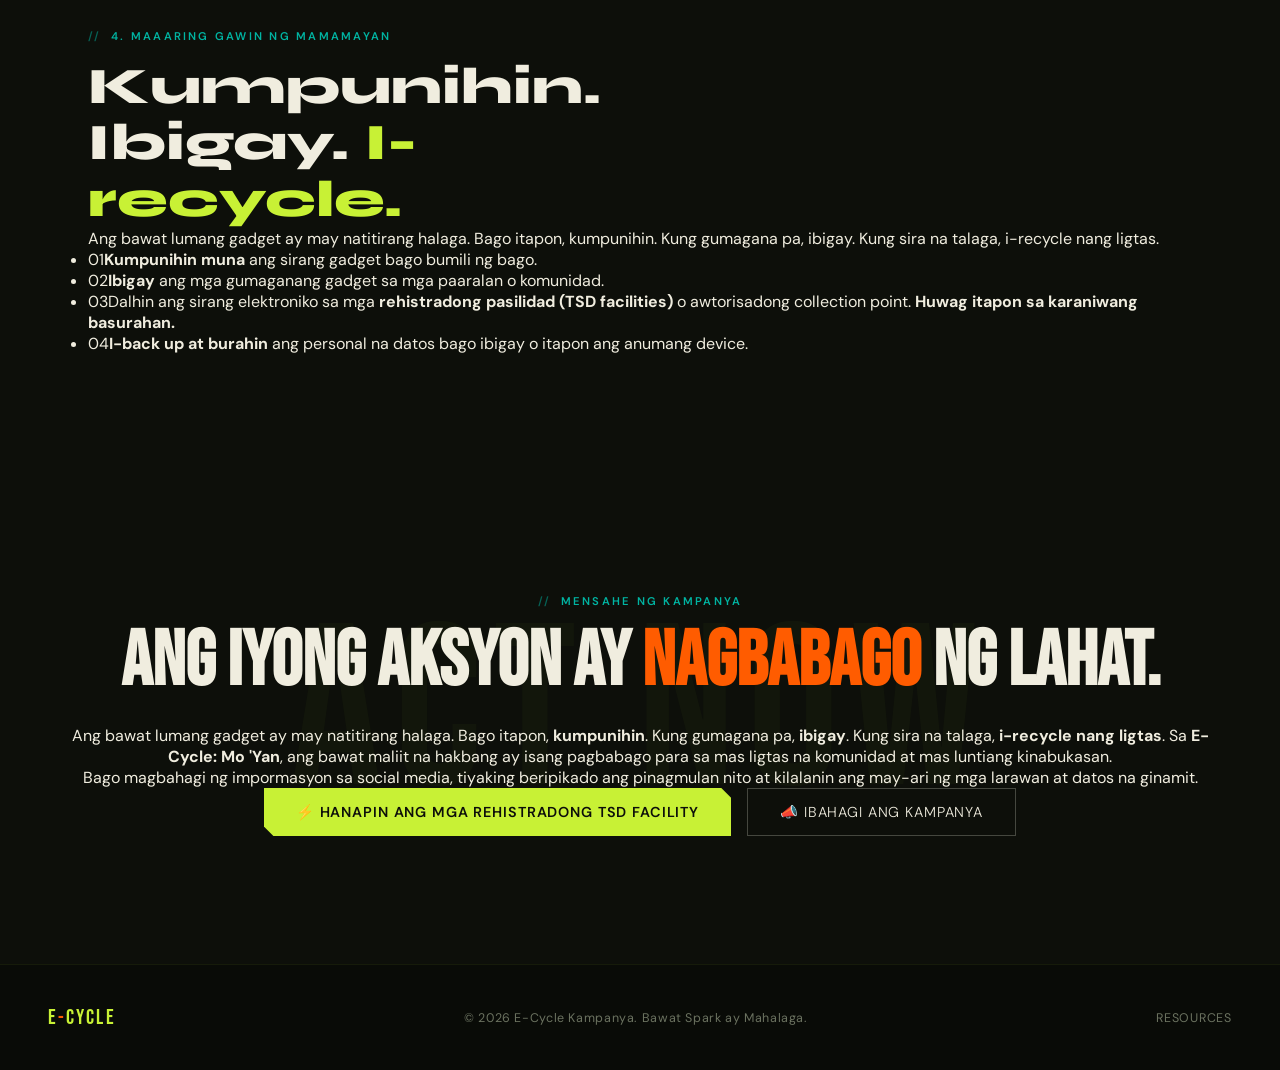
==== commit 7df5d49b: "Update index.html" ====
--- a/index.html
+++ b/index.html
@@ -301,9 +301,9 @@
   <section class="cta-section" id="join">
     <div class="cta-inner">
       <div class="section-tag" style="justify-content:center">Mensahe ng Kampanya</div>
-      <h2 class="cta-title">Ang Iyong Spark ay <span>Nagbabago</span> ng Lahat.</h2>
+      <h2 class="cta-title">Ang Iyong Aksyon ay <span>Nagbabago</span> ng Lahat.</h2>
       <div class="message-box">
-        Ang bawat lumang gadget ay may natitirang halaga. Bago itapon, <strong>kumpunihin</strong>. Kung gumagana pa, <strong>ibigay</strong>. Kung sira na talaga, <strong>i-recycle nang ligtas</strong>. Sa <strong>E-Cycle: Every Spark Matters</strong>, ang bawat maliit na hakbang ay isang "spark" ng pagbabago para sa mas ligtas na komunidad at mas luntiang kinabukasan.
+        Ang bawat lumang gadget ay may natitirang halaga. Bago itapon, <strong>kumpunihin</strong>. Kung gumagana pa, <strong>ibigay</strong>. Kung sira na talaga, <strong>i-recycle nang ligtas</strong>. Sa <strong>E-Cycle: Mo 'Yan</strong>, ang bawat maliit na hakbang ay isang pagbabago para sa mas ligtas na komunidad at mas luntiang kinabukasan.
       </div>
       <p class="verify-note">
         Bago magbahagi ng impormasyon sa social media, tiyaking beripikado ang pinagmulan nito at kilalanin ang may-ari ng mga larawan at datos na ginamit.
@@ -321,9 +321,7 @@
     <div class="footer-logo">E<span>-</span>Cycle</div>
     <div class="footer-copy">© 2026 E-Cycle Kampanya. Bawat Spark ay Mahalaga.</div>
     <div class="footer-links">
-      <a href="privacy.html">Pribasiya</a>
-      <a href="contact.html">Makipag-ugnayan</a>
-      <a href="resources.html">Mga Mapagkukunan</a>
+      <a href="resources.html">Resources</a>
     </div>
   </footer>
 
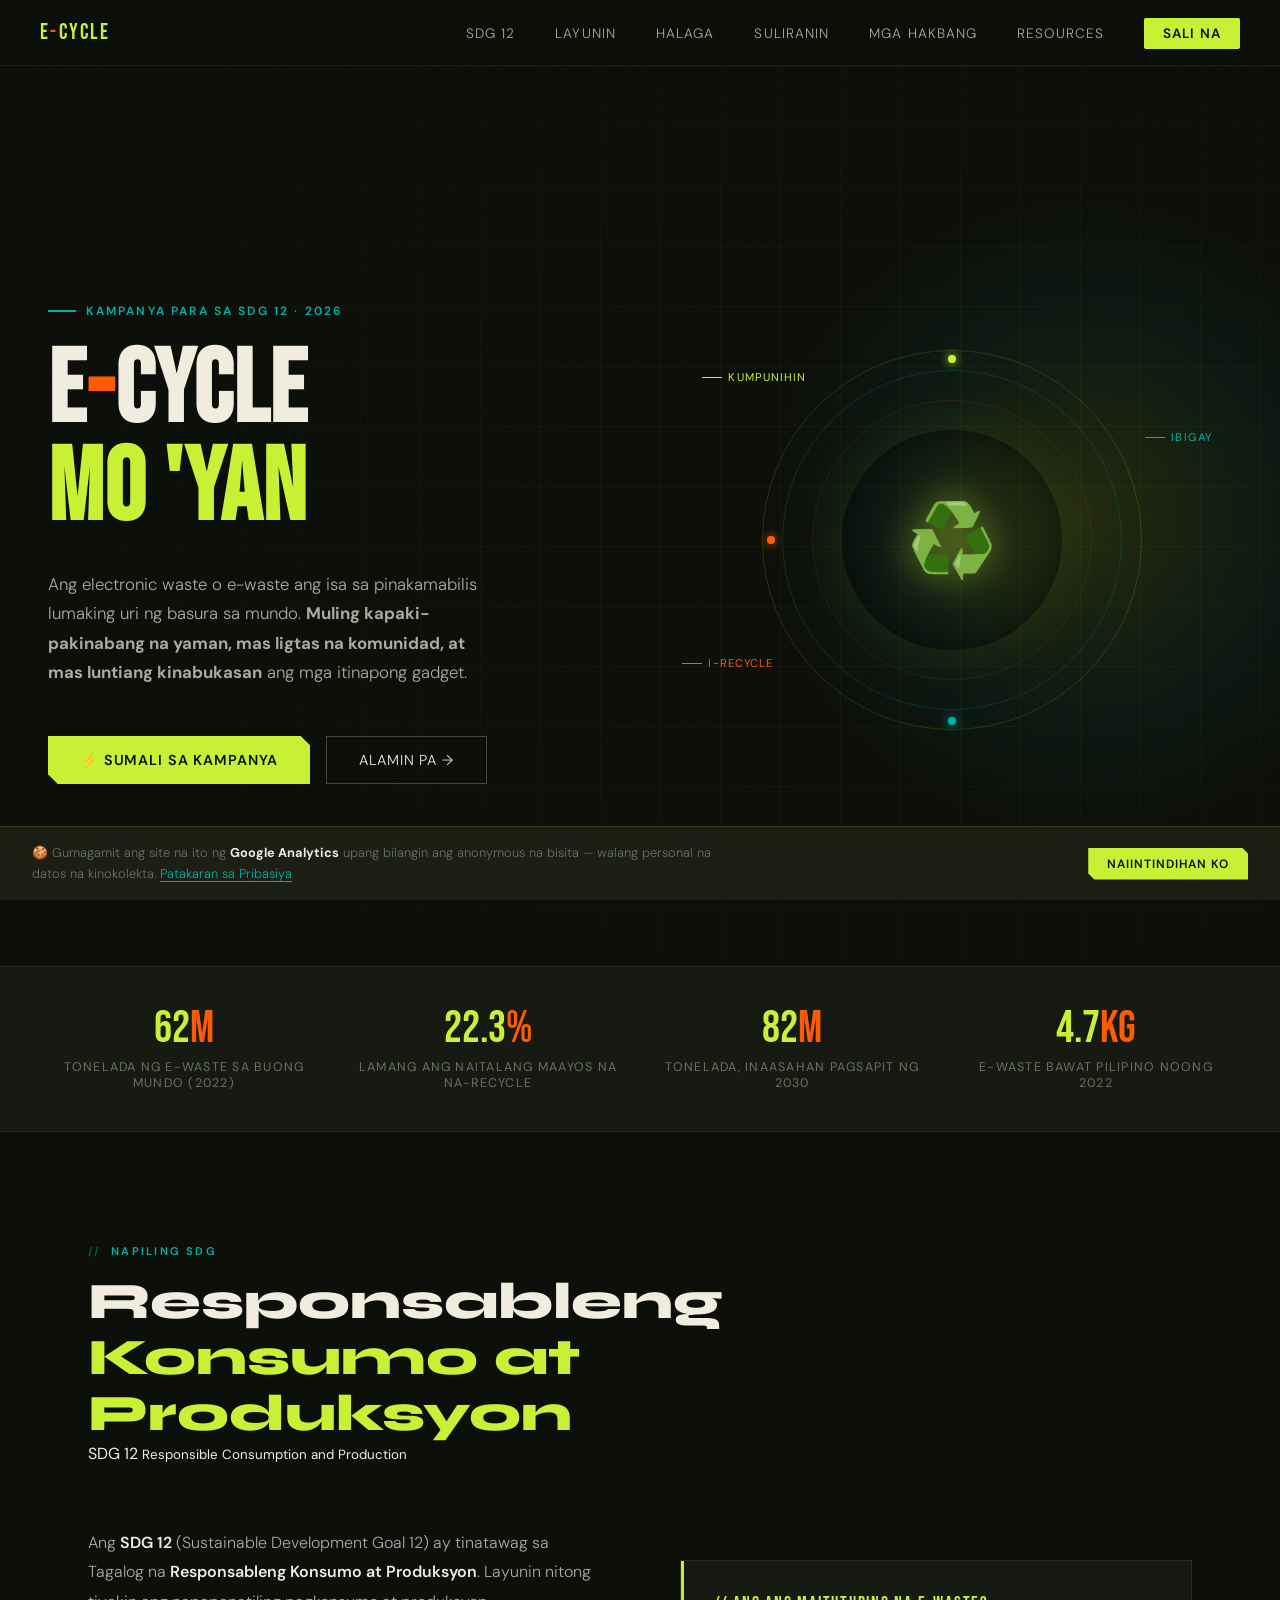
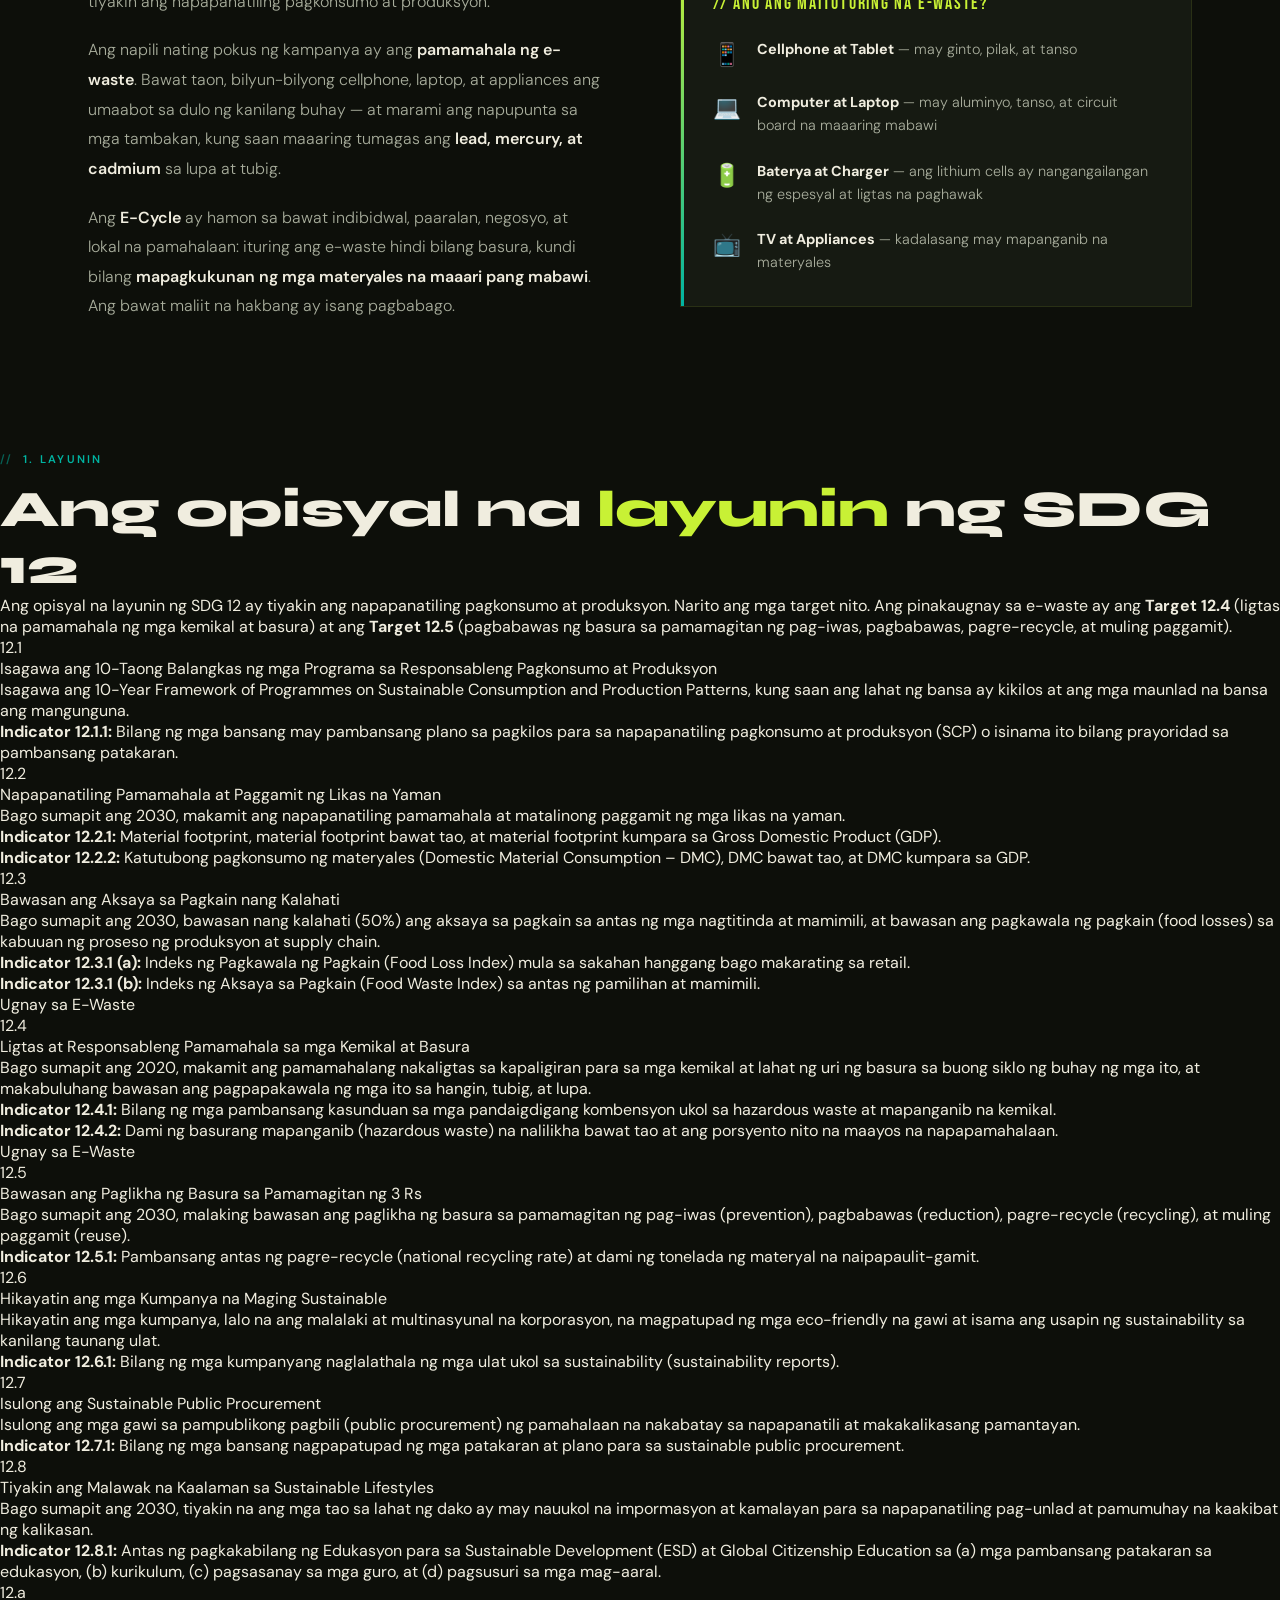
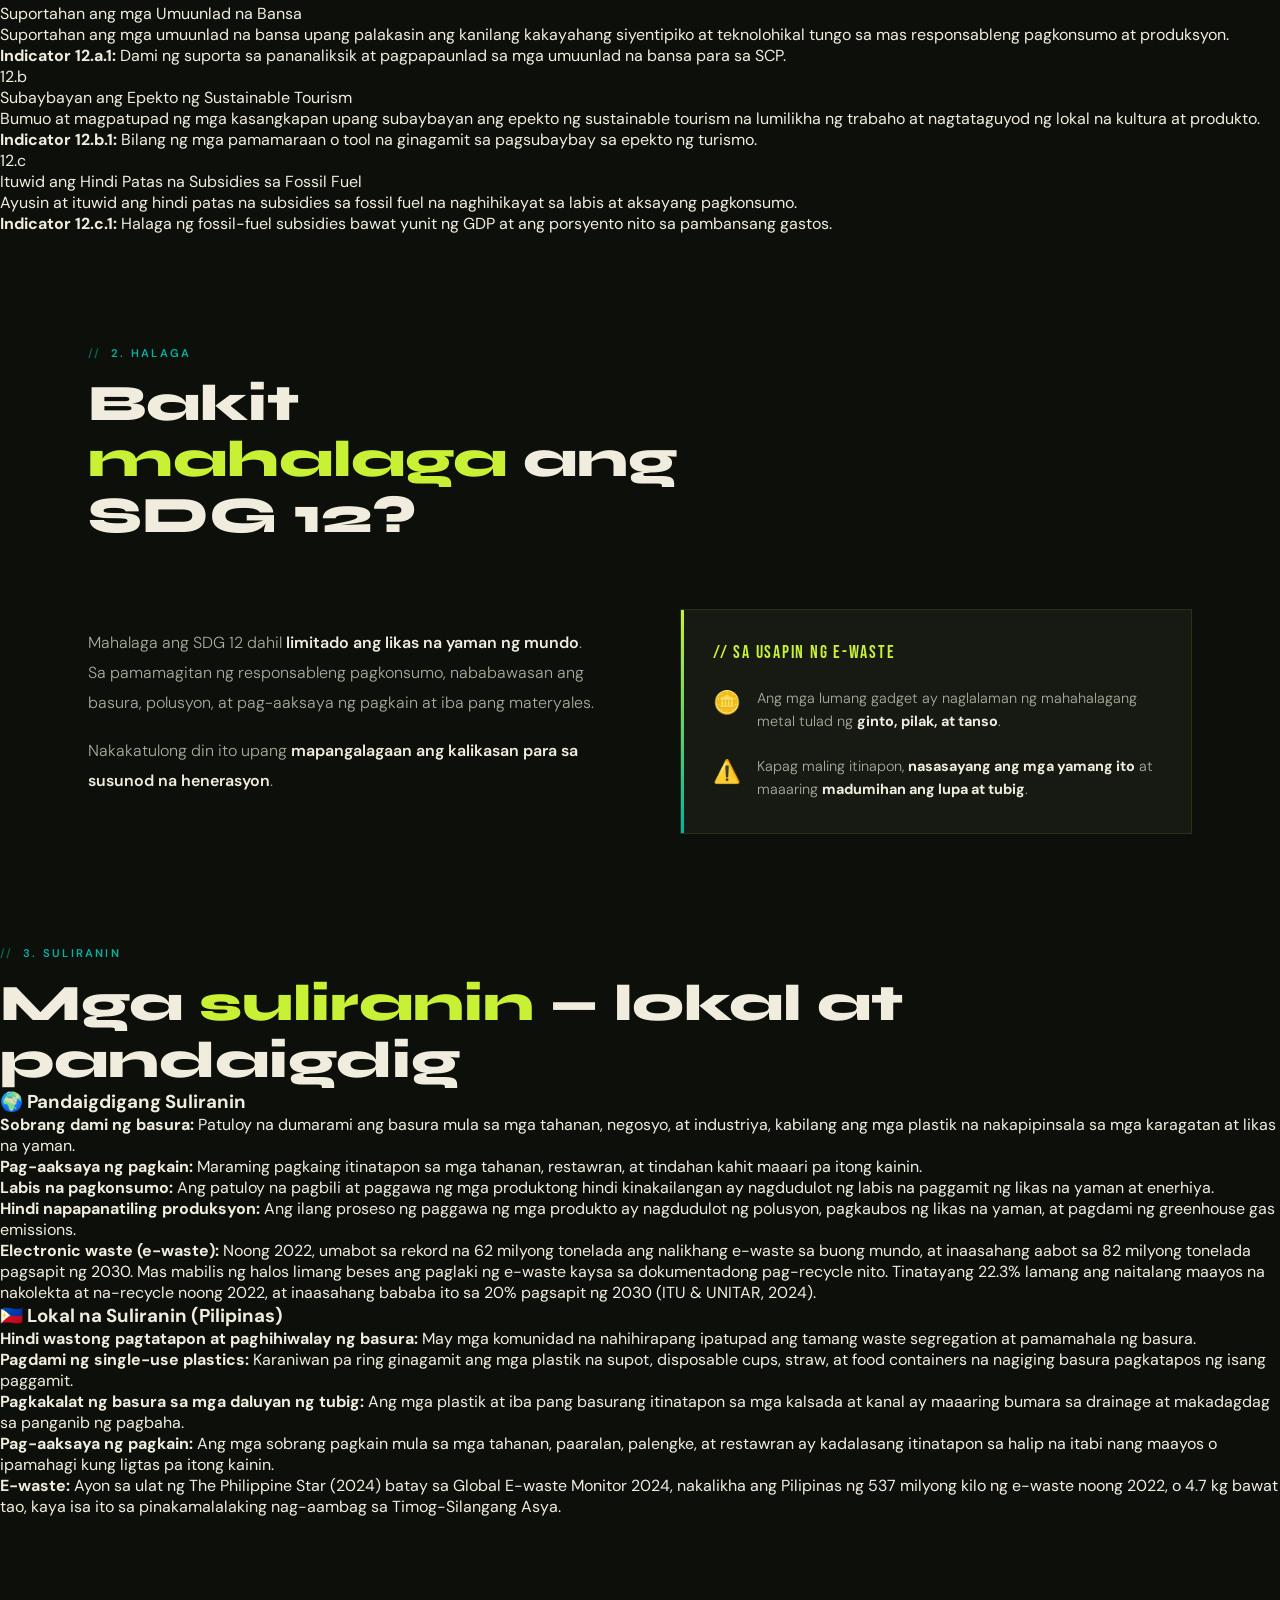
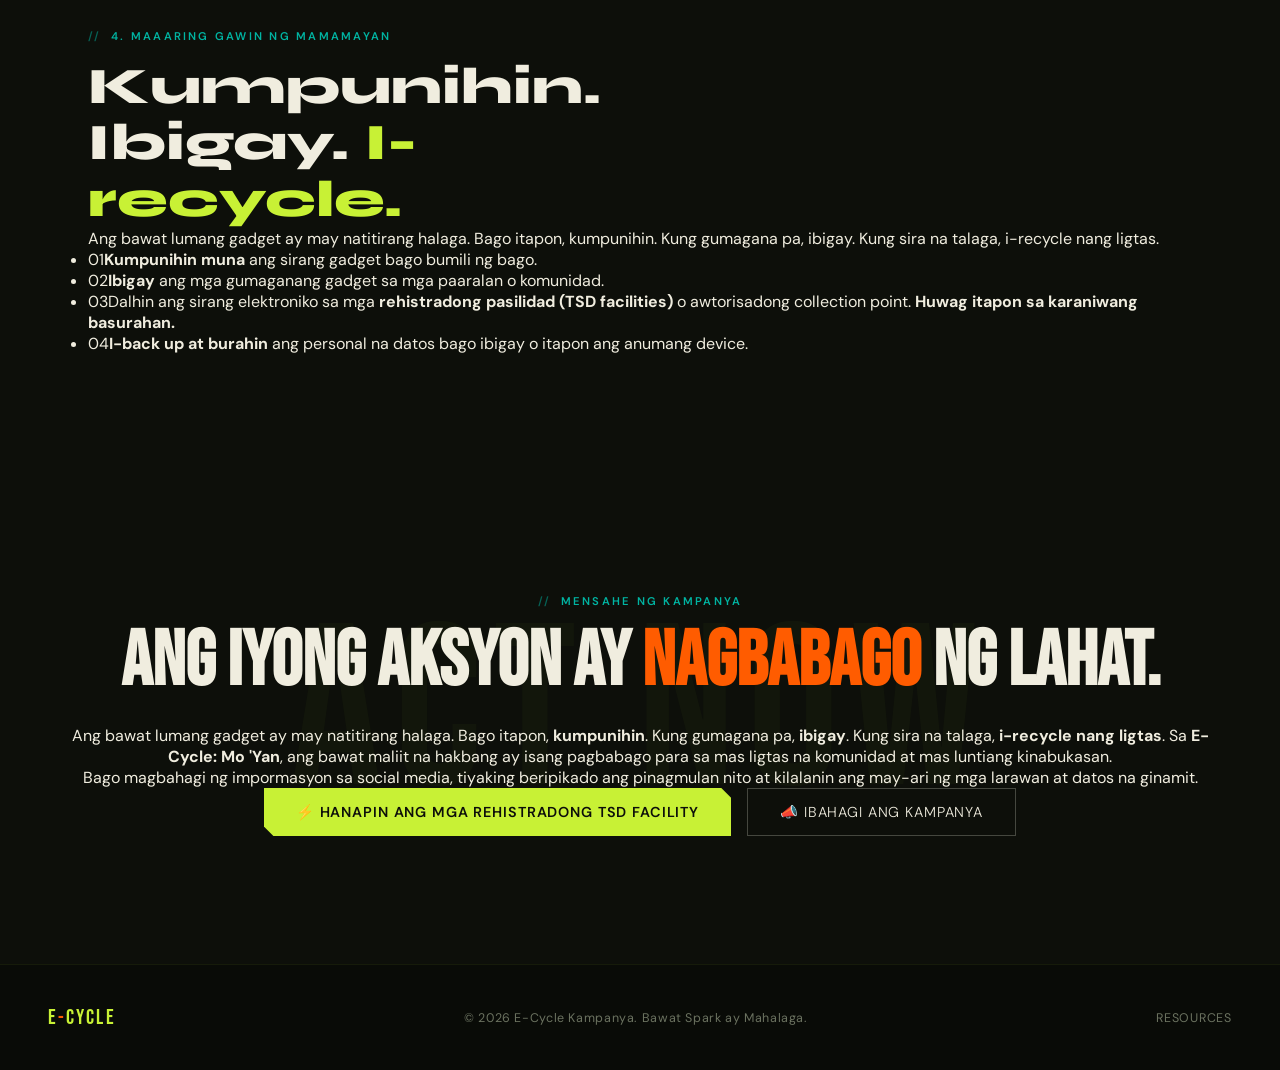
==== commit 9fd6cf3b: "Update index.html" ====
--- a/index.html
+++ b/index.html
@@ -38,7 +38,7 @@
       </h1>
       <p class="hero-sub">
         Ang electronic waste o e-waste ang isa sa pinakamabilis lumaking uri ng basura sa mundo.
-        Sama-sama nating ibalik ang "spark" — gawing <strong>muling kapaki-pakinabang na yaman, mas ligtas na komunidad, at mas luntiang kinabukasan</strong> ang mga itinapong gadget.
+        <strong>Muling kapaki-pakinabang na yaman, mas ligtas na komunidad, at mas luntiang kinabukasan</strong> ang mga itinapong gadget.
       </p>
       <div class="hero-actions">
         <a href="#join" class="btn-primary">⚡ Sumali sa Kampanya</a>
@@ -101,7 +101,7 @@
         </p>
         <p>
           Ang <strong>E-Cycle</strong> ay hamon sa bawat indibidwal, paaralan, negosyo, at lokal na pamahalaan: ituring ang e-waste hindi bilang basura, kundi bilang
-          <strong>mapagkukunan ng mga materyales na maaari pang mabawi</strong>. Ang bawat maliit na hakbang ay isang <strong>"spark"</strong> ng pagbabago.
+          <strong>mapagkukunan ng mga materyales na maaari pang mabawi</strong>. Ang bawat maliit na hakbang ay isang pagbabago.
         </p>
       </div>
       <div class="about-visual reveal">
